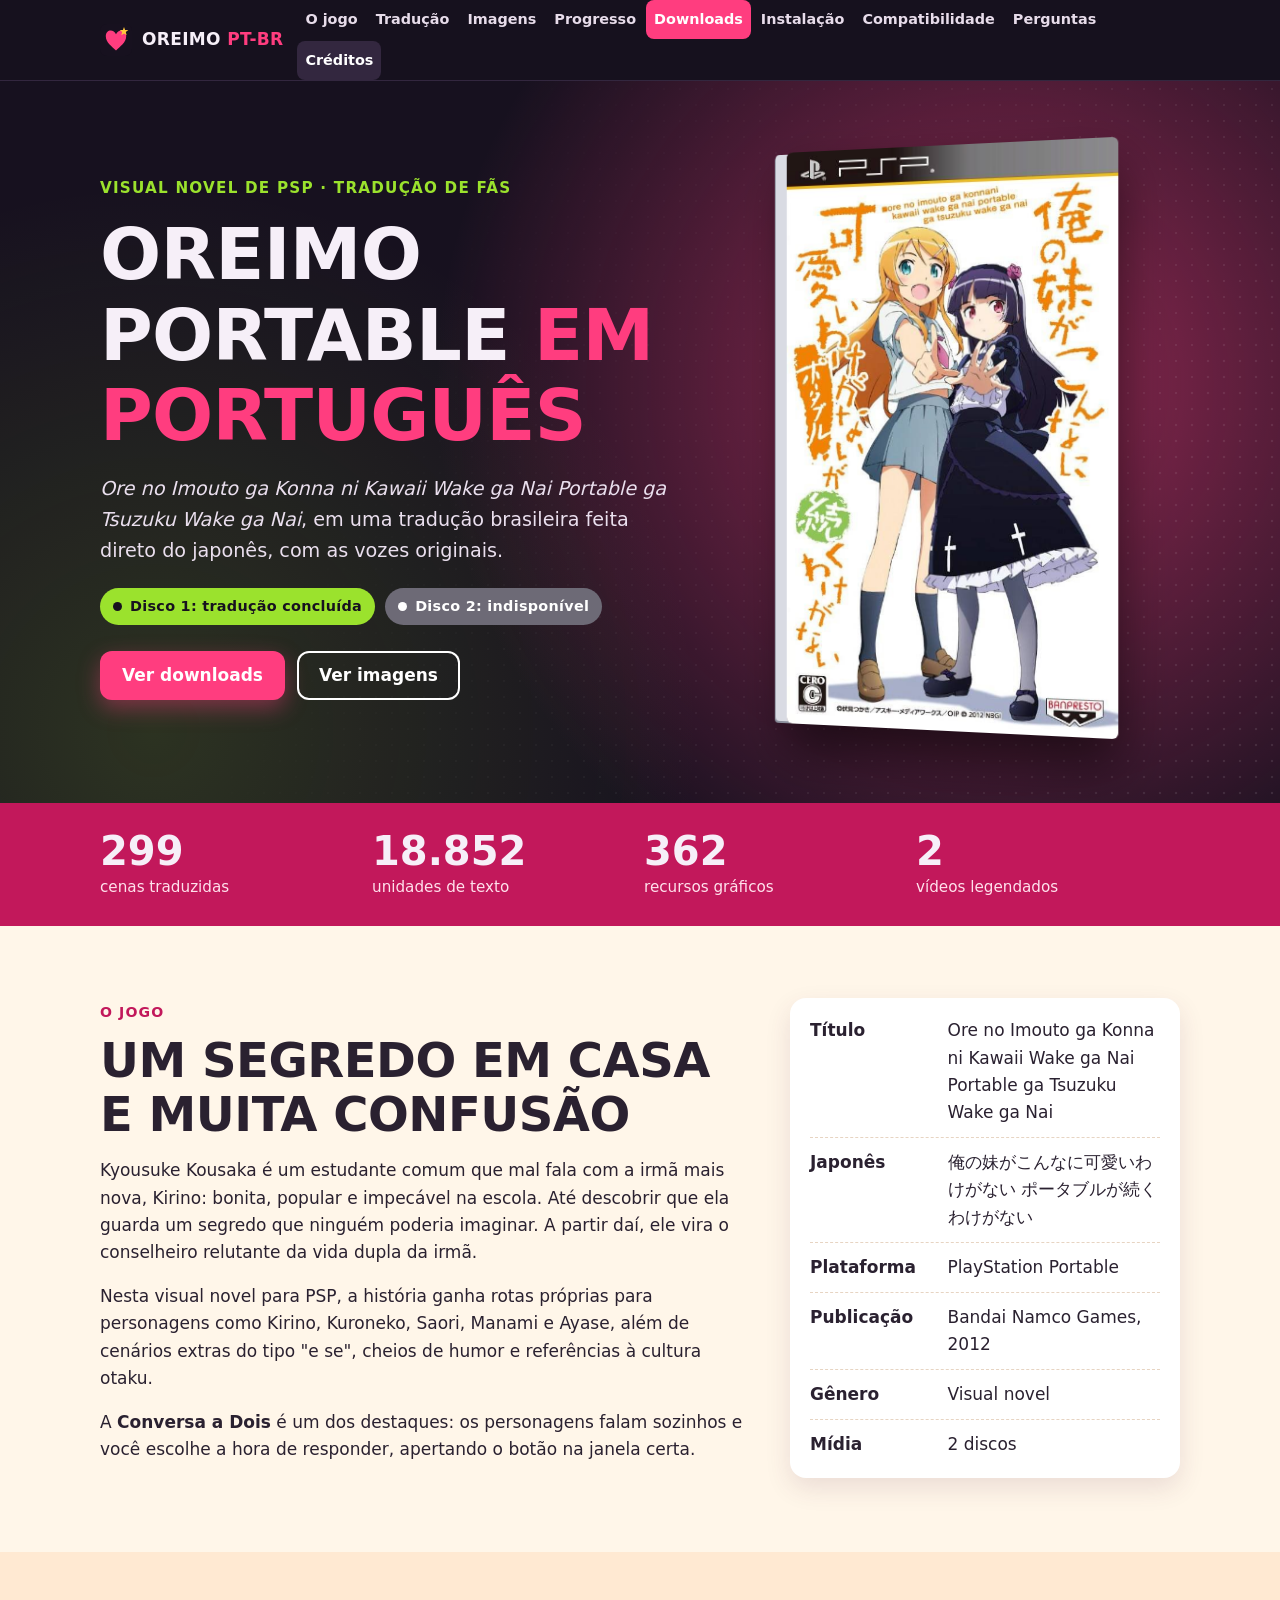
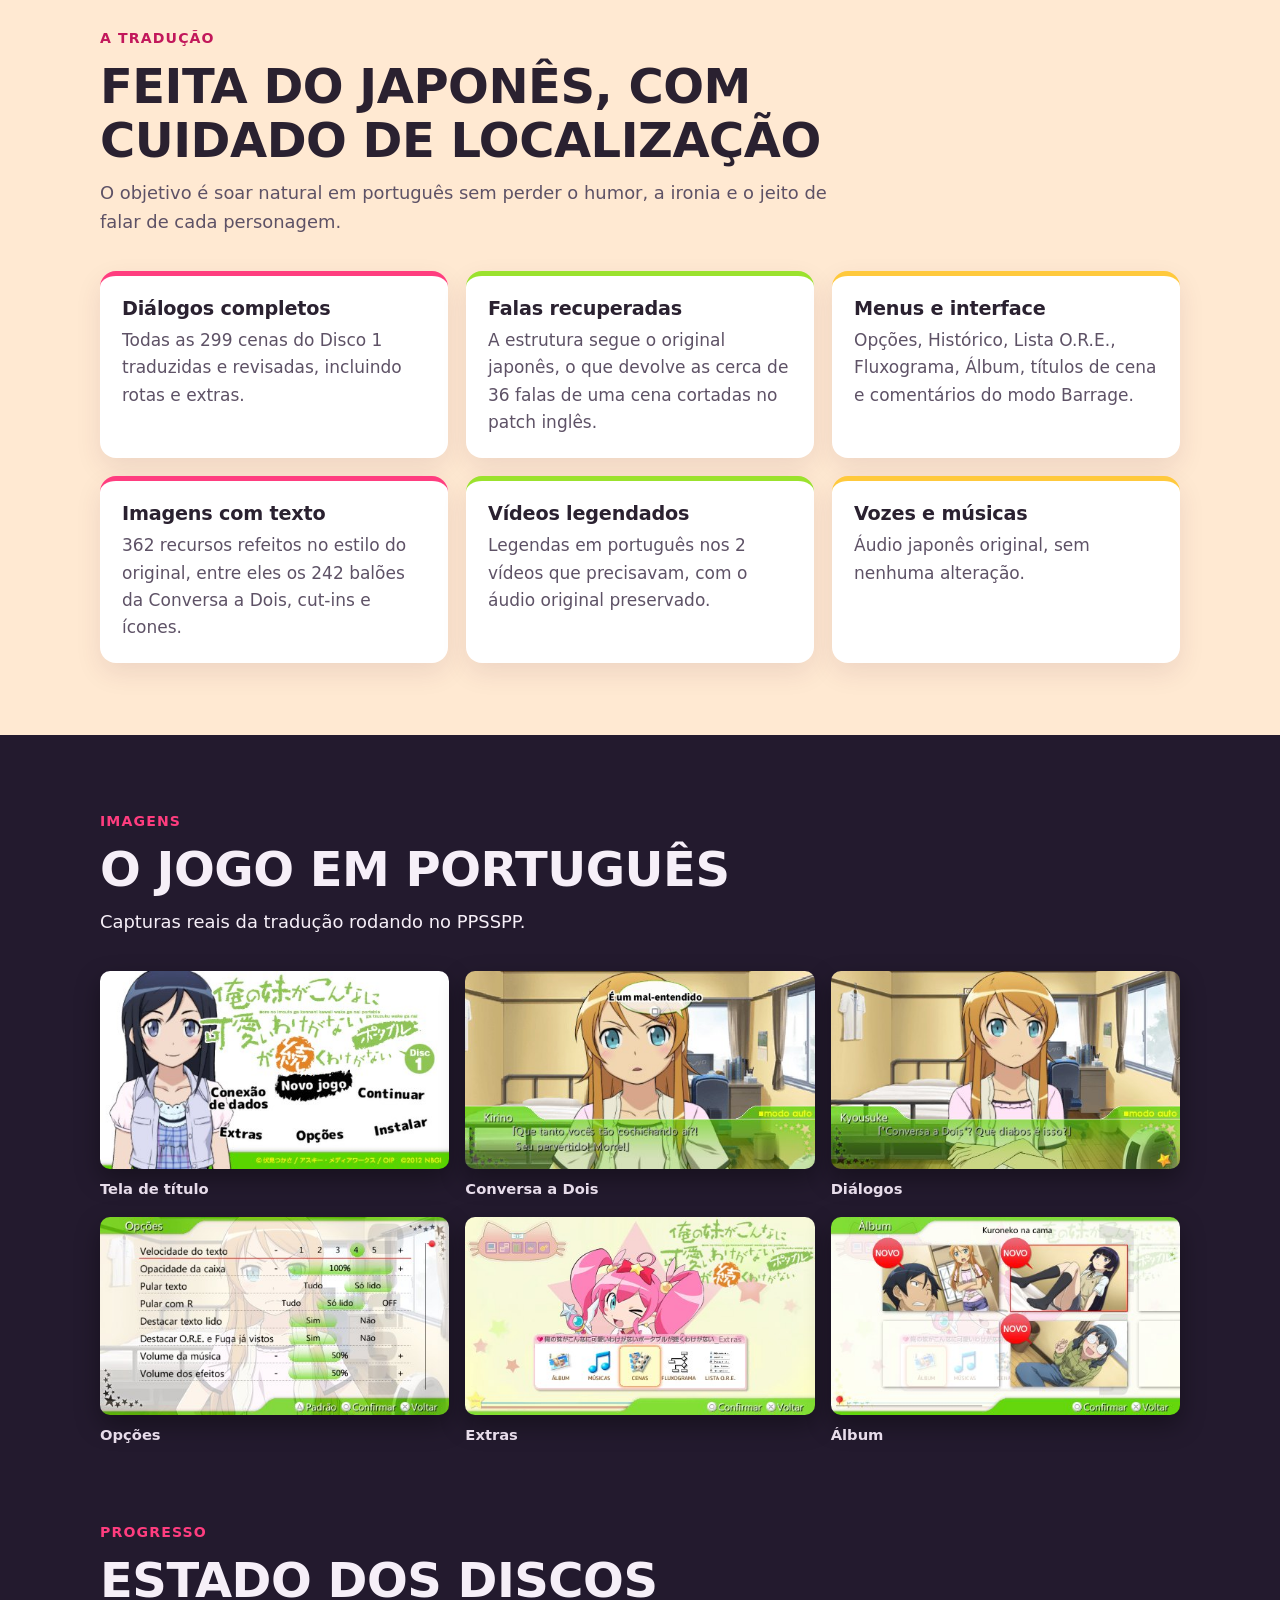
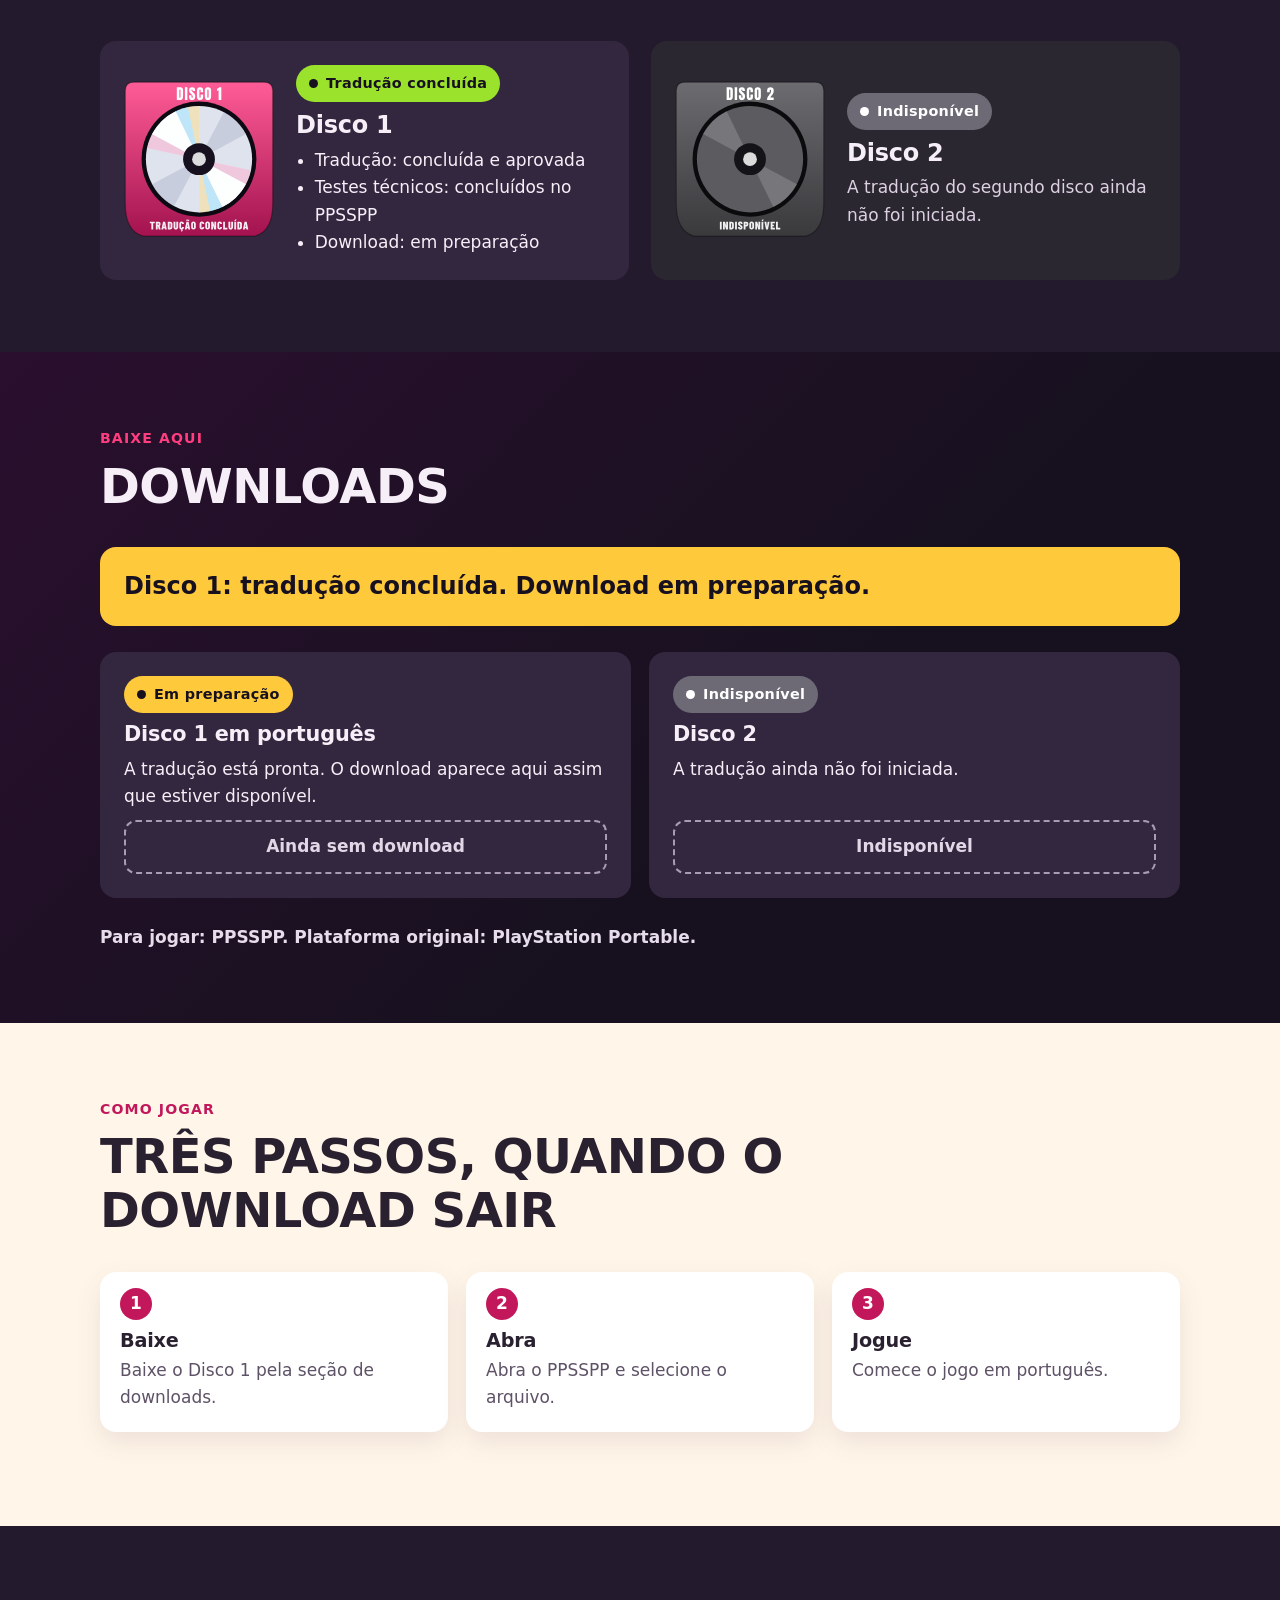
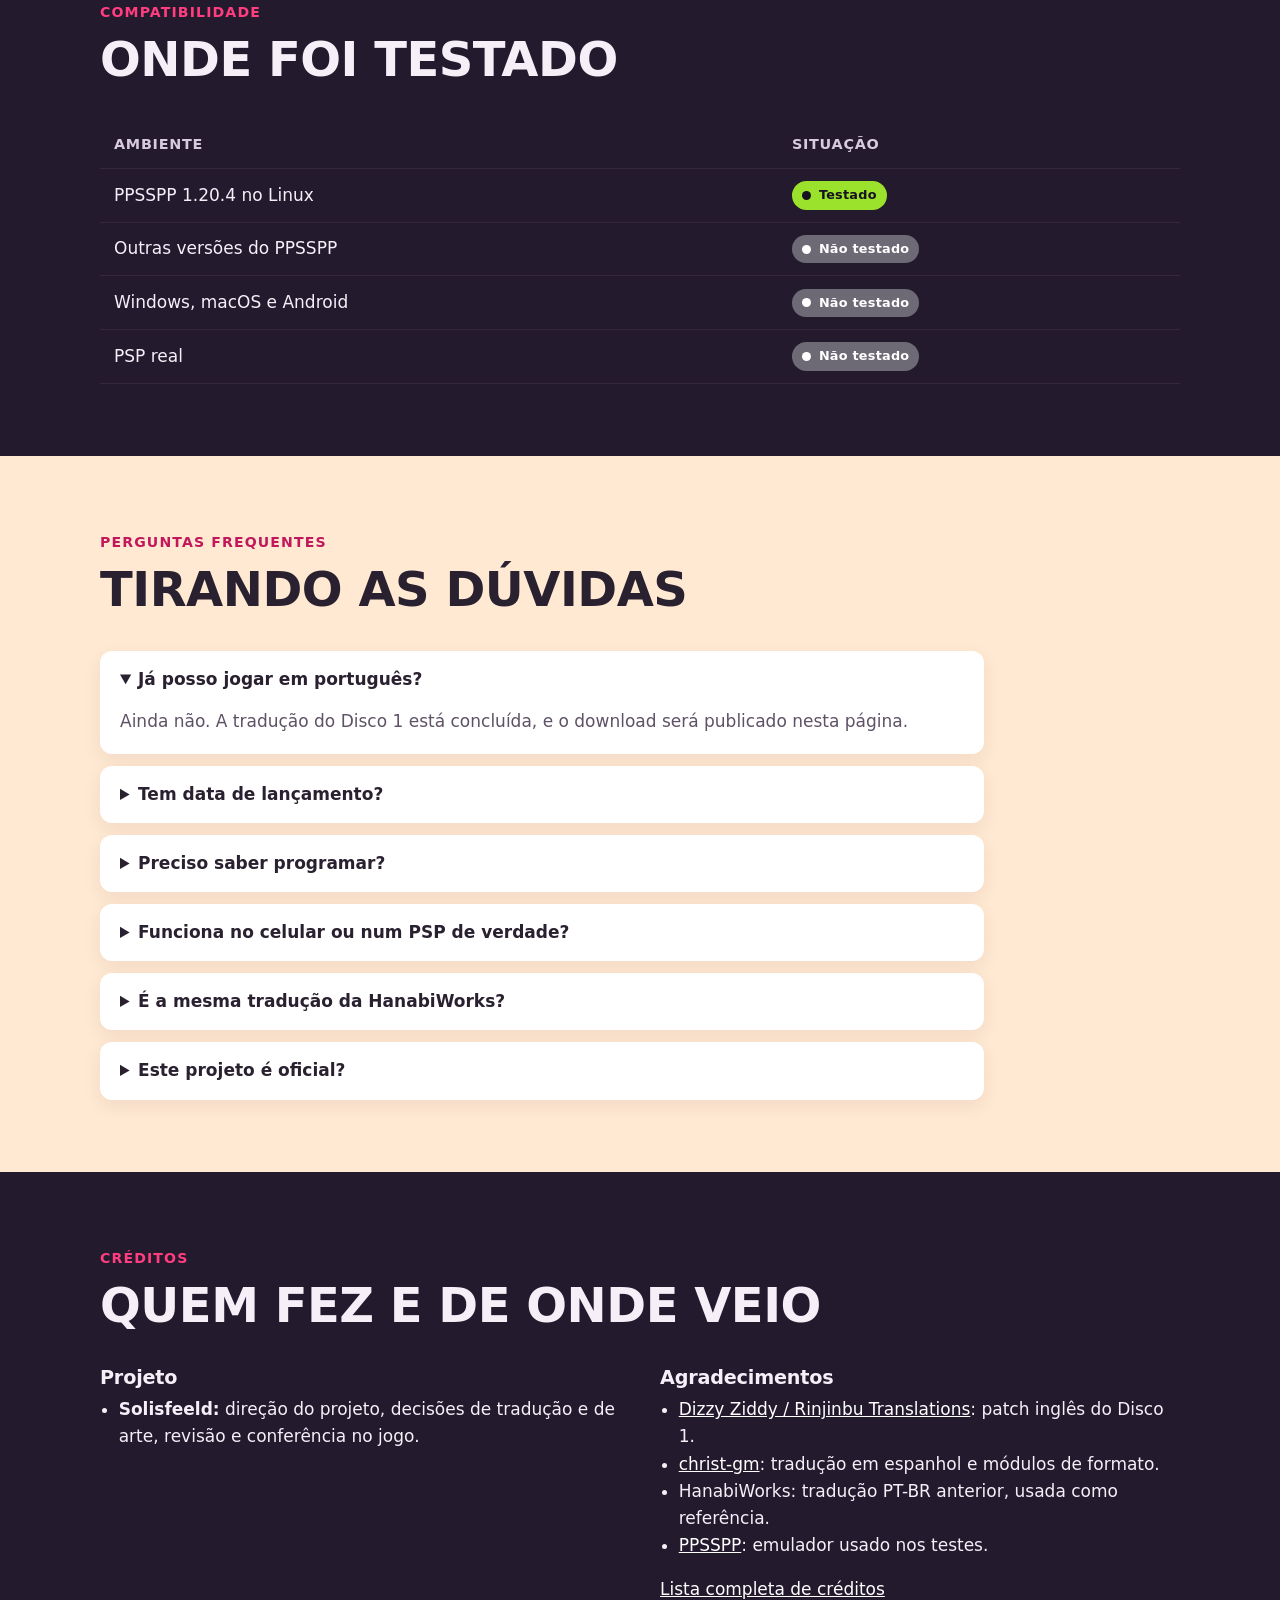
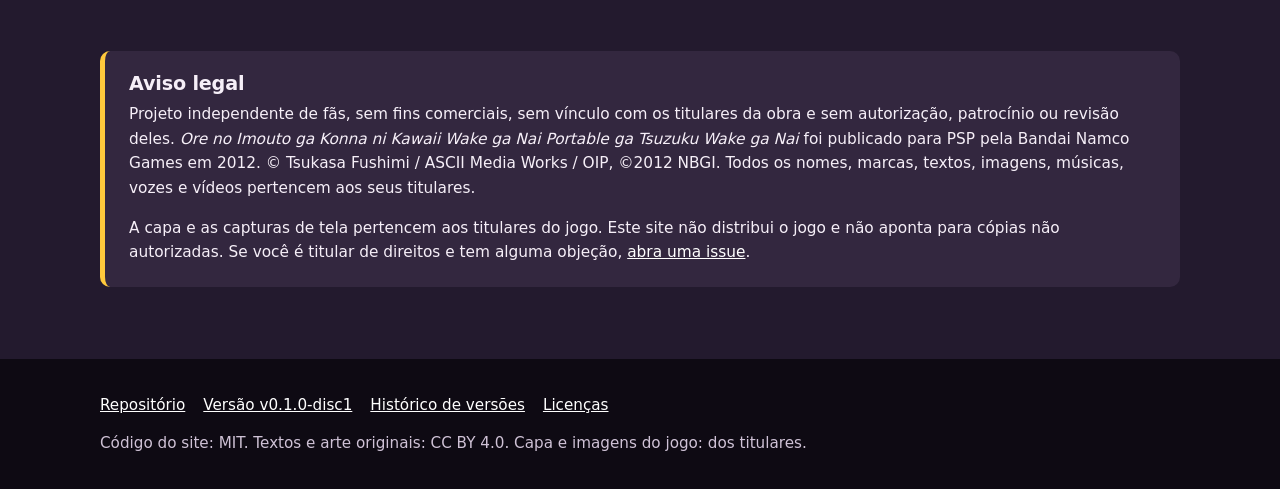
==== site/index.html @ 8573c283 "feat(site): usa a capa oficial e foca a página nos jogadores" ====
<!doctype html>
<html lang="pt-BR">
<head>
<meta charset="utf-8">
<meta name="viewport" content="width=device-width, initial-scale=1">
<title>Oreimo Portable PT-BR | Tradução brasileira para PSP</title>
<meta name="description" content="Tradução brasileira de fãs de Oreimo Portable, visual novel de PSP. Disco 1 traduzido do japonês, com vozes originais. Veja o estado dos discos e o que há para baixar.">
<link rel="canonical" href="https://solisfeeld.github.io/oreimo-portable-ptbr/">
<meta name="theme-color" content="#17111f">
<meta property="og:type" content="website">
<meta property="og:locale" content="pt_BR">
<meta property="og:site_name" content="Oreimo Portable PT-BR">
<meta property="og:title" content="Oreimo Portable PT-BR | Tradução brasileira para PSP">
<meta property="og:description" content="Disco 1 traduzido do japonês, com vozes originais. Download em preparação. Disco 2 indisponível.">
<meta property="og:url" content="https://solisfeeld.github.io/oreimo-portable-ptbr/">
<meta property="og:image" content="https://solisfeeld.github.io/oreimo-portable-ptbr/assets/compartilhar.png">
<meta property="og:image:width" content="1200">
<meta property="og:image:height" content="630">
<meta property="og:image:alt" content="Capa do jogo e o nome Oreimo Portable em português do Brasil">
<meta name="twitter:card" content="summary_large_image">
<link rel="icon" href="assets/favicon.svg" type="image/svg+xml">
<link rel="stylesheet" href="assets/site.css">
<script type="application/ld+json">
{
  "@context": "https://schema.org",
  "@type": "WebSite",
  "name": "Oreimo Portable PT-BR",
  "url": "https://solisfeeld.github.io/oreimo-portable-ptbr/",
  "inLanguage": "pt-BR",
  "description": "Tradução brasileira de fãs de Oreimo Portable, visual novel de PSP."
}
</script>
<script src="assets/site.js" defer></script>
</head>
<body>
<a class="pular" href="#principal">Pular para o conteúdo</a>

<header class="topo">
  <div class="conteudo topo-linha">
    <a class="marca" href="#inicio"><img src="assets/favicon.svg" alt="" width="32" height="32"><span>Oreimo <span>PT-BR</span></span></a>
    <button class="menu-botao" type="button" aria-expanded="false" aria-controls="menu">Menu</button>
    <nav id="menu" aria-label="Navegação principal">
      <ul>
        <li><a href="#jogo">O jogo</a></li>
        <li><a href="#traducao">Tradução</a></li>
        <li><a href="#imagens">Imagens</a></li>
        <li><a href="#progresso">Progresso</a></li>
        <li><a class="menu-destaque" href="#downloads">Downloads</a></li>
        <li><a href="#instalacao">Instalação</a></li>
        <li><a href="#compatibilidade">Compatibilidade</a></li>
        <li><a href="#perguntas">Perguntas</a></li>
        <li><a href="#creditos">Créditos</a></li>
      </ul>
    </nav>
  </div>
</header>

<main id="principal">

<section class="abertura" id="inicio">
  <div class="conteudo abertura-grade">
    <div>
      <p class="chapeu">Visual novel de PSP · Tradução de fãs</p>
      <h1>Oreimo Portable <em>em português</em></h1>
      <p class="abertura-texto"><em lang="ja-Latn">Ore no Imouto ga Konna ni Kawaii Wake ga Nai Portable ga Tsuzuku Wake ga Nai</em>, em uma tradução brasileira feita direto do japonês, com as vozes originais.</p>
      <div class="selos">
        <span class="selo selo-ok">Disco 1: tradução concluída</span>
        <span class="selo selo-off">Disco 2: indisponível</span>
      </div>
      <div class="acoes">
        <a class="botao botao-principal" href="#downloads">Ver downloads</a>
        <a class="botao botao-secundario" href="#imagens">Ver imagens</a>
      </div>
    </div>
    <figure class="capa-caixa">
      <img src="assets/capa-oficial.jpg" alt="Capa japonesa do jogo para PSP: Kirino e Kuroneko sobre fundo branco, com o título em letras laranja e o caractere 続 em verde" width="576" height="993">
    </figure>
  </div>
</section>

<section class="numeros" aria-label="Disco 1 em números">
  <div class="conteudo">
    <ul>
      <li><strong>299</strong><span>cenas traduzidas</span></li>
      <li><strong>18.852</strong><span>unidades de texto</span></li>
      <li><strong>362</strong><span>recursos gráficos</span></li>
      <li><strong>2</strong><span>vídeos legendados</span></li>
    </ul>
  </div>
</section>

<section class="secao secao-papel" id="jogo">
  <div class="conteudo duas">
    <div>
      <span class="rotulo">O jogo</span>
      <h2>Um segredo em casa e muita confusão</h2>
      <p style="margin-top:16px">Kyousuke Kousaka é um estudante comum que mal fala com a irmã mais nova, Kirino: bonita, popular e impecável na escola. Até descobrir que ela guarda um segredo que ninguém poderia imaginar. A partir daí, ele vira o conselheiro relutante da vida dupla da irmã.</p>
      <p>Nesta visual novel para PSP, a história ganha rotas próprias para personagens como Kirino, Kuroneko, Saori, Manami e Ayase, além de cenários extras do tipo "e se", cheios de humor e referências à cultura otaku.</p>
      <p>A <strong>Conversa a Dois</strong> é um dos destaques: os personagens falam sozinhos e você escolhe a hora de responder, apertando o botão na janela certa.</p>
    </div>
    <div class="ficha">
      <dl>
        <div><dt>Título</dt><dd>Ore no Imouto ga Konna ni Kawaii Wake ga Nai Portable ga Tsuzuku Wake ga Nai</dd></div>
        <div><dt>Japonês</dt><dd lang="ja">俺の妹がこんなに可愛いわけがない ポータブルが続くわけがない</dd></div>
        <div><dt>Plataforma</dt><dd>PlayStation Portable</dd></div>
        <div><dt>Publicação</dt><dd>Bandai Namco Games, 2012</dd></div>
        <div><dt>Gênero</dt><dd>Visual novel</dd></div>
        <div><dt>Mídia</dt><dd>2 discos</dd></div>
      </dl>
    </div>
  </div>
</section>

<section class="secao secao-papel-2" id="traducao">
  <div class="conteudo">
    <div class="cabeca">
      <span class="rotulo">A tradução</span>
      <h2>Feita do japonês, com cuidado de localização</h2>
      <p>O objetivo é soar natural em português sem perder o humor, a ironia e o jeito de falar de cada personagem.</p>
    </div>
    <div class="cartoes">
      <article class="cartao"><h3>Diálogos completos</h3><p>Todas as 299 cenas do Disco 1 traduzidas e revisadas, incluindo rotas e extras.</p></article>
      <article class="cartao"><h3>Falas recuperadas</h3><p>A estrutura segue o original japonês, o que devolve as cerca de 36 falas de uma cena cortadas no patch inglês.</p></article>
      <article class="cartao"><h3>Menus e interface</h3><p>Opções, Histórico, Lista O.R.E., Fluxograma, Álbum, títulos de cena e comentários do modo Barrage.</p></article>
      <article class="cartao"><h3>Imagens com texto</h3><p>362 recursos refeitos no estilo do original, entre eles os 242 balões da Conversa a Dois, cut-ins e ícones.</p></article>
      <article class="cartao"><h3>Vídeos legendados</h3><p>Legendas em português nos 2 vídeos que precisavam, com o áudio original preservado.</p></article>
      <article class="cartao"><h3>Vozes e músicas</h3><p>Áudio japonês original, sem nenhuma alteração.</p></article>
    </div>
  </div>
</section>

<section class="secao secao-escura" id="imagens">
  <div class="conteudo">
    <div class="cabeca">
      <span class="rotulo">Imagens</span>
      <h2>O jogo em português</h2>
      <p>Capturas reais da tradução rodando no PPSSPP.</p>
    </div>
    <div class="galeria">
      <figure><img src="assets/capturas/titulo.jpg" alt="Tela de título em português, com o menu traduzido" width="480" height="272"><figcaption>Tela de título</figcaption></figure>
      <figure><img src="assets/capturas/conversa-a-dois.jpg" alt="Conversa a Dois com Kirino e o balão de réplica É um mal-entendido" width="480" height="272"><figcaption>Conversa a Dois</figcaption></figure>
      <figure><img src="assets/capturas/dialogo.jpg" alt="Diálogo em português com Kirino no quarto" width="480" height="272"><figcaption>Diálogos</figcaption></figure>
      <figure><img src="assets/capturas/opcoes.jpg" alt="Tela de Opções traduzida" width="480" height="272"><figcaption>Opções</figcaption></figure>
      <figure><img src="assets/capturas/extras.jpg" alt="Menu de Extras em português" width="480" height="272"><figcaption>Extras</figcaption></figure>
      <figure><img src="assets/capturas/album.jpg" alt="Álbum com títulos em português" width="480" height="272"><figcaption>Álbum</figcaption></figure>
    </div>
  </div>
</section>

<section class="secao secao-escura" id="progresso" style="padding-top:0">
  <div class="conteudo">
    <div class="cabeca">
      <span class="rotulo">Progresso</span>
      <h2>Estado dos discos</h2>
    </div>
    <!-- Para atualizar um disco, veja docs/ATUALIZAR_SITE.md no repositório. -->
    <div class="discos">
      <article class="disco" data-disco="1" data-estado="traducao-concluida">
        <img src="assets/disco1.svg" alt="" width="244" height="258">
        <div>
          <span class="selo selo-ok">Tradução concluída</span>
          <h3>Disco 1</h3>
          <ul>
            <li>Tradução: concluída e aprovada</li>
            <li>Testes técnicos: concluídos no PPSSPP</li>
            <li>Download: em preparação</li>
          </ul>
        </div>
      </article>
      <article class="disco disco-off" data-disco="2" data-estado="indisponivel">
        <img src="assets/disco2.svg" alt="" width="244" height="258">
        <div>
          <span class="selo selo-off">Indisponível</span>
          <h3>Disco 2</h3>
          <p>A tradução do segundo disco ainda não foi iniciada.</p>
        </div>
      </article>
    </div>
  </div>
</section>

<section class="secao downloads" id="downloads">
  <div class="conteudo">
    <div class="cabeca">
      <span class="rotulo">Baixe aqui</span>
      <h2>Downloads</h2>
    </div>
    <p class="aviso-principal">Disco 1: tradução concluída. Download em preparação.</p>
    <div class="pacotes pacotes-dois">
      <article class="pacote">
        <span class="selo selo-prep" style="align-self:flex-start">Em preparação</span>
        <h3>Disco 1 em português</h3>
        <p>A tradução está pronta. O download aparece aqui assim que estiver disponível.</p>
        <p class="estado-botao">Ainda sem download</p>
      </article>
      <article class="pacote">
        <span class="selo selo-off" style="align-self:flex-start">Indisponível</span>
        <h3>Disco 2</h3>
        <p>A tradução ainda não foi iniciada.</p>
        <p class="estado-botao">Indisponível</p>
      </article>
</div>
    <p class="nota-simples">Para jogar: PPSSPP. Plataforma original: PlayStation Portable.</p>
  </div>
</section>

<section class="secao secao-papel" id="instalacao">
  <div class="conteudo">
    <div class="cabeca">
      <span class="rotulo">Como jogar</span>
      <h2>Três passos, quando o download sair</h2>
    </div>
    <ol class="passos">
      <li><h3>Baixe</h3><p>Baixe o Disco 1 pela seção de downloads.</p></li>
      <li><h3>Abra</h3><p>Abra o PPSSPP e selecione o arquivo.</p></li>
      <li><h3>Jogue</h3><p>Comece o jogo em português.</p></li>
    </ol>
  </div>
</section>

<section class="secao secao-escura" id="compatibilidade">
  <div class="conteudo">
    <div class="cabeca">
      <span class="rotulo">Compatibilidade</span>
      <h2>Onde foi testado</h2>
    </div>
    <div class="tabela-rolagem">
      <table>
        <thead><tr><th scope="col">Ambiente</th><th scope="col">Situação</th></tr></thead>
        <tbody>
          <tr><td>PPSSPP 1.20.4 no Linux</td><td><span class="selo selo-ok">Testado</span></td></tr>
          <tr><td>Outras versões do PPSSPP</td><td><span class="selo selo-off">Não testado</span></td></tr>
          <tr><td>Windows, macOS e Android</td><td><span class="selo selo-off">Não testado</span></td></tr>
          <tr><td>PSP real</td><td><span class="selo selo-off">Não testado</span></td></tr>
        </tbody>
      </table>
    </div>
  </div>
</section>

<section class="secao secao-papel-2" id="perguntas">
  <div class="conteudo">
    <div class="cabeca">
      <span class="rotulo">Perguntas frequentes</span>
      <h2>Tirando as dúvidas</h2>
    </div>
    <div class="perguntas">
      <details open><summary>Já posso jogar em português?</summary><p>Ainda não. A tradução do Disco 1 está concluída, e o download será publicado nesta página.</p></details>
      <details><summary>Tem data de lançamento?</summary><p>Não. Nem o download do Disco 1 nem o Disco 2 têm data prevista.</p></details>
      <details><summary>Preciso saber programar?</summary><p>Não. As ferramentas do repositório são só para quem desenvolve.</p></details>
      <details><summary>Funciona no celular ou num PSP de verdade?</summary><p>Não sabemos, porque isso ainda não foi testado. O único ambiente testado até agora é o PPSSPP 1.20.4 no Linux.</p></details>
      <details><summary>É a mesma tradução da HanabiWorks?</summary><p>Não. Esta é uma tradução nova, feita a partir do japonês. Outras traduções serviram só como referência de comparação.</p></details>
      <details><summary>Este projeto é oficial?</summary><p>Não. É um projeto independente de fãs, sem fins comerciais e sem vínculo com os titulares da obra.</p></details>
    </div>
  </div>
</section>

<section class="secao secao-escura creditos" id="creditos">
  <div class="conteudo">
    <div class="cabeca">
      <span class="rotulo">Créditos</span>
      <h2>Quem fez e de onde veio</h2>
    </div>
    <div class="duas duas-iguais">
      <div>
        <h3>Projeto</h3>
        <ul>
          <li><strong>Solisfeeld:</strong> direção do projeto, decisões de tradução e de arte, revisão e conferência no jogo.</li>
        </ul>
      </div>
      <div>
        <h3>Agradecimentos</h3>
        <ul>
          <li><a href="https://dizzyziddy.xyz/2015/02/14/oreimo-tsuzuku-psp-disc-1-full-english-patch-release/">Dizzy Ziddy / Rinjinbu Translations</a>: patch inglês do Disco 1.</li>
          <li><a href="https://github.com/christ-gm/oreimo-es">christ-gm</a>: tradução em espanhol e módulos de formato.</li>
          <li>HanabiWorks: tradução PT-BR anterior, usada como referência.</li>
          <li><a href="https://www.ppsspp.org/">PPSSPP</a>: emulador usado nos testes.</li>
        </ul>
        <p><a href="https://github.com/Solisfeeld/oreimo-portable-ptbr/blob/main/docs/CREDITOS_E_AVISOS.md">Lista completa de créditos</a></p>
      </div>
    </div>
    <div class="aviso-legal">
      <h3 style="margin-bottom:8px">Aviso legal</h3>
      <p>Projeto independente de fãs, sem fins comerciais, sem vínculo com os titulares da obra e sem autorização, patrocínio ou revisão deles. <em>Ore no Imouto ga Konna ni Kawaii Wake ga Nai Portable ga Tsuzuku Wake ga Nai</em> foi publicado para PSP pela Bandai Namco Games em 2012. © Tsukasa Fushimi / ASCII Media Works / OIP, ©2012 NBGI. Todos os nomes, marcas, textos, imagens, músicas, vozes e vídeos pertencem aos seus titulares.</p>
      <p>A capa e as capturas de tela pertencem aos titulares do jogo. Este site não distribui o jogo e não aponta para cópias não autorizadas. Se você é titular de direitos e tem alguma objeção, <a href="https://github.com/Solisfeeld/oreimo-portable-ptbr/issues">abra uma issue</a>.</p>
    </div>
  </div>
</section>

</main>

<footer class="rodape">
  <div class="conteudo rodape-linha">
    <ul>
      <li><a href="https://github.com/Solisfeeld/oreimo-portable-ptbr">Repositório</a></li>
      <li><a href="https://github.com/Solisfeeld/oreimo-portable-ptbr/releases/tag/v0.1.0-disc1">Versão v0.1.0-disc1</a></li>
      <li><a href="https://github.com/Solisfeeld/oreimo-portable-ptbr/blob/main/CHANGELOG.md">Histórico de versões</a></li>
      <li><a href="https://github.com/Solisfeeld/oreimo-portable-ptbr/blob/main/docs/LICENCAS.md">Licenças</a></li>
    </ul>
    <p>Código do site: MIT. Textos e arte originais: CC BY 4.0. Capa e imagens do jogo: dos titulares.</p>
  </div>
</footer>
</body>
</html>
---- site/assets/site.css ----
/* Oreimo Portable PT-BR: visual de lançamento de PSP. Sem fontes nem scripts externos. */
:root {
  --tinta: #17111f;
  --tinta-2: #231a2e;
  --tinta-3: #33273f;
  --papel: #fff6e9;
  --papel-2: #ffe9d2;
  --texto: #2a2130;
  --texto-suave: #5e5266;
  --rosa: #ff3d7f;
  --rosa-escuro: #c2185b;
  --lima: #9be22d;
  --lima-escuro: #3f7d0b;
  --ouro: #ffc93c;
  --cinza: #6d6a76;
  --raio: 16px;
  --largura: 1120px;
  --sombra: 0 18px 40px rgba(23, 17, 31, .28);
}

* { box-sizing: border-box; }
html { scroll-behavior: smooth; scroll-padding-top: 76px; -webkit-text-size-adjust: 100%; }
body {
  margin: 0;
  background: var(--tinta);
  color: #f6eff8;
  font-family: system-ui, -apple-system, "Segoe UI", Roboto, "Noto Sans", "Helvetica Neue", Arial, sans-serif;
  font-size: 1.0625rem;
  line-height: 1.6;
}
img, svg { display: block; max-width: 100%; height: auto; }
a { color: inherit; }
h1, h2, h3 { line-height: 1.12; margin: 0; letter-spacing: -.01em; }
h2 { font-size: clamp(1.9rem, 5vw, 3rem); font-weight: 900; text-transform: uppercase; }
h3 { font-size: 1.2rem; font-weight: 800; }
p { margin: 0 0 1em; }
:focus-visible { outline: 3px solid var(--ouro); outline-offset: 3px; border-radius: 4px; }

.pular { position: absolute; left: -999px; top: 8px; background: var(--ouro); color: var(--tinta); padding: 10px 16px; border-radius: 8px; font-weight: 800; z-index: 30; }
.pular:focus { left: 8px; }
.conteudo { width: min(var(--largura), 100%); margin: 0 auto; padding: 0 20px; }

/* Cabeçalho */
.topo { position: sticky; top: 0; z-index: 20; background: rgba(23, 17, 31, .94); border-bottom: 1px solid var(--tinta-3); }
.topo-linha { display: flex; align-items: center; justify-content: space-between; gap: 16px; min-height: 62px; }
.marca { display: flex; align-items: center; gap: 10px; font-weight: 900; text-decoration: none; text-transform: uppercase; letter-spacing: .02em; white-space: nowrap; }
.marca img { width: 32px; height: 32px; }
.marca span span { color: var(--rosa); }
.menu-botao { display: none; background: var(--tinta-3); color: #fff; border: 0; border-radius: 10px; padding: 10px 14px; font: inherit; font-weight: 800; cursor: pointer; }
#menu ul { display: flex; flex-wrap: wrap; gap: 2px; list-style: none; margin: 0; padding: 0; }
#menu a { display: block; padding: 8px 8px; border-radius: 8px; color: #e7dcea; font-size: .9rem; font-weight: 700; text-decoration: none; }
#menu a:hover, #menu a[aria-current] { color: #fff; background: var(--tinta-3); }
#menu a.menu-destaque { background: var(--rosa); color: #fff; }

/* Abertura */
.abertura {
  position: relative;
  overflow: hidden;
  background:
    radial-gradient(circle at 78% 42%, rgba(255, 61, 127, .55), transparent 52%),
    radial-gradient(circle at 12% 90%, rgba(155, 226, 45, .16), transparent 42%),
    var(--tinta);
}
.abertura::before {
  content: "";
  position: absolute;
  inset: 0;
  background-image: radial-gradient(rgba(255, 255, 255, .1) 1.4px, transparent 1.6px);
  background-size: 16px 16px;
  mask-image: linear-gradient(115deg, transparent 30%, #000 100%);
  -webkit-mask-image: linear-gradient(115deg, transparent 30%, #000 100%);
}
.abertura-grade { position: relative; display: grid; grid-template-columns: 1.1fr .9fr; gap: 48px; align-items: center; padding-top: 64px; padding-bottom: 72px; }
.chapeu { margin: 0 0 14px; color: var(--lima); font-weight: 800; letter-spacing: .08em; text-transform: uppercase; font-size: .95rem; }
.abertura h1 { font-size: clamp(2.5rem, 7vw, 4.5rem); font-weight: 900; text-transform: uppercase; }
.abertura h1 em { color: var(--rosa); font-style: normal; }
.abertura-texto { margin: 18px 0 22px; font-size: 1.2rem; color: #eadfee; max-width: 36em; }
.selos { display: flex; flex-wrap: wrap; gap: 10px; margin-bottom: 26px; }
.selo { display: inline-flex; align-items: center; gap: 8px; padding: 7px 13px; border-radius: 999px; font-size: .9rem; font-weight: 800; letter-spacing: .02em; }
.selo::before { content: ""; width: 9px; height: 9px; border-radius: 50%; background: currentColor; }
.selo-ok { background: var(--lima); color: var(--tinta); }
.selo-prep { background: var(--ouro); color: var(--tinta); }
.selo-off { background: var(--cinza); color: #fff; }
.acoes { display: flex; flex-wrap: wrap; gap: 12px; }
.botao { display: inline-flex; align-items: center; justify-content: center; min-height: 48px; padding: 11px 22px; border-radius: 12px; font-weight: 800; text-decoration: none; transition: transform .15s ease, box-shadow .15s ease; }
.botao:hover { transform: translateY(-2px); }
.botao-principal { background: var(--rosa); color: #fff; box-shadow: 0 8px 22px rgba(255, 61, 127, .4); }
.botao-secundario { background: transparent; color: #fff; box-shadow: inset 0 0 0 2px #fff; }
.botao-escuro { background: var(--tinta); color: #fff; }
.capa-caixa { position: relative; margin: 0; justify-self: center; width: min(340px, 100%); perspective: 1400px; }
.capa-caixa img { position: relative; width: 100%; border-radius: 6px; box-shadow: -14px 0 0 -2px #d9dbe3, -15px 2px 0 -2px #8b8f9c, 0 26px 50px rgba(0, 0, 0, .55); transform: rotateY(-13deg); transition: transform .4s ease; }
.capa-caixa:hover img { transform: rotateY(-4deg); }

/* Faixa de números */
.numeros { background: var(--rosa-escuro); }
.numeros ul { display: grid; grid-template-columns: repeat(4, 1fr); gap: 8px; list-style: none; margin: 0; padding: 26px 0; }
.numeros strong { display: block; font-size: clamp(1.7rem, 4.6vw, 2.5rem); font-weight: 900; line-height: 1.1; }
.numeros span { font-size: .95rem; color: #ffe1ec; }

/* Seções */
.secao { padding: 72px 0; }
.secao-papel { background: var(--papel); color: var(--texto); }
.secao-papel-2 { background: var(--papel-2); color: var(--texto); }
.secao-escura { background: var(--tinta-2); }
.cabeca { max-width: 44em; margin-bottom: 34px; }
.cabeca p { margin: 12px 0 0; font-size: 1.12rem; }
.secao-papel .cabeca p, .secao-papel-2 .cabeca p { color: var(--texto-suave); }
.rotulo { display: inline-block; margin-bottom: 10px; color: var(--rosa); font-weight: 800; letter-spacing: .08em; text-transform: uppercase; font-size: .88rem; }
.secao-papel .rotulo, .secao-papel-2 .rotulo { color: var(--rosa-escuro); }
.duas { display: grid; grid-template-columns: 1.25fr .75fr; gap: 40px; align-items: start; }
.duas-iguais { grid-template-columns: 1fr 1fr; }
.ficha { background: #fff; border-radius: var(--raio); padding: 8px 20px; box-shadow: 0 10px 26px rgba(90, 40, 70, .12); }
.ficha dl { margin: 0; }
.ficha div { display: grid; grid-template-columns: 7.5em 1fr; gap: 10px; padding: 11px 0; border-bottom: 1px dashed #e7d4c2; }
.ficha div:last-child { border-bottom: 0; }
.ficha dt { font-weight: 800; }
.ficha dd { margin: 0; overflow-wrap: anywhere; }
.cartoes { display: grid; grid-template-columns: repeat(3, 1fr); gap: 18px; }
.cartao { background: #fff; color: var(--texto); border-radius: var(--raio); padding: 22px; border-top: 5px solid var(--rosa); box-shadow: 0 10px 26px rgba(90, 40, 70, .1); }
.cartao:nth-child(3n+2) { border-top-color: var(--lima); }
.cartao:nth-child(3n) { border-top-color: var(--ouro); }
.cartao h3 { margin-bottom: 8px; }
.cartao p { margin: 0; color: var(--texto-suave); }
.demonstracao { display: grid; grid-template-columns: 1.1fr .9fr; gap: 36px; align-items: center; }
.demonstracao img { border-radius: var(--raio); box-shadow: var(--sombra); }
.etiqueta { display: inline-block; background: var(--ouro); color: var(--tinta); padding: 4px 10px; border-radius: 6px; font-size: .85rem; font-weight: 800; margin-bottom: 12px; }
.lista-marcada { padding-left: 1.2em; margin: 0 0 1em; }
.lista-marcada li { margin-bottom: .4em; }

.galeria { display: grid; grid-template-columns: repeat(3, 1fr); gap: 16px; }
.galeria figure { margin: 0; }
.galeria img { width: 100%; border-radius: 10px; box-shadow: 0 10px 24px rgba(0, 0, 0, .35); }
.galeria figcaption { margin-top: 8px; font-size: .92rem; font-weight: 700; color: #e7dcea; }

/* Discos */
.discos { display: grid; grid-template-columns: 1fr 1fr; gap: 22px; }
.disco { display: grid; grid-template-columns: 150px 1fr; gap: 22px; align-items: center; background: var(--tinta-3); border-radius: var(--raio); padding: 24px; }
.disco-off { background: #2a2730; }
.disco-off img { filter: saturate(.3); }
.disco h3 { font-size: 1.5rem; margin: 10px 0 8px; font-weight: 900; }
.disco ul { margin: 0; padding-left: 1.1em; }
.disco p { margin: 0; color: #ddd0e2; }

/* Downloads */
.downloads { background: linear-gradient(135deg, #2a0f2e, var(--tinta) 60%); }
.aviso-principal { display: flex; flex-wrap: wrap; align-items: center; gap: 12px 18px; background: var(--ouro); color: var(--tinta); border-radius: var(--raio); padding: 20px 24px; margin-bottom: 26px; font-size: clamp(1.15rem, 3.4vw, 1.5rem); font-weight: 900; }
.pacotes { display: grid; grid-template-columns: repeat(3, 1fr); gap: 18px; margin-bottom: 26px; }
.pacote { display: flex; flex-direction: column; gap: 10px; background: var(--tinta-3); border-radius: var(--raio); padding: 24px; }
.pacotes-dois { grid-template-columns: repeat(2, 1fr); }
.nota-simples { margin: 0; color: #e7dcea; font-weight: 700; }
.pacote-ativo { background: #fff; color: var(--texto); box-shadow: 0 0 0 4px var(--lima); }
.pacote-ativo p { color: var(--texto-suave); }
.pacote h3 { font-size: 1.3rem; }
.pacote p { margin: 0; }
.pacote .botao, .pacote .estado-botao { margin-top: auto; }
.estado-botao { display: flex; align-items: center; justify-content: center; min-height: 48px; padding: 11px 16px; border-radius: 12px; border: 2px dashed #a99bb3; color: #e2d7e7; font-weight: 800; text-align: center; }
.pacote-ativo .botao { width: 100%; }
.precisa { display: grid; grid-template-columns: 1fr 1fr; gap: 18px; }
.precisa > div { background: rgba(255, 255, 255, .06); border-radius: var(--raio); padding: 20px 24px; }
.precisa h3 { margin-bottom: 8px; }
.precisa ul { margin: 0; padding-left: 1.1em; }

/* Passos */
.passos { counter-reset: passo; list-style: none; margin: 0 0 22px; padding: 0; display: grid; grid-template-columns: repeat(3, 1fr); gap: 18px; }
.passos li { counter-increment: passo; position: relative; background: #fff; border-radius: var(--raio); padding: 58px 20px 20px; box-shadow: 0 10px 26px rgba(90, 40, 70, .1); }
.passos li::before { content: counter(passo); position: absolute; top: 16px; left: 20px; display: grid; place-items: center; width: 32px; height: 32px; border-radius: 50%; background: var(--rosa-escuro); color: #fff; font-weight: 900; }
.passos h3 { margin-bottom: 6px; }
.passos p { margin: 0; color: var(--texto-suave); }

/* Tabela */
.tabela-rolagem { overflow-x: auto; }
table { width: 100%; border-collapse: collapse; }
th, td { padding: 12px 14px; text-align: left; border-bottom: 1px solid var(--tinta-3); }
th { font-size: .9rem; text-transform: uppercase; letter-spacing: .05em; color: #d8cbdf; }
td .selo { font-size: .8rem; padding: 4px 10px; white-space: nowrap; }

/* Perguntas */
.perguntas { display: grid; gap: 12px; max-width: 52em; }
details { background: #fff; border-radius: 12px; box-shadow: 0 6px 18px rgba(90, 40, 70, .08); }
summary { cursor: pointer; padding: 15px 20px; font-weight: 800; }
details p { margin: 0; padding: 0 20px 18px; color: var(--texto-suave); }

/* Créditos */
.creditos ul { padding-left: 1.1em; margin: 0 0 1em; }
.creditos h3 { margin: 0 0 8px; }
.creditos a { color: #fff; overflow-wrap: anywhere; }
.aviso-legal { margin-top: 30px; padding: 22px 24px; background: var(--tinta-3); border-left: 5px solid var(--ouro); border-radius: 10px; font-size: .96rem; }
.aviso-legal p:last-child { margin-bottom: 0; }

/* Rodapé */
.rodape { background: #0e0a13; padding: 34px 0; font-size: .95rem; color: #cfc2d6; }
.rodape-linha { display: flex; flex-wrap: wrap; gap: 14px 26px; justify-content: space-between; align-items: center; }
.rodape ul { display: flex; flex-wrap: wrap; gap: 8px 18px; list-style: none; margin: 0; padding: 0; }
.rodape a { color: #fff; }
.rodape p { margin: 0; }

/* Página de erro */
.pagina-erro { display: grid; place-items: center; min-height: 100vh; padding: 20px; text-align: center; }
.pagina-erro h1 { font-size: clamp(2rem, 7vw, 3.2rem); margin: 14px 0 10px; }
.pagina-erro p { margin-bottom: 20px; }

/* Menos movimento, quando o usuário pede */
@media (prefers-reduced-motion: reduce) {
  html { scroll-behavior: auto; }
  .botao, .capa-caixa img { transition: none; }
}

@media (max-width: 980px) {
  .menu-botao { display: block; }
  #menu { display: none; position: absolute; left: 0; right: 0; top: 100%; background: var(--tinta); border-bottom: 1px solid var(--tinta-3); padding: 8px 20px 16px; }
  #menu.aberto { display: block; }
  #menu ul { flex-direction: column; }
  #menu a { padding: 11px 12px; font-size: 1.02rem; }
  .abertura-grade, .duas, .duas-iguais, .demonstracao, .discos { grid-template-columns: 1fr; }
  .abertura-grade { padding-top: 44px; padding-bottom: 52px; gap: 36px; }
  .capa-caixa { width: min(260px, 70%); }
  .capa-caixa img { transform: none; box-shadow: 0 18px 36px rgba(0, 0, 0, .5); }
  .cartoes, .pacotes, .passos, .galeria { grid-template-columns: 1fr 1fr; }
  .numeros ul { grid-template-columns: 1fr 1fr; }
}

@media (max-width: 640px) {
  .secao { padding: 52px 0; }
  .cartoes, .pacotes, .pacotes-dois, .passos, .precisa, .galeria { grid-template-columns: 1fr; }
  .disco { grid-template-columns: 96px 1fr; gap: 16px; padding: 18px; }
  .acoes .botao { flex: 1 1 100%; }
  .ficha div { grid-template-columns: 1fr; gap: 0; }
  th, td { padding: 10px 8px; }
}
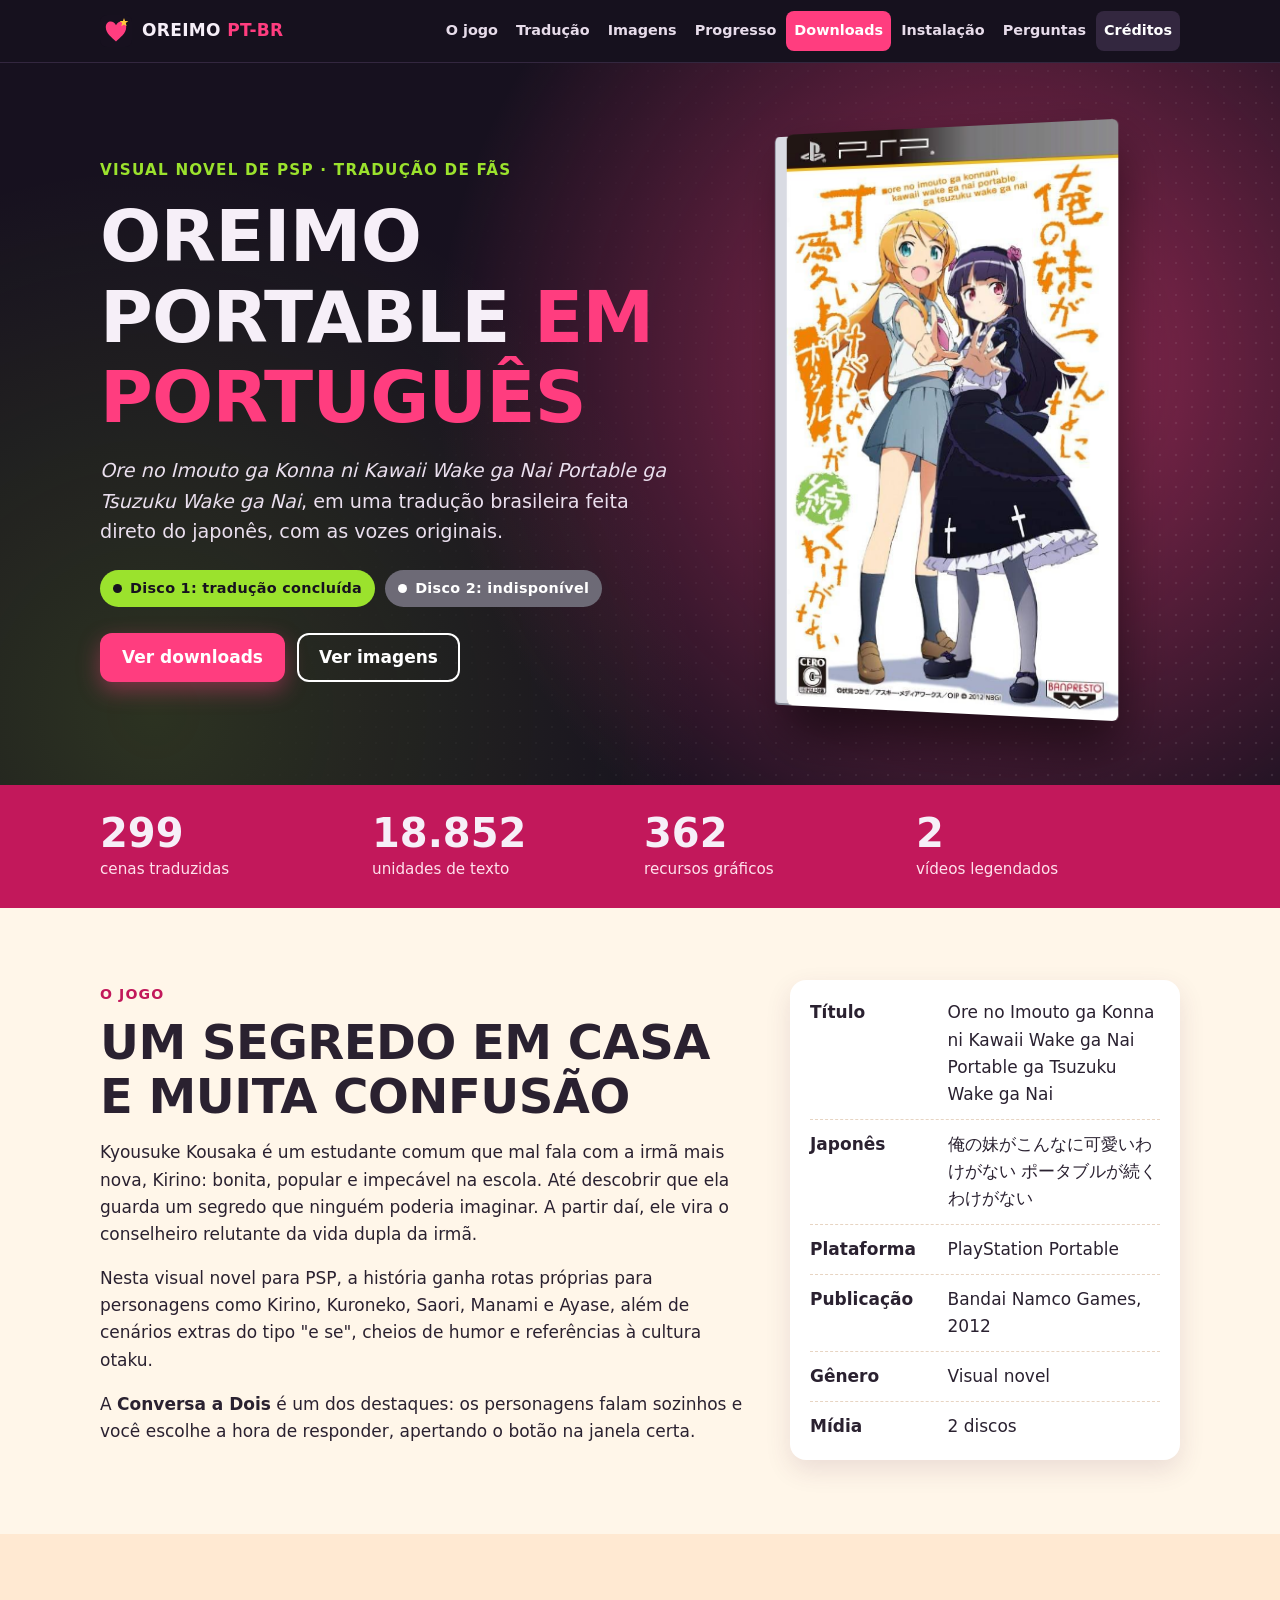
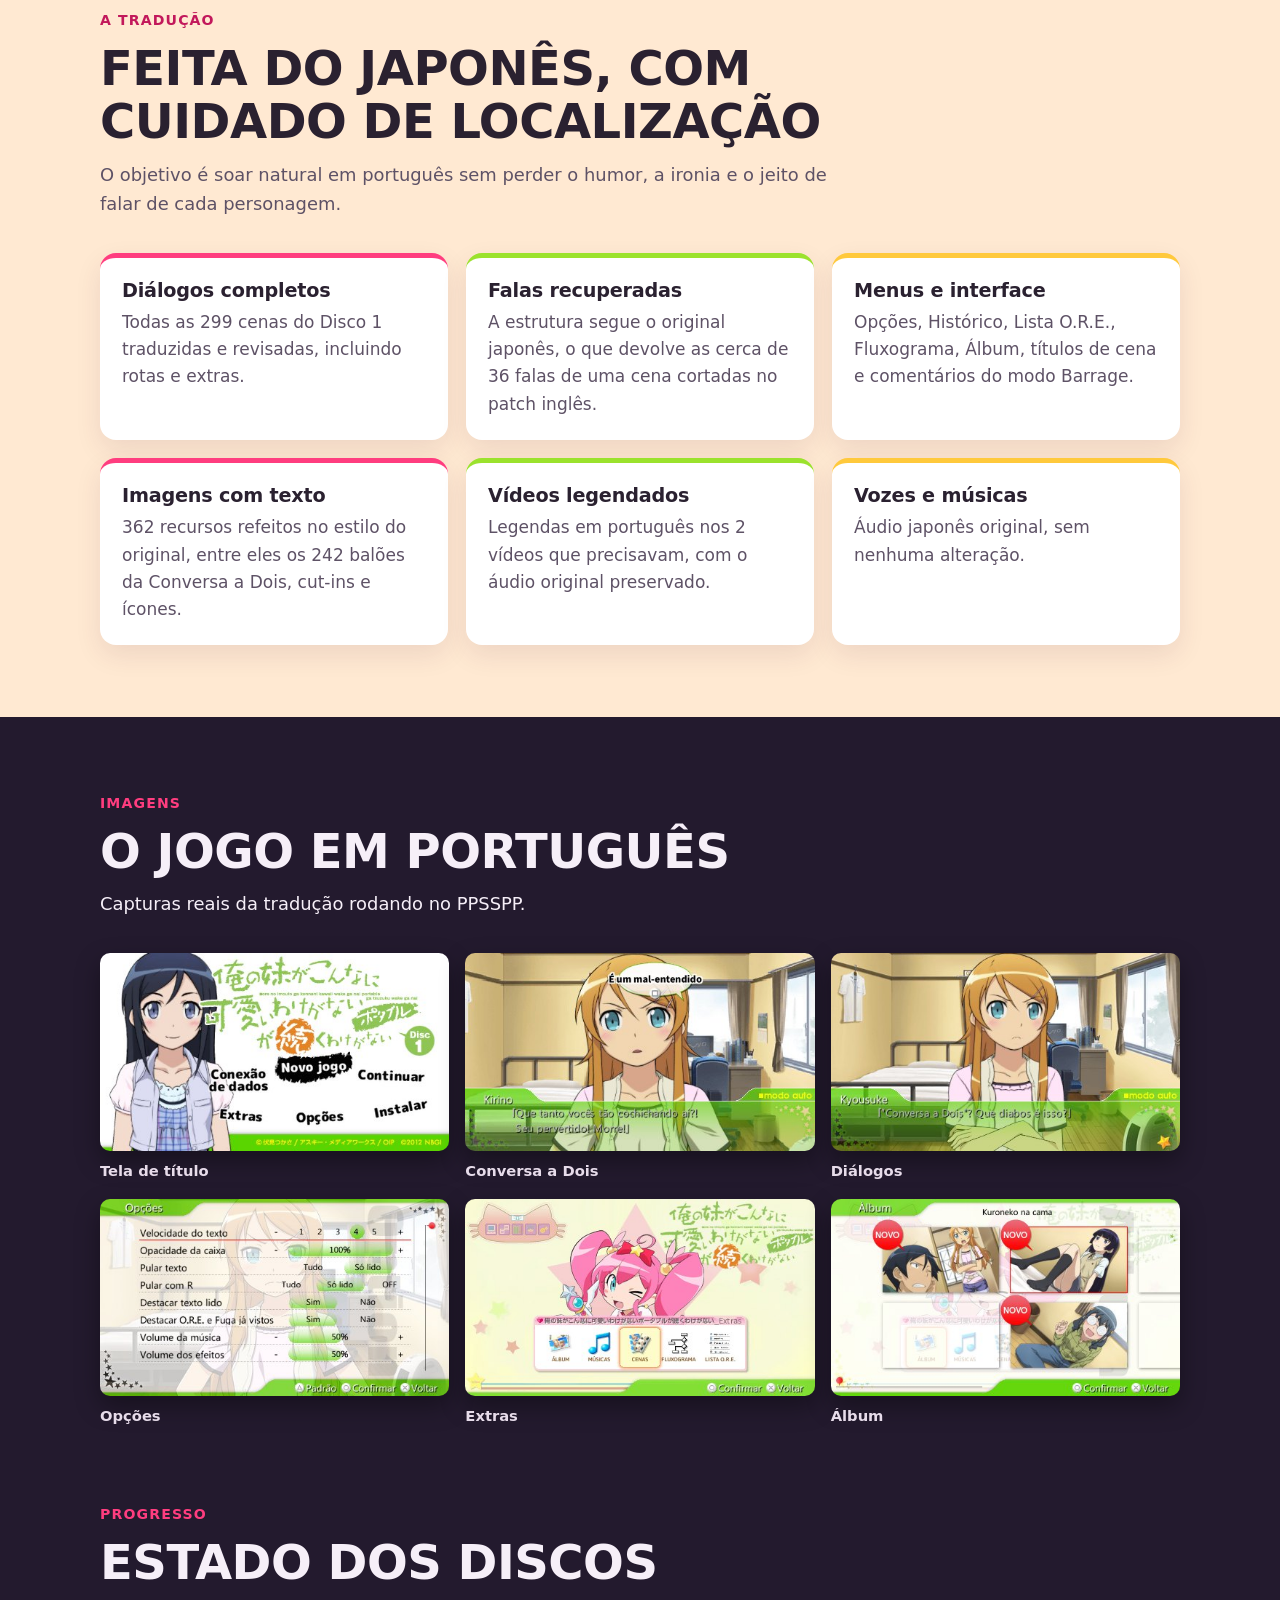
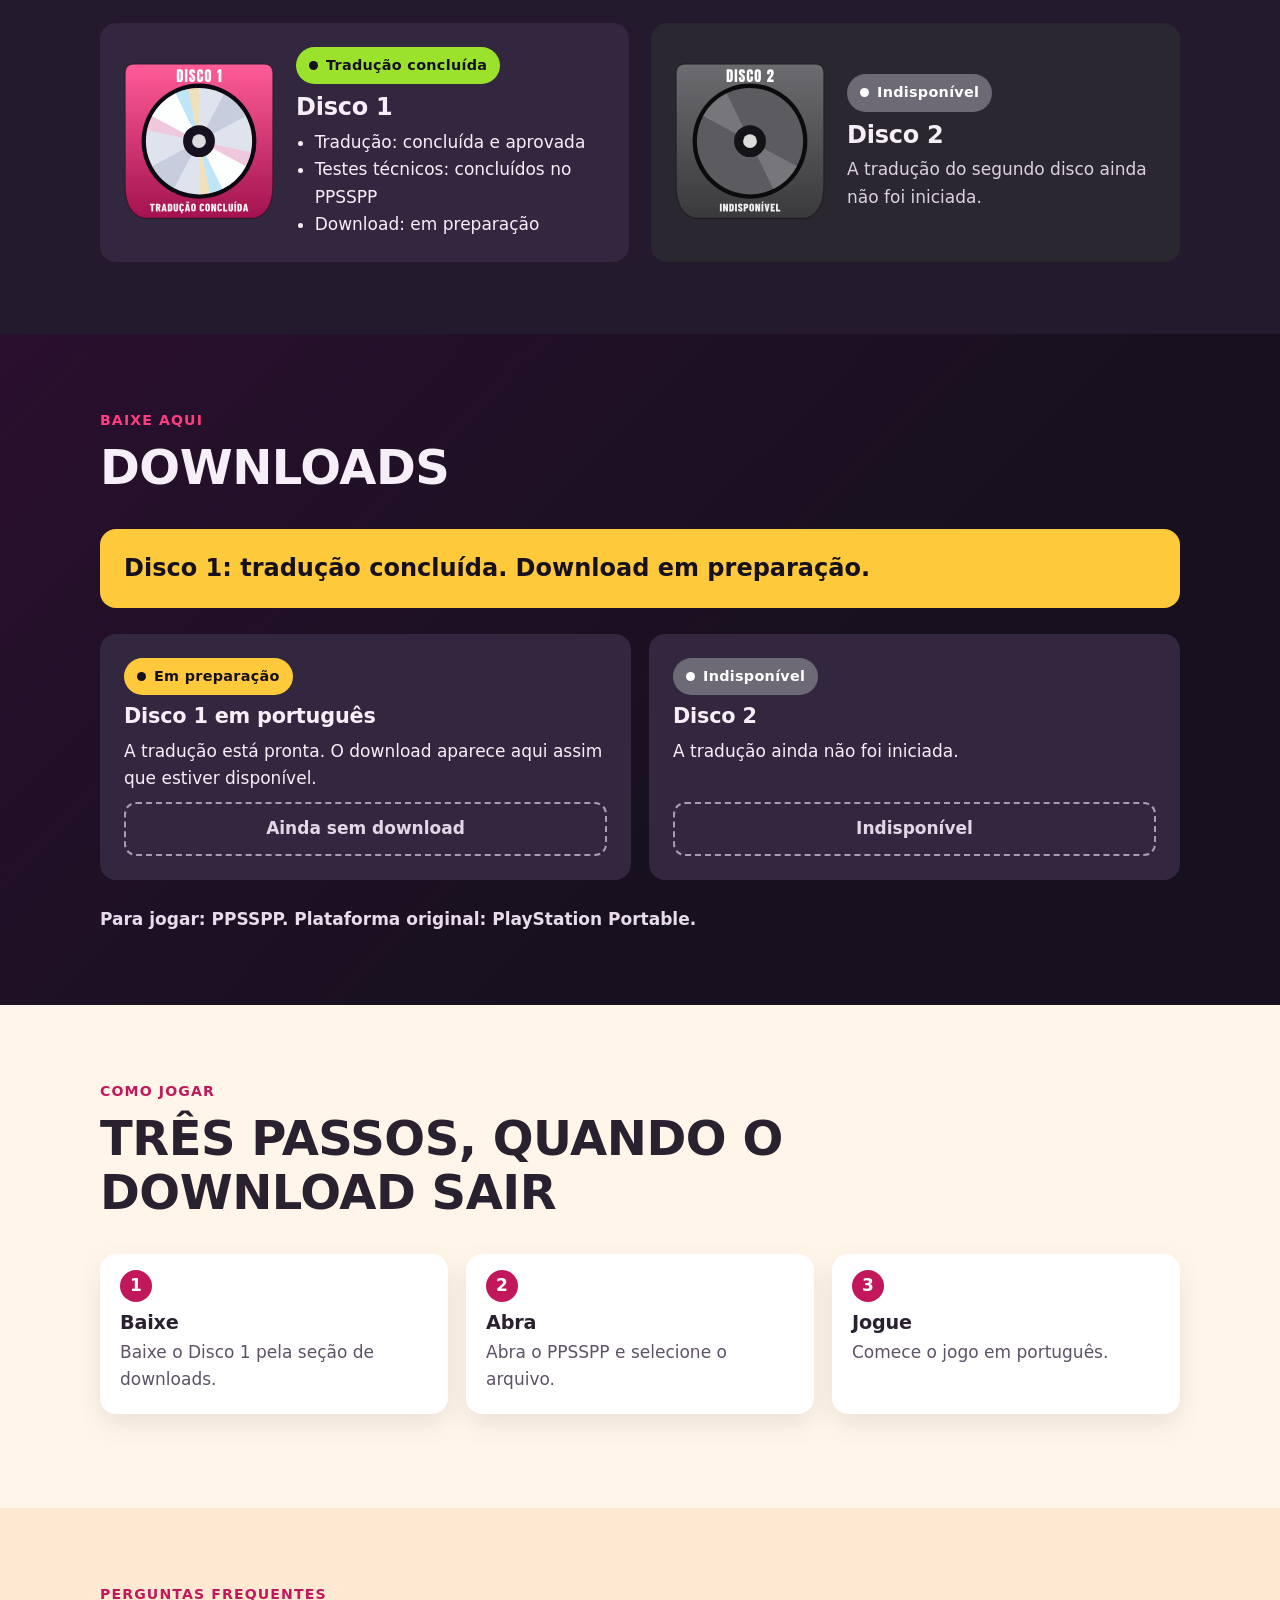
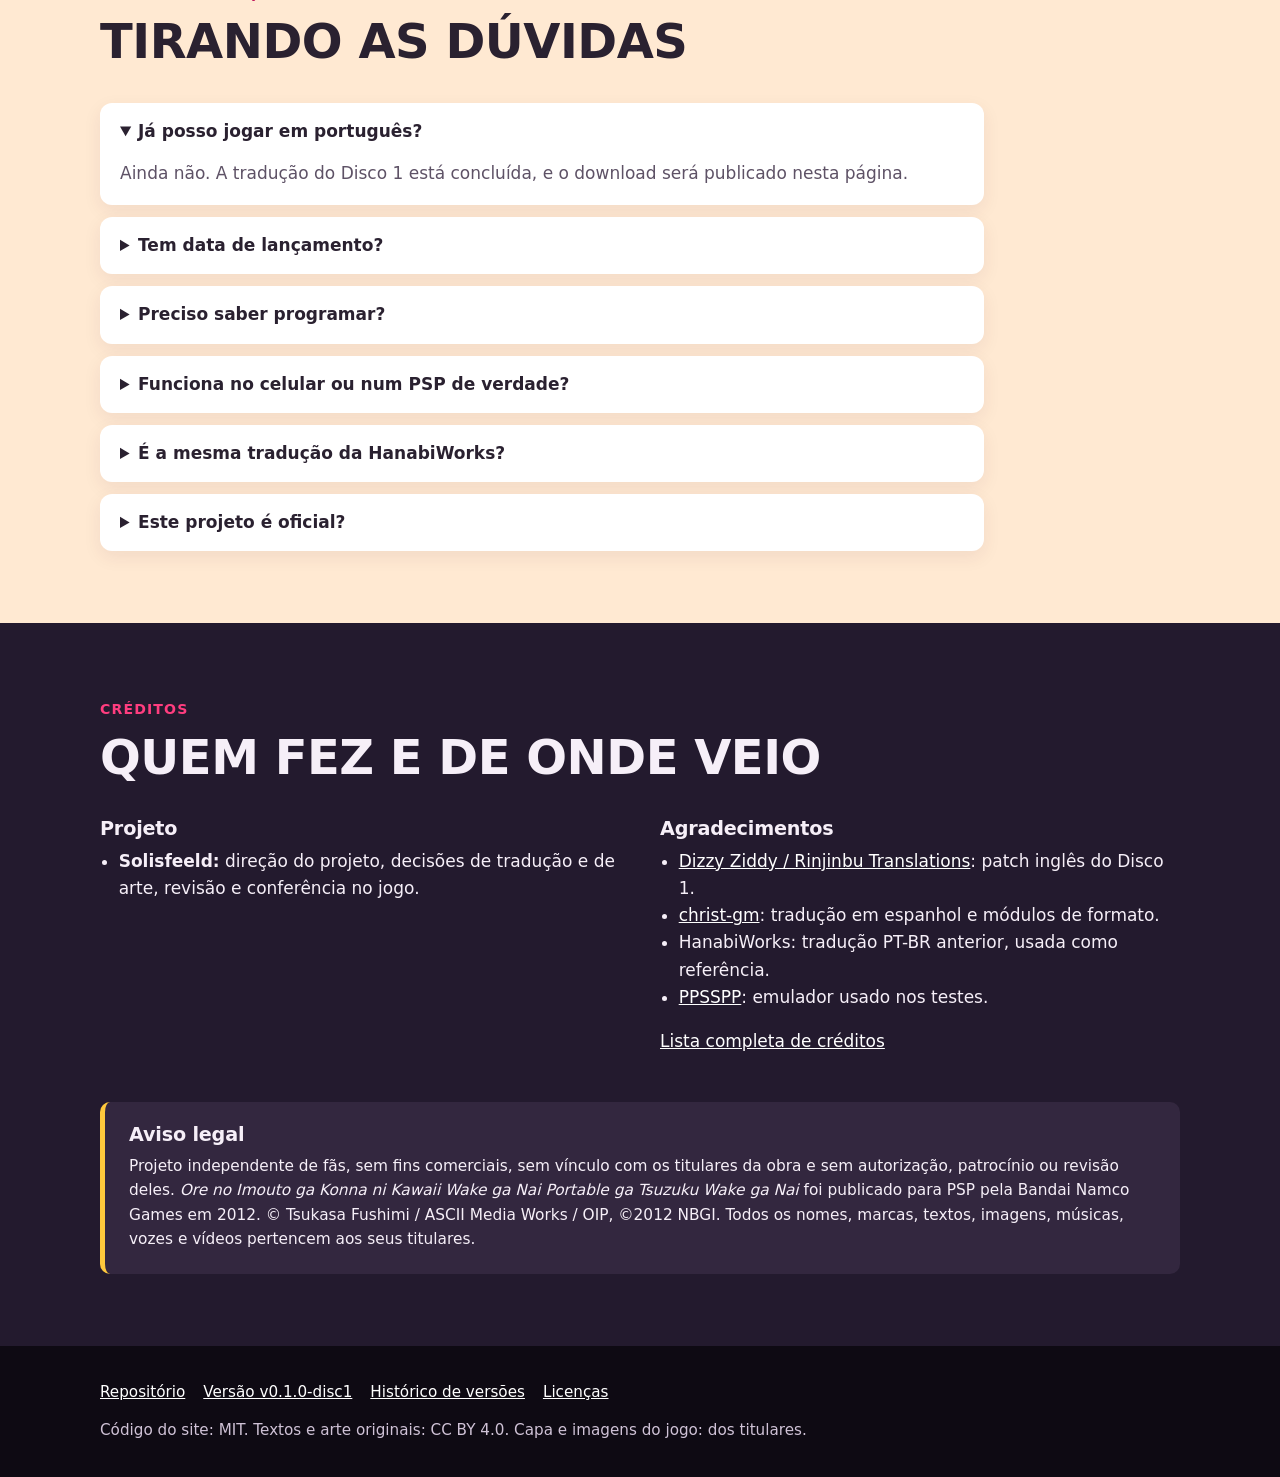
==== commit 8f8fbf4d: "feat(site): remove a compatibilidade e o aviso das imagens da página" ====
--- a/site/index.html
+++ b/site/index.html
@@ -47,7 +47,6 @@
         <li><a href="#progresso">Progresso</a></li>
         <li><a class="menu-destaque" href="#downloads">Downloads</a></li>
         <li><a href="#instalacao">Instalação</a></li>
-        <li><a href="#compatibilidade">Compatibilidade</a></li>
         <li><a href="#perguntas">Perguntas</a></li>
         <li><a href="#creditos">Créditos</a></li>
       </ul>
@@ -218,26 +217,6 @@
   </div>
 </section>
 
-<section class="secao secao-escura" id="compatibilidade">
-  <div class="conteudo">
-    <div class="cabeca">
-      <span class="rotulo">Compatibilidade</span>
-      <h2>Onde foi testado</h2>
-    </div>
-    <div class="tabela-rolagem">
-      <table>
-        <thead><tr><th scope="col">Ambiente</th><th scope="col">Situação</th></tr></thead>
-        <tbody>
-          <tr><td>PPSSPP 1.20.4 no Linux</td><td><span class="selo selo-ok">Testado</span></td></tr>
-          <tr><td>Outras versões do PPSSPP</td><td><span class="selo selo-off">Não testado</span></td></tr>
-          <tr><td>Windows, macOS e Android</td><td><span class="selo selo-off">Não testado</span></td></tr>
-          <tr><td>PSP real</td><td><span class="selo selo-off">Não testado</span></td></tr>
-        </tbody>
-      </table>
-    </div>
-  </div>
-</section>
-
 <section class="secao secao-papel-2" id="perguntas">
   <div class="conteudo">
     <div class="cabeca">
@@ -248,7 +227,7 @@
       <details open><summary>Já posso jogar em português?</summary><p>Ainda não. A tradução do Disco 1 está concluída, e o download será publicado nesta página.</p></details>
       <details><summary>Tem data de lançamento?</summary><p>Não. Nem o download do Disco 1 nem o Disco 2 têm data prevista.</p></details>
       <details><summary>Preciso saber programar?</summary><p>Não. As ferramentas do repositório são só para quem desenvolve.</p></details>
-      <details><summary>Funciona no celular ou num PSP de verdade?</summary><p>Não sabemos, porque isso ainda não foi testado. O único ambiente testado até agora é o PPSSPP 1.20.4 no Linux.</p></details>
+      <details><summary>Funciona no celular ou num PSP de verdade?</summary><p>Não sabemos, porque isso ainda não foi testado.</p></details>
       <details><summary>É a mesma tradução da HanabiWorks?</summary><p>Não. Esta é uma tradução nova, feita a partir do japonês. Outras traduções serviram só como referência de comparação.</p></details>
       <details><summary>Este projeto é oficial?</summary><p>Não. É um projeto independente de fãs, sem fins comerciais e sem vínculo com os titulares da obra.</p></details>
     </div>
@@ -282,7 +261,6 @@
     <div class="aviso-legal">
       <h3 style="margin-bottom:8px">Aviso legal</h3>
       <p>Projeto independente de fãs, sem fins comerciais, sem vínculo com os titulares da obra e sem autorização, patrocínio ou revisão deles. <em>Ore no Imouto ga Konna ni Kawaii Wake ga Nai Portable ga Tsuzuku Wake ga Nai</em> foi publicado para PSP pela Bandai Namco Games em 2012. © Tsukasa Fushimi / ASCII Media Works / OIP, ©2012 NBGI. Todos os nomes, marcas, textos, imagens, músicas, vozes e vídeos pertencem aos seus titulares.</p>
-      <p>A capa e as capturas de tela pertencem aos titulares do jogo. Este site não distribui o jogo e não aponta para cópias não autorizadas. Se você é titular de direitos e tem alguma objeção, <a href="https://github.com/Solisfeeld/oreimo-portable-ptbr/issues">abra uma issue</a>.</p>
     </div>
   </div>
 </section>
--- a/site/assets/site.css
+++ b/site/assets/site.css
@@ -168,11 +168,6 @@
 .passos p { margin: 0; color: var(--texto-suave); }
 
 /* Tabela */
-.tabela-rolagem { overflow-x: auto; }
-table { width: 100%; border-collapse: collapse; }
-th, td { padding: 12px 14px; text-align: left; border-bottom: 1px solid var(--tinta-3); }
-th { font-size: .9rem; text-transform: uppercase; letter-spacing: .05em; color: #d8cbdf; }
-td .selo { font-size: .8rem; padding: 4px 10px; white-space: nowrap; }
 
 /* Perguntas */
 .perguntas { display: grid; gap: 12px; max-width: 52em; }
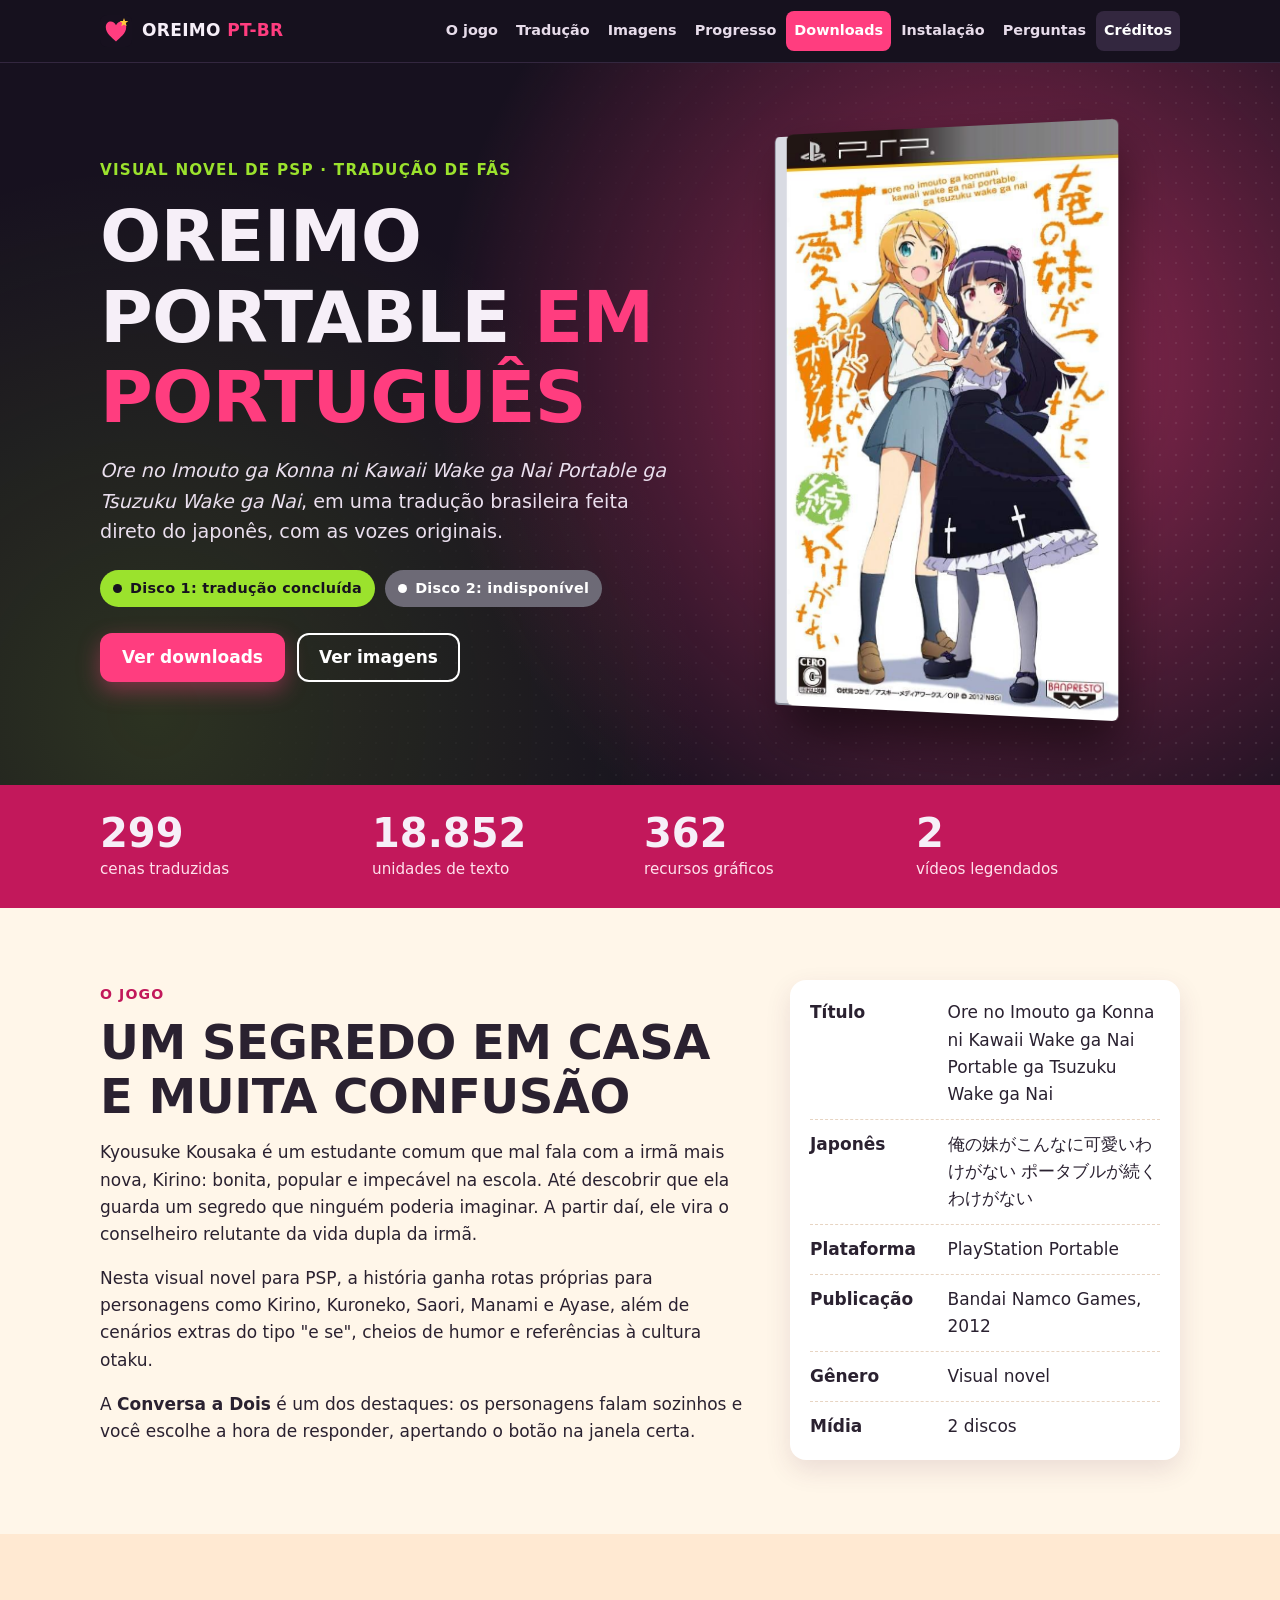
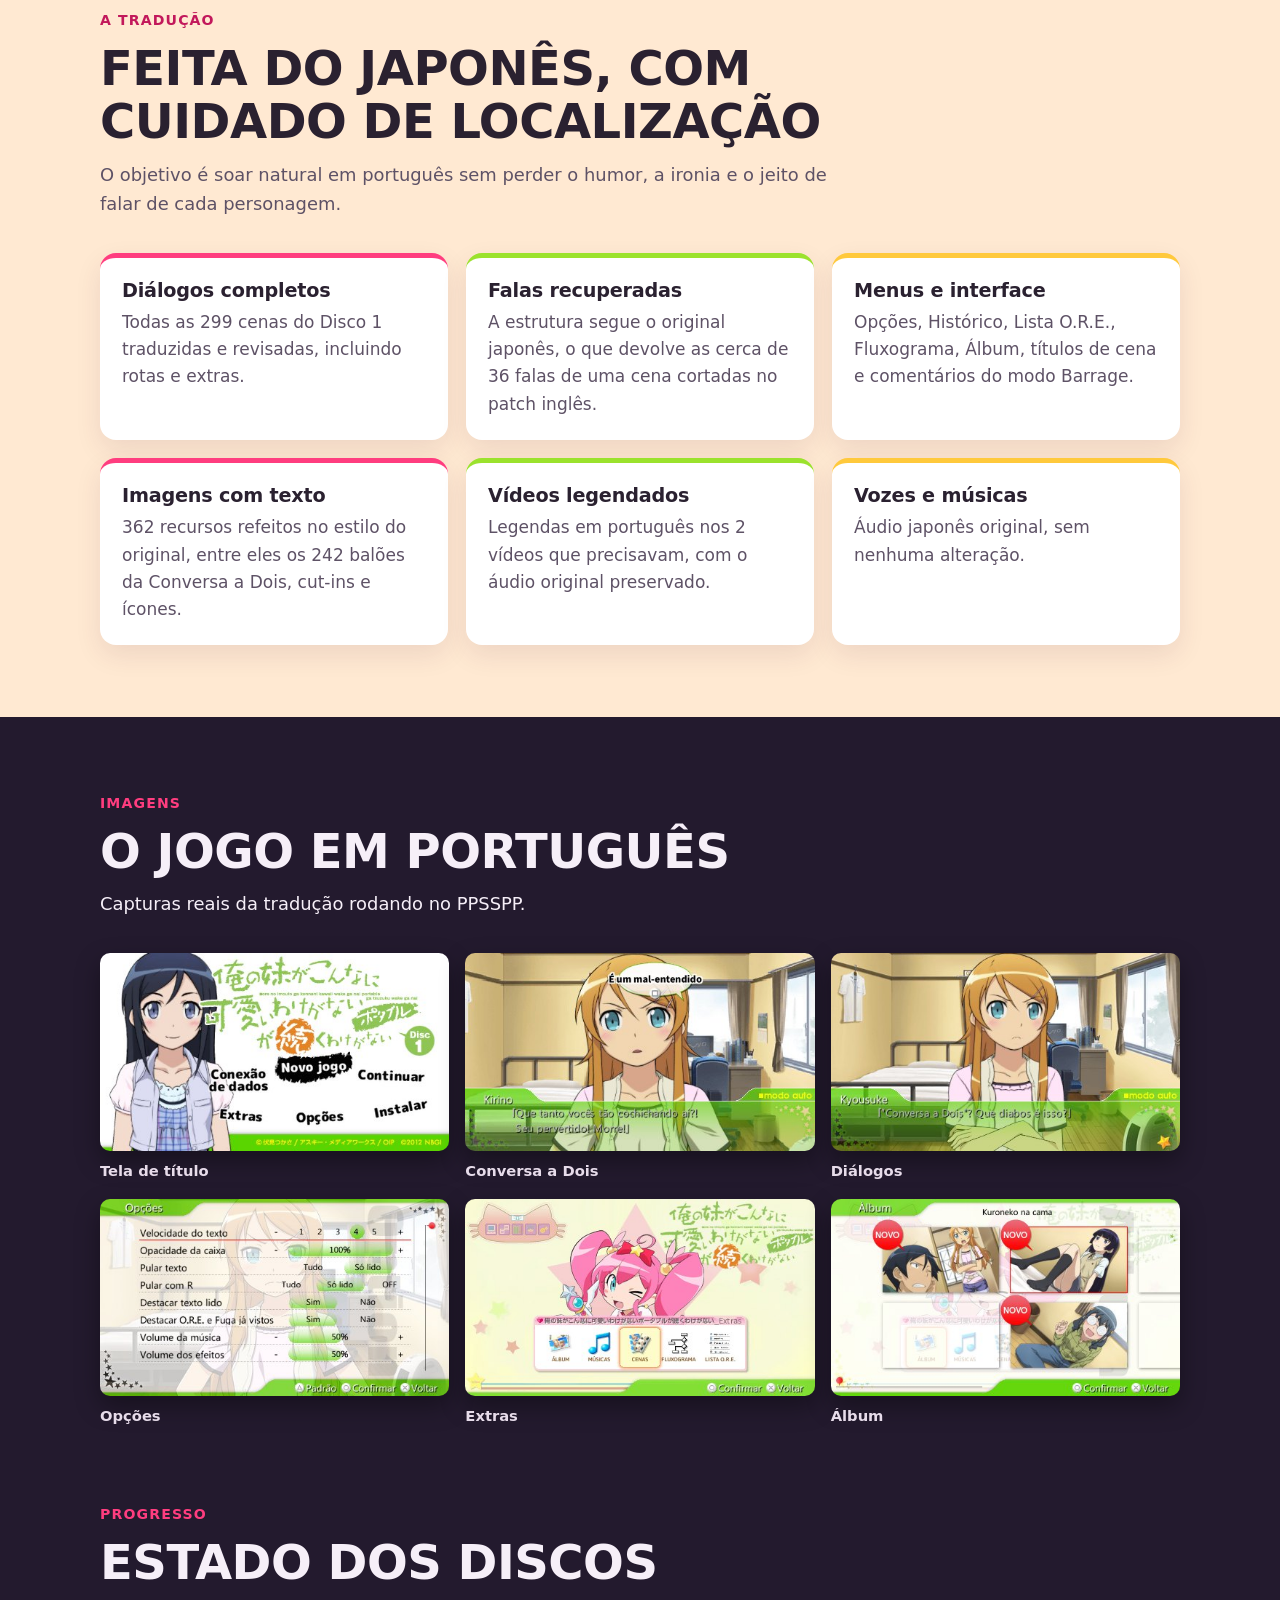
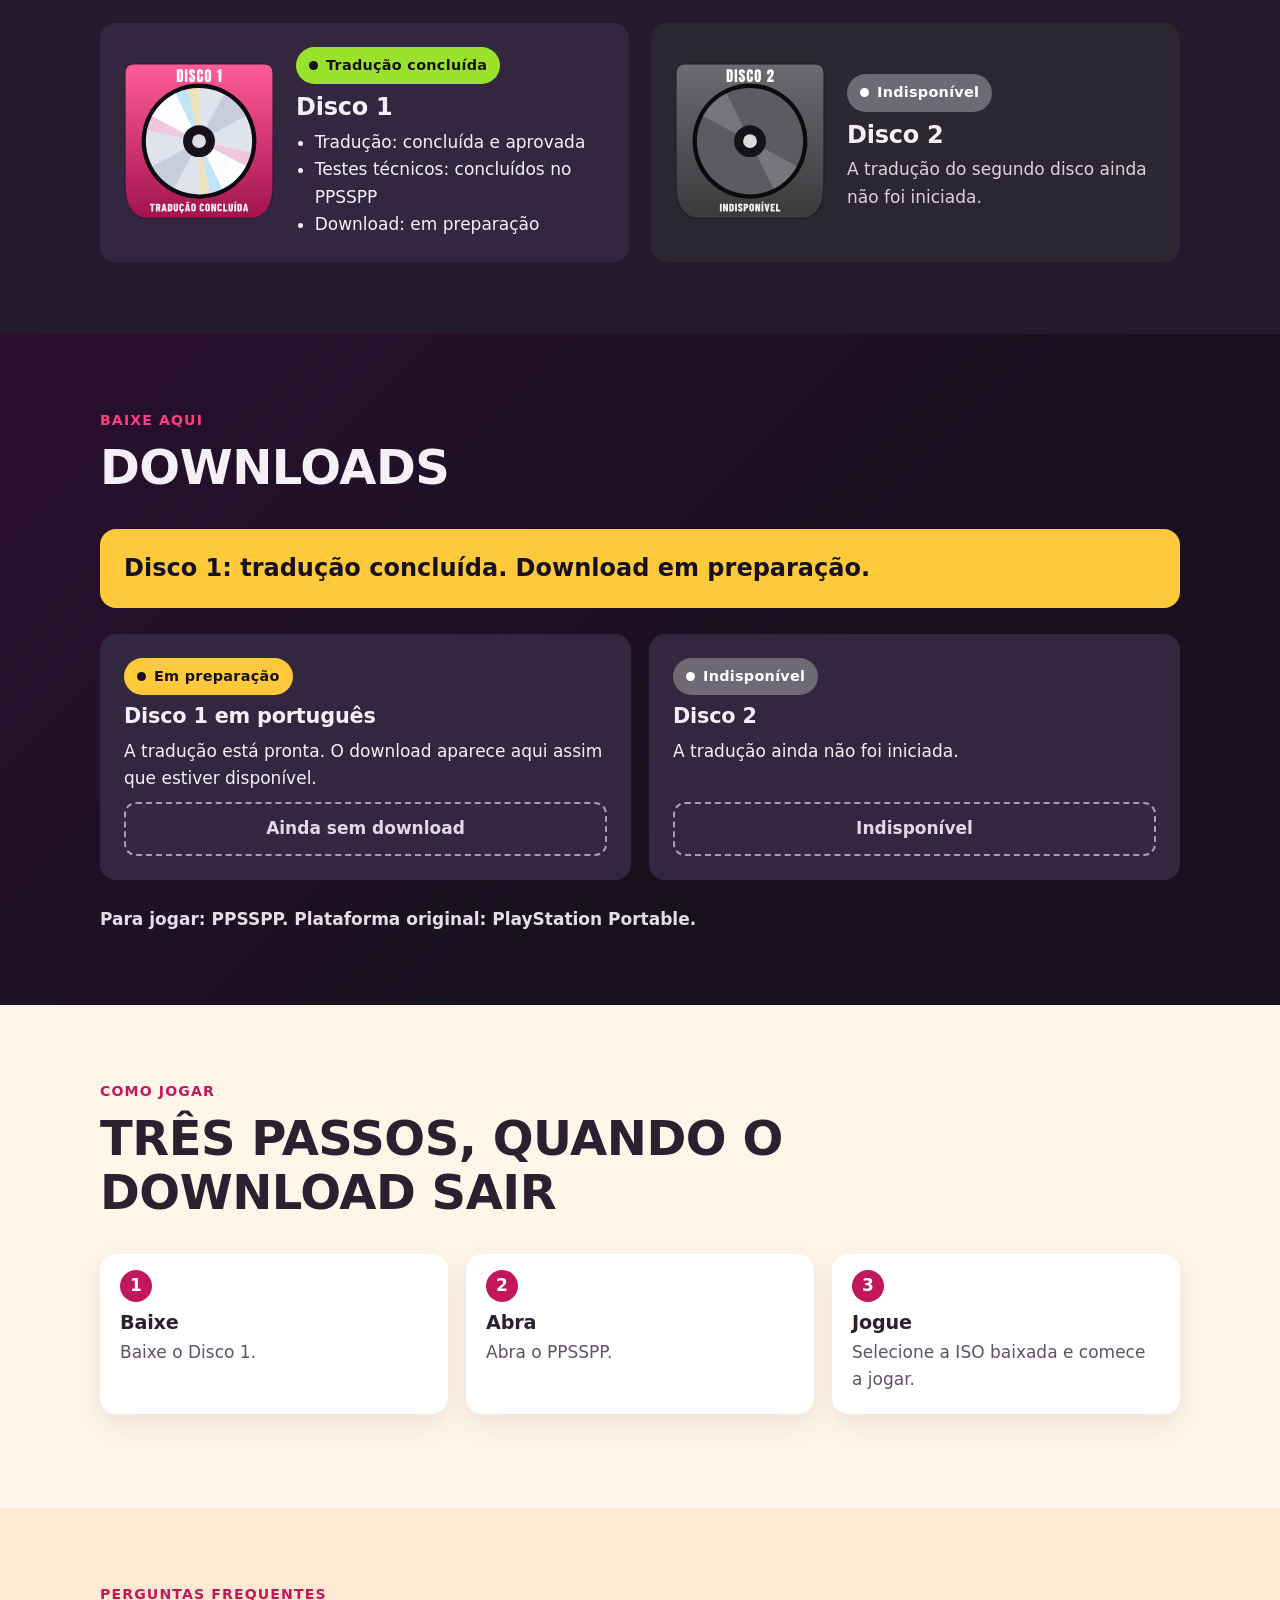
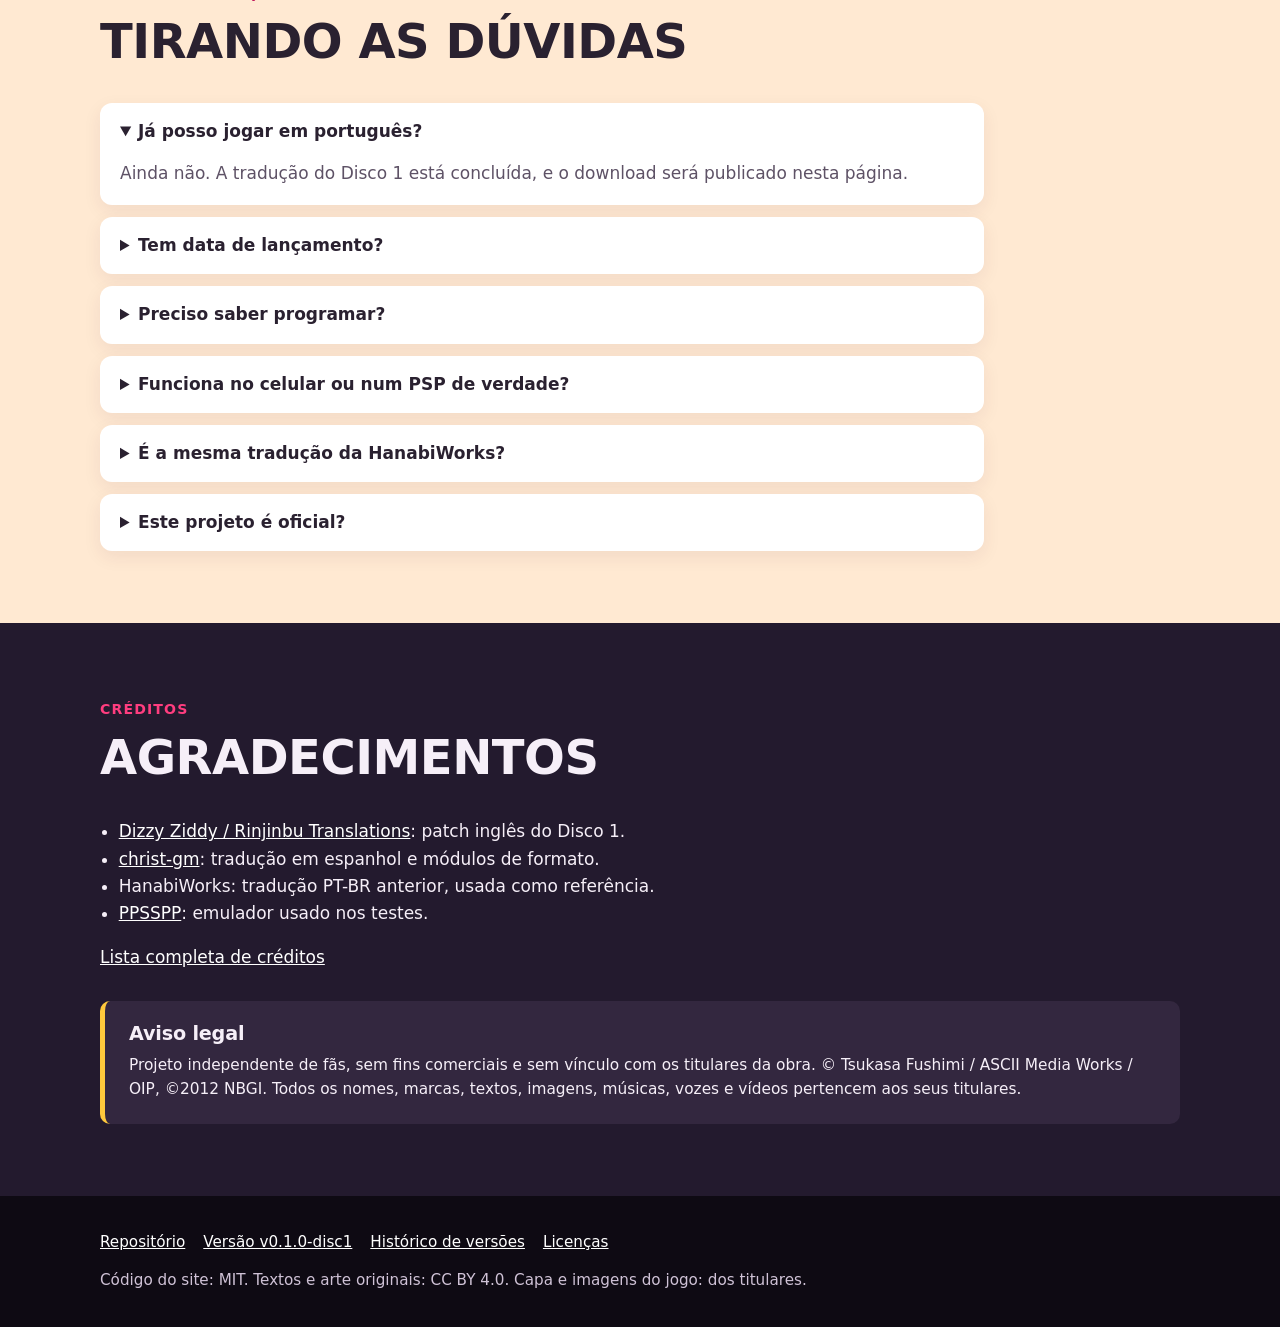
==== commit 16850454: "feat(site): simplifica créditos, avisos e instruções para os jogadores" ====
--- a/site/index.html
+++ b/site/index.html
@@ -210,9 +210,9 @@
       <h2>Três passos, quando o download sair</h2>
     </div>
     <ol class="passos">
-      <li><h3>Baixe</h3><p>Baixe o Disco 1 pela seção de downloads.</p></li>
-      <li><h3>Abra</h3><p>Abra o PPSSPP e selecione o arquivo.</p></li>
-      <li><h3>Jogue</h3><p>Comece o jogo em português.</p></li>
+      <li><h3>Baixe</h3><p>Baixe o Disco 1.</p></li>
+      <li><h3>Abra</h3><p>Abra o PPSSPP.</p></li>
+      <li><h3>Jogue</h3><p>Selecione a ISO baixada e comece a jogar.</p></li>
     </ol>
   </div>
 </section>
@@ -238,29 +238,18 @@
   <div class="conteudo">
     <div class="cabeca">
       <span class="rotulo">Créditos</span>
-      <h2>Quem fez e de onde veio</h2>
-    </div>
-    <div class="duas duas-iguais">
-      <div>
-        <h3>Projeto</h3>
-        <ul>
-          <li><strong>Solisfeeld:</strong> direção do projeto, decisões de tradução e de arte, revisão e conferência no jogo.</li>
-        </ul>
-      </div>
-      <div>
-        <h3>Agradecimentos</h3>
-        <ul>
-          <li><a href="https://dizzyziddy.xyz/2015/02/14/oreimo-tsuzuku-psp-disc-1-full-english-patch-release/">Dizzy Ziddy / Rinjinbu Translations</a>: patch inglês do Disco 1.</li>
-          <li><a href="https://github.com/christ-gm/oreimo-es">christ-gm</a>: tradução em espanhol e módulos de formato.</li>
-          <li>HanabiWorks: tradução PT-BR anterior, usada como referência.</li>
-          <li><a href="https://www.ppsspp.org/">PPSSPP</a>: emulador usado nos testes.</li>
-        </ul>
-        <p><a href="https://github.com/Solisfeeld/oreimo-portable-ptbr/blob/main/docs/CREDITOS_E_AVISOS.md">Lista completa de créditos</a></p>
-      </div>
-    </div>
+      <h2>Agradecimentos</h2>
+    </div>
+    <ul>
+      <li><a href="https://dizzyziddy.xyz/2015/02/14/oreimo-tsuzuku-psp-disc-1-full-english-patch-release/">Dizzy Ziddy / Rinjinbu Translations</a>: patch inglês do Disco 1.</li>
+      <li><a href="https://github.com/christ-gm/oreimo-es">christ-gm</a>: tradução em espanhol e módulos de formato.</li>
+      <li>HanabiWorks: tradução PT-BR anterior, usada como referência.</li>
+      <li><a href="https://www.ppsspp.org/">PPSSPP</a>: emulador usado nos testes.</li>
+    </ul>
+    <p><a href="https://github.com/Solisfeeld/oreimo-portable-ptbr/blob/main/docs/CREDITOS_E_AVISOS.md">Lista completa de créditos</a></p>
     <div class="aviso-legal">
       <h3 style="margin-bottom:8px">Aviso legal</h3>
-      <p>Projeto independente de fãs, sem fins comerciais, sem vínculo com os titulares da obra e sem autorização, patrocínio ou revisão deles. <em>Ore no Imouto ga Konna ni Kawaii Wake ga Nai Portable ga Tsuzuku Wake ga Nai</em> foi publicado para PSP pela Bandai Namco Games em 2012. © Tsukasa Fushimi / ASCII Media Works / OIP, ©2012 NBGI. Todos os nomes, marcas, textos, imagens, músicas, vozes e vídeos pertencem aos seus titulares.</p>
+      <p>Projeto independente de fãs, sem fins comerciais e sem vínculo com os titulares da obra. © Tsukasa Fushimi / ASCII Media Works / OIP, ©2012 NBGI. Todos os nomes, marcas, textos, imagens, músicas, vozes e vídeos pertencem aos seus titulares.</p>
     </div>
   </div>
 </section>
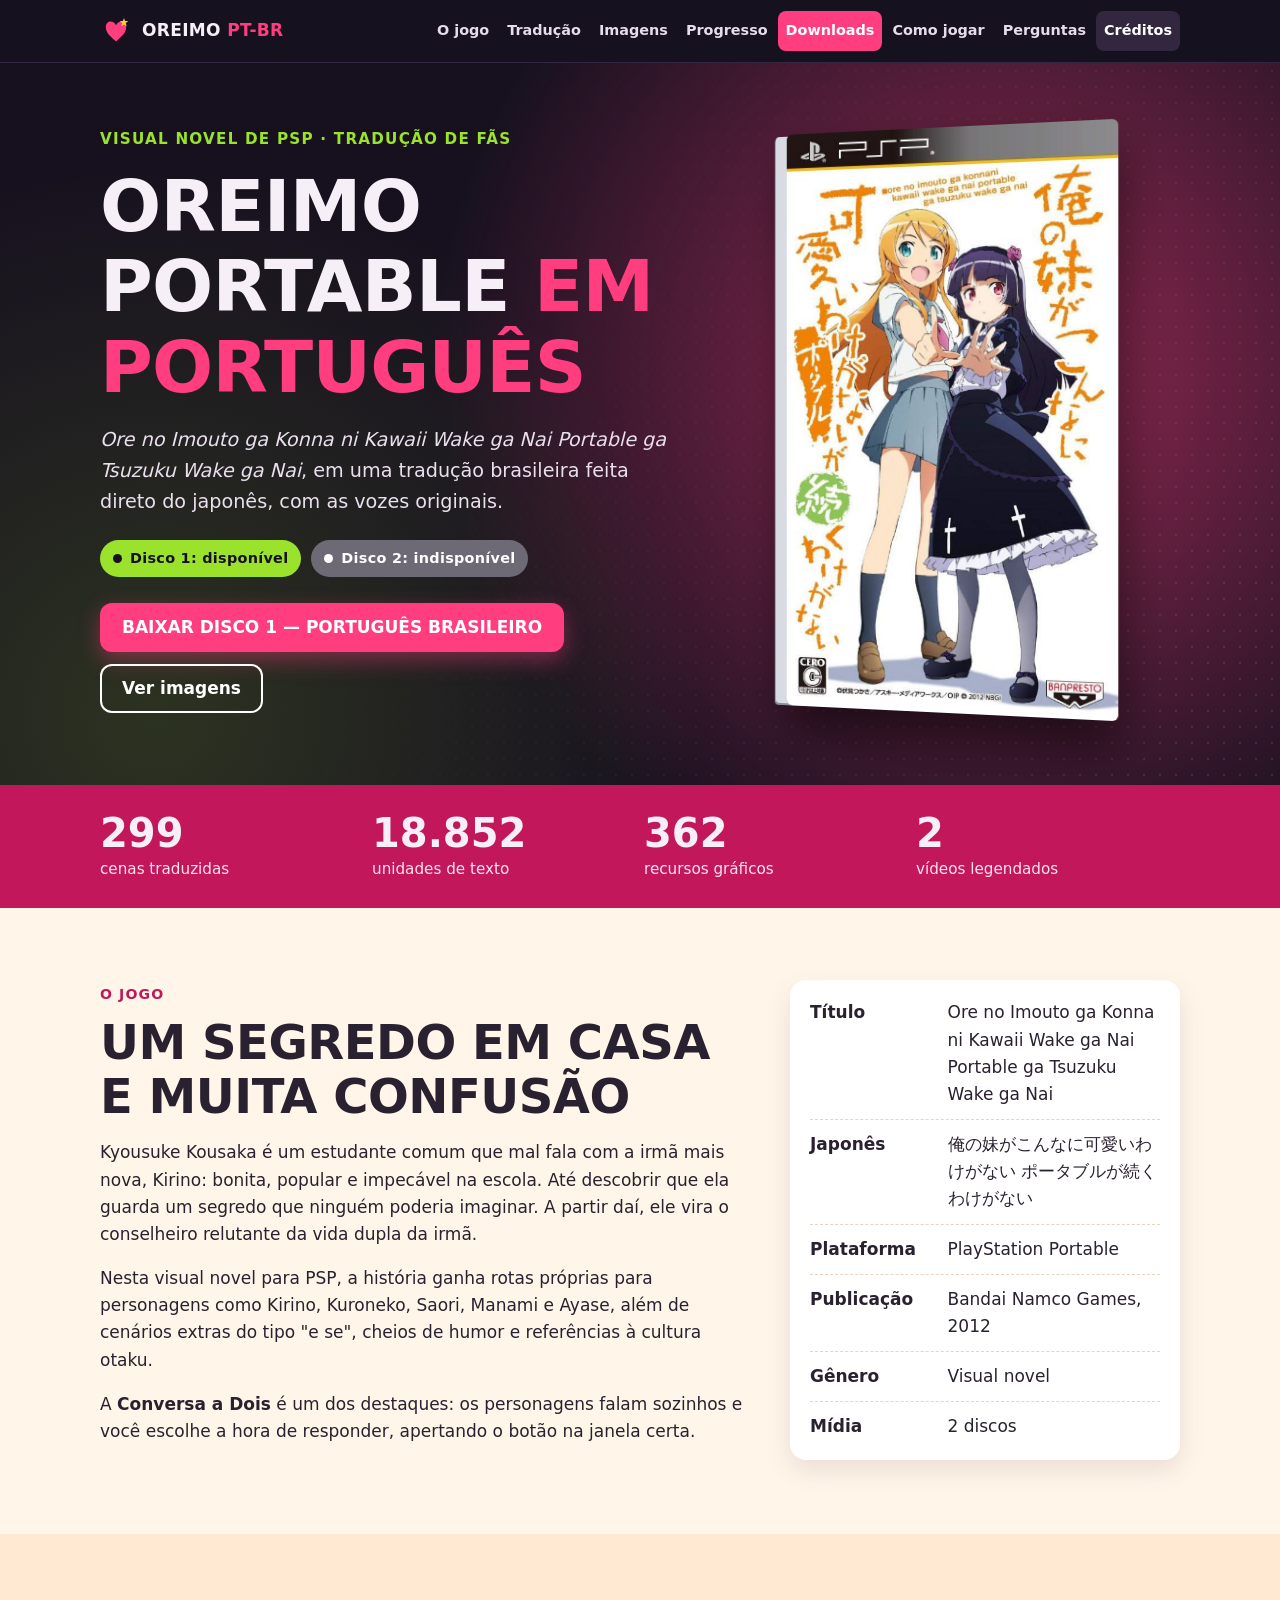
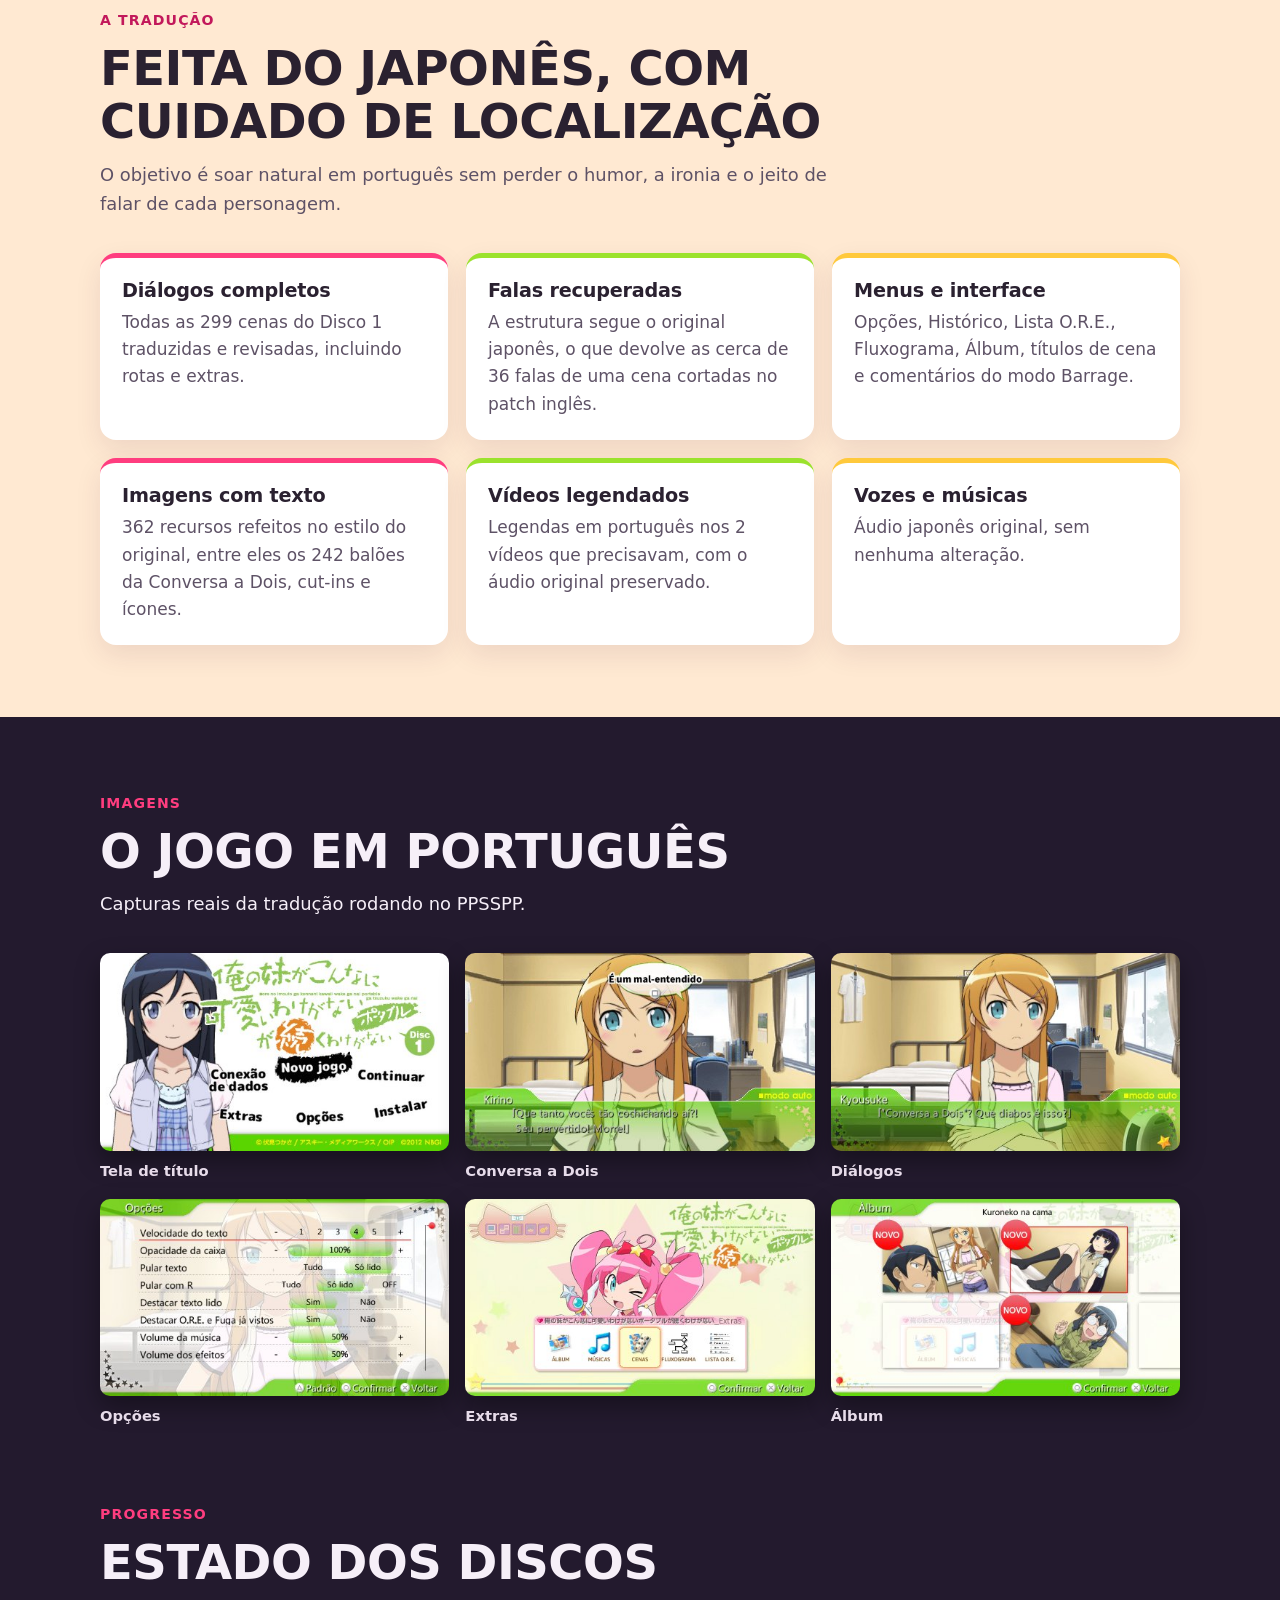
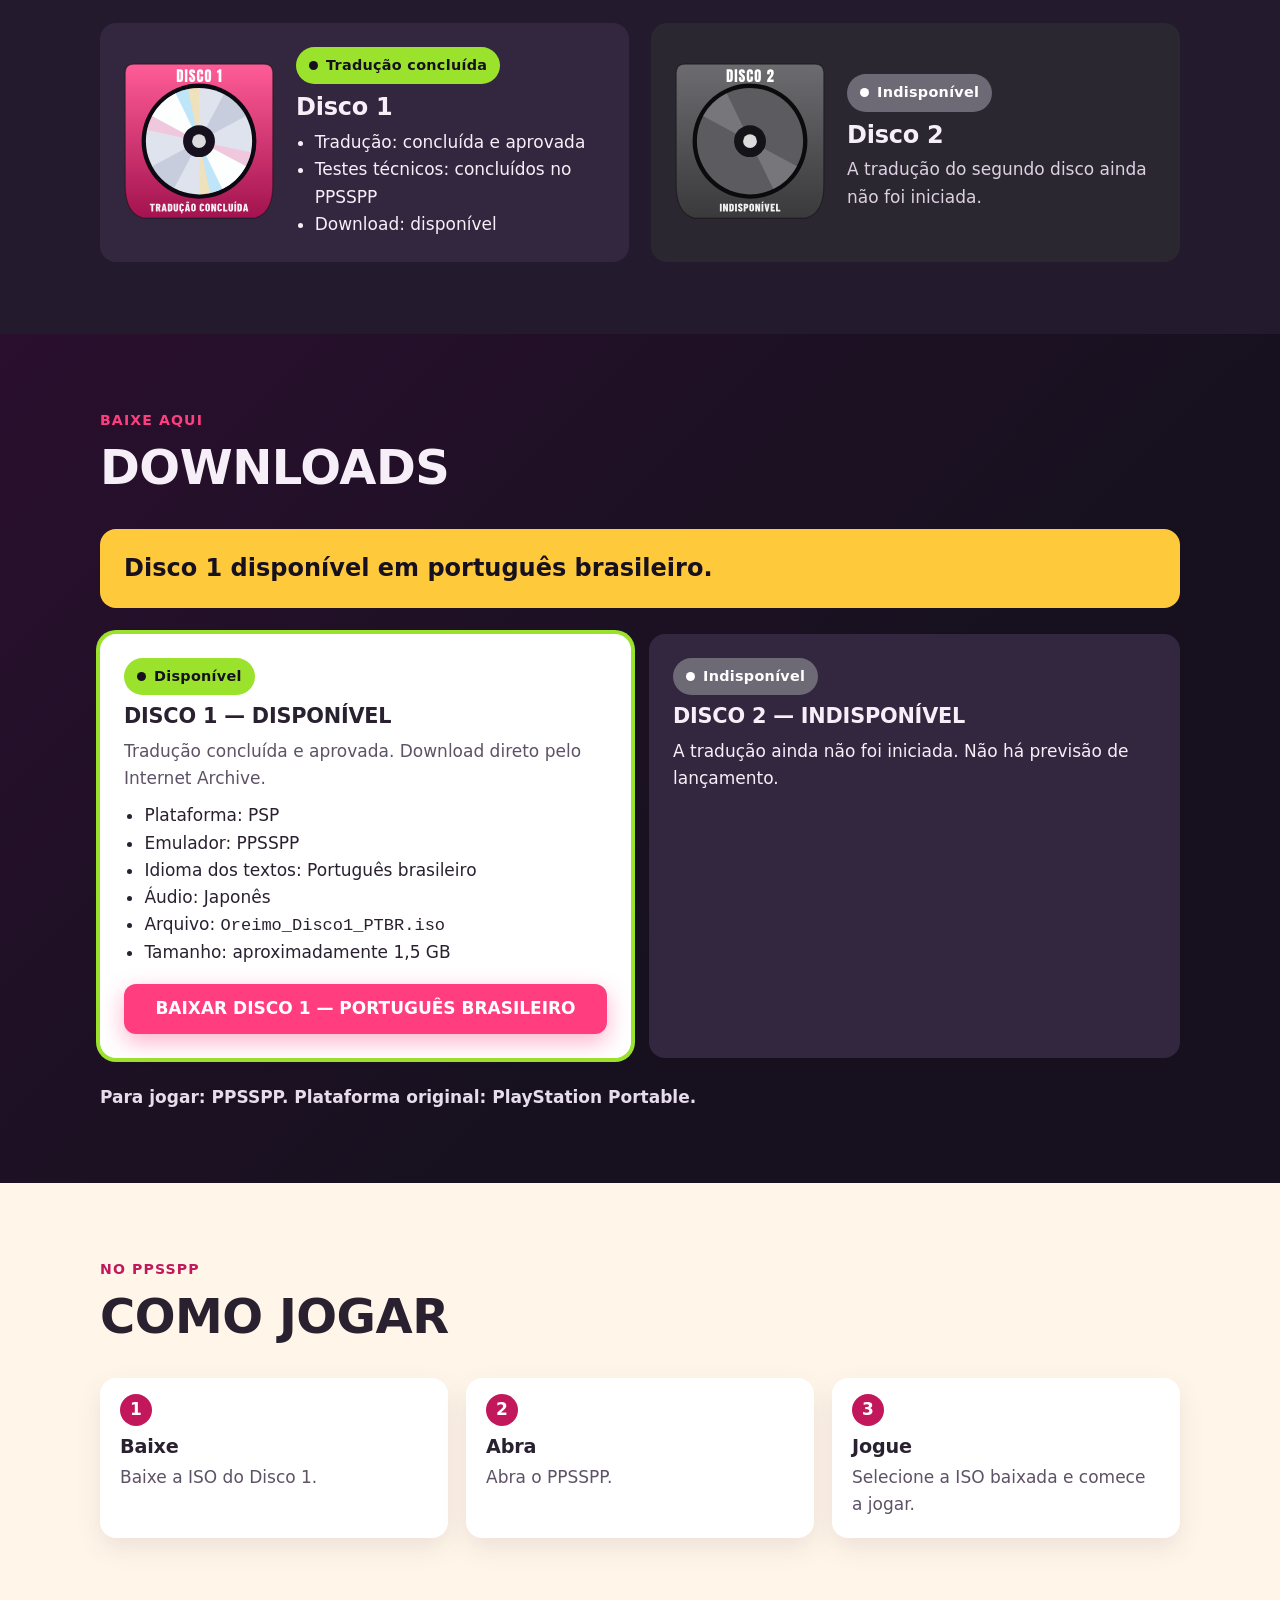
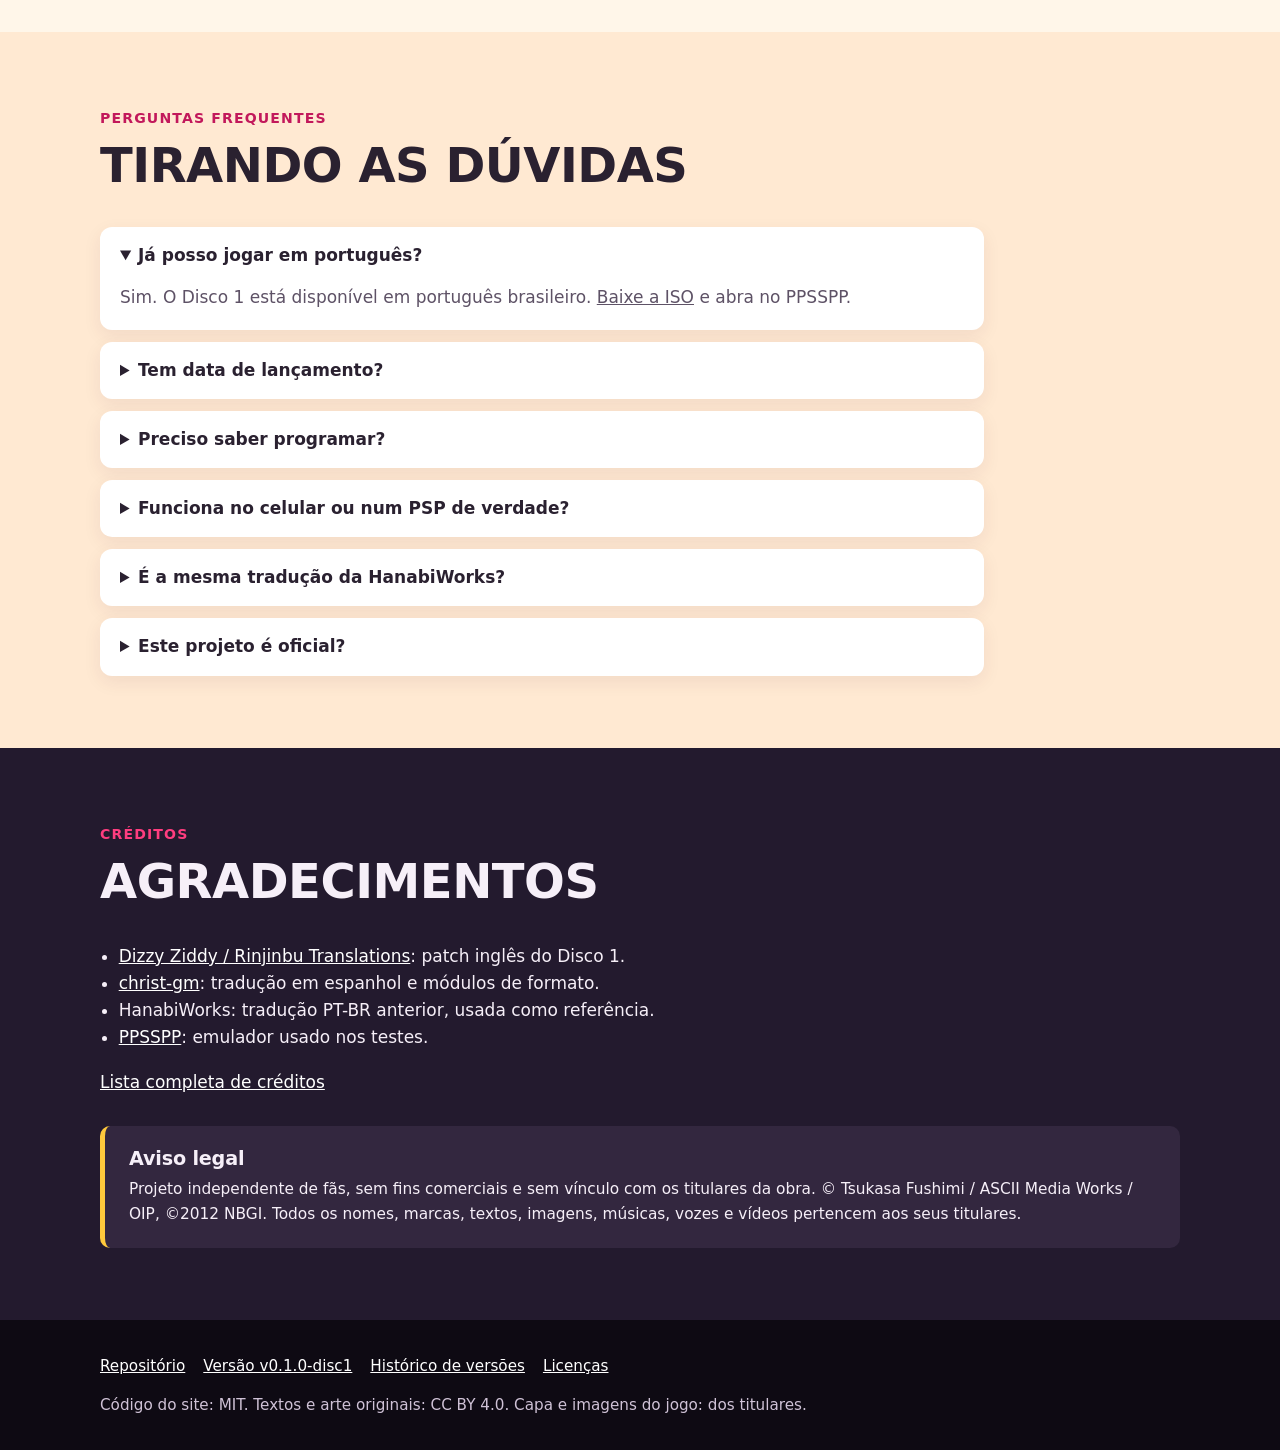
==== commit 9b66396f: "feat(site): adiciona download direto do Disco 1" ====
--- a/site/index.html
+++ b/site/index.html
@@ -4,14 +4,14 @@
 <meta charset="utf-8">
 <meta name="viewport" content="width=device-width, initial-scale=1">
 <title>Oreimo Portable PT-BR | Tradução brasileira para PSP</title>
-<meta name="description" content="Tradução brasileira de fãs de Oreimo Portable, visual novel de PSP. Disco 1 traduzido do japonês, com vozes originais. Veja o estado dos discos e o que há para baixar.">
+<meta name="description" content="Baixe o Disco 1 de Oreimo Portable em português brasileiro para jogar no PPSSPP. Tradução do japonês, com vozes originais. Disco 2 indisponível.">
 <link rel="canonical" href="https://solisfeeld.github.io/oreimo-portable-ptbr/">
 <meta name="theme-color" content="#17111f">
 <meta property="og:type" content="website">
 <meta property="og:locale" content="pt_BR">
 <meta property="og:site_name" content="Oreimo Portable PT-BR">
 <meta property="og:title" content="Oreimo Portable PT-BR | Tradução brasileira para PSP">
-<meta property="og:description" content="Disco 1 traduzido do japonês, com vozes originais. Download em preparação. Disco 2 indisponível.">
+<meta property="og:description" content="Disco 1 disponível em português brasileiro, com download direto e vozes japonesas originais. Disco 2 indisponível.">
 <meta property="og:url" content="https://solisfeeld.github.io/oreimo-portable-ptbr/">
 <meta property="og:image" content="https://solisfeeld.github.io/oreimo-portable-ptbr/assets/compartilhar.png">
 <meta property="og:image:width" content="1200">
@@ -46,7 +46,7 @@
         <li><a href="#imagens">Imagens</a></li>
         <li><a href="#progresso">Progresso</a></li>
         <li><a class="menu-destaque" href="#downloads">Downloads</a></li>
-        <li><a href="#instalacao">Instalação</a></li>
+        <li><a href="#instalacao">Como jogar</a></li>
         <li><a href="#perguntas">Perguntas</a></li>
         <li><a href="#creditos">Créditos</a></li>
       </ul>
@@ -63,11 +63,11 @@
       <h1>Oreimo Portable <em>em português</em></h1>
       <p class="abertura-texto"><em lang="ja-Latn">Ore no Imouto ga Konna ni Kawaii Wake ga Nai Portable ga Tsuzuku Wake ga Nai</em>, em uma tradução brasileira feita direto do japonês, com as vozes originais.</p>
       <div class="selos">
-        <span class="selo selo-ok">Disco 1: tradução concluída</span>
+        <span class="selo selo-ok">Disco 1: disponível</span>
         <span class="selo selo-off">Disco 2: indisponível</span>
       </div>
       <div class="acoes">
-        <a class="botao botao-principal" href="#downloads">Ver downloads</a>
+        <a class="botao botao-principal" href="https://archive.org/download/oreimo-portable-ga-tsuzuku-ptbr/Oreimo_Disco1_PTBR.iso">BAIXAR DISCO 1 — PORTUGUÊS BRASILEIRO</a>
         <a class="botao botao-secundario" href="#imagens">Ver imagens</a>
       </div>
     </div>
@@ -154,7 +154,7 @@
     </div>
     <!-- Para atualizar um disco, veja docs/ATUALIZAR_SITE.md no repositório. -->
     <div class="discos">
-      <article class="disco" data-disco="1" data-estado="traducao-concluida">
+      <article class="disco" data-disco="1" data-estado="disponivel">
         <img src="assets/disco1.svg" alt="" width="244" height="258">
         <div>
           <span class="selo selo-ok">Tradução concluída</span>
@@ -162,7 +162,7 @@
           <ul>
             <li>Tradução: concluída e aprovada</li>
             <li>Testes técnicos: concluídos no PPSSPP</li>
-            <li>Download: em preparação</li>
+            <li>Download: disponível</li>
           </ul>
         </div>
       </article>
@@ -184,21 +184,28 @@
       <span class="rotulo">Baixe aqui</span>
       <h2>Downloads</h2>
     </div>
-    <p class="aviso-principal">Disco 1: tradução concluída. Download em preparação.</p>
+    <p class="aviso-principal">Disco 1 disponível em português brasileiro.</p>
     <div class="pacotes pacotes-dois">
-      <article class="pacote">
-        <span class="selo selo-prep" style="align-self:flex-start">Em preparação</span>
-        <h3>Disco 1 em português</h3>
-        <p>A tradução está pronta. O download aparece aqui assim que estiver disponível.</p>
-        <p class="estado-botao">Ainda sem download</p>
+      <article class="pacote pacote-ativo">
+        <span class="selo selo-ok" style="align-self:flex-start">Disponível</span>
+        <h3>DISCO 1 — DISPONÍVEL</h3>
+        <p>Tradução concluída e aprovada. Download direto pelo Internet Archive.</p>
+        <ul class="arquivo-info">
+          <li>Plataforma: PSP</li>
+          <li>Emulador: PPSSPP</li>
+          <li>Idioma dos textos: Português brasileiro</li>
+          <li>Áudio: Japonês</li>
+          <li>Arquivo: <code>Oreimo_Disco1_PTBR.iso</code></li>
+          <li>Tamanho: aproximadamente 1,5 GB</li>
+        </ul>
+        <a class="botao botao-principal" href="https://archive.org/download/oreimo-portable-ga-tsuzuku-ptbr/Oreimo_Disco1_PTBR.iso">BAIXAR DISCO 1 — PORTUGUÊS BRASILEIRO</a>
       </article>
       <article class="pacote">
         <span class="selo selo-off" style="align-self:flex-start">Indisponível</span>
-        <h3>Disco 2</h3>
-        <p>A tradução ainda não foi iniciada.</p>
-        <p class="estado-botao">Indisponível</p>
-      </article>
-</div>
+        <h3>DISCO 2 — INDISPONÍVEL</h3>
+        <p>A tradução ainda não foi iniciada. Não há previsão de lançamento.</p>
+      </article>
+    </div>
     <p class="nota-simples">Para jogar: PPSSPP. Plataforma original: PlayStation Portable.</p>
   </div>
 </section>
@@ -206,11 +213,11 @@
 <section class="secao secao-papel" id="instalacao">
   <div class="conteudo">
     <div class="cabeca">
-      <span class="rotulo">Como jogar</span>
-      <h2>Três passos, quando o download sair</h2>
+      <span class="rotulo">No PPSSPP</span>
+      <h2>Como jogar</h2>
     </div>
     <ol class="passos">
-      <li><h3>Baixe</h3><p>Baixe o Disco 1.</p></li>
+      <li><h3>Baixe</h3><p>Baixe a ISO do Disco 1.</p></li>
       <li><h3>Abra</h3><p>Abra o PPSSPP.</p></li>
       <li><h3>Jogue</h3><p>Selecione a ISO baixada e comece a jogar.</p></li>
     </ol>
@@ -224,8 +231,8 @@
       <h2>Tirando as dúvidas</h2>
     </div>
     <div class="perguntas">
-      <details open><summary>Já posso jogar em português?</summary><p>Ainda não. A tradução do Disco 1 está concluída, e o download será publicado nesta página.</p></details>
-      <details><summary>Tem data de lançamento?</summary><p>Não. Nem o download do Disco 1 nem o Disco 2 têm data prevista.</p></details>
+      <details open><summary>Já posso jogar em português?</summary><p>Sim. O Disco 1 está disponível em português brasileiro. <a href="#downloads">Baixe a ISO</a> e abra no PPSSPP.</p></details>
+      <details><summary>Tem data de lançamento?</summary><p>O Disco 1 já está disponível. A tradução do Disco 2 ainda não foi iniciada e não tem previsão de lançamento.</p></details>
       <details><summary>Preciso saber programar?</summary><p>Não. As ferramentas do repositório são só para quem desenvolve.</p></details>
       <details><summary>Funciona no celular ou num PSP de verdade?</summary><p>Não sabemos, porque isso ainda não foi testado.</p></details>
       <details><summary>É a mesma tradução da HanabiWorks?</summary><p>Não. Esta é uma tradução nova, feita a partir do japonês. Outras traduções serviram só como referência de comparação.</p></details>
--- a/site/assets/site.css
+++ b/site/assets/site.css
@@ -82,7 +82,7 @@
 .selo-prep { background: var(--ouro); color: var(--tinta); }
 .selo-off { background: var(--cinza); color: #fff; }
 .acoes { display: flex; flex-wrap: wrap; gap: 12px; }
-.botao { display: inline-flex; align-items: center; justify-content: center; min-height: 48px; padding: 11px 22px; border-radius: 12px; font-weight: 800; text-decoration: none; transition: transform .15s ease, box-shadow .15s ease; }
+.botao { display: inline-flex; align-items: center; justify-content: center; max-width: 100%; min-height: 48px; padding: 11px 22px; border-radius: 12px; font-weight: 800; text-align: center; text-decoration: none; transition: transform .15s ease, box-shadow .15s ease; }
 .botao:hover { transform: translateY(-2px); }
 .botao-principal { background: var(--rosa); color: #fff; box-shadow: 0 8px 22px rgba(255, 61, 127, .4); }
 .botao-secundario { background: transparent; color: #fff; box-shadow: inset 0 0 0 2px #fff; }
@@ -145,7 +145,8 @@
 .downloads { background: linear-gradient(135deg, #2a0f2e, var(--tinta) 60%); }
 .aviso-principal { display: flex; flex-wrap: wrap; align-items: center; gap: 12px 18px; background: var(--ouro); color: var(--tinta); border-radius: var(--raio); padding: 20px 24px; margin-bottom: 26px; font-size: clamp(1.15rem, 3.4vw, 1.5rem); font-weight: 900; }
 .pacotes { display: grid; grid-template-columns: repeat(3, 1fr); gap: 18px; margin-bottom: 26px; }
-.pacote { display: flex; flex-direction: column; gap: 10px; background: var(--tinta-3); border-radius: var(--raio); padding: 24px; }
+.pacote { display: flex; flex-direction: column; min-width: 0; gap: 10px; background: var(--tinta-3); border-radius: var(--raio); padding: 24px; }
+.arquivo-info { margin: 0 0 8px; padding-left: 1.2em; overflow-wrap: anywhere; }
 .pacotes-dois { grid-template-columns: repeat(2, 1fr); }
 .nota-simples { margin: 0; color: #e7dcea; font-weight: 700; }
 .pacote-ativo { background: #fff; color: var(--texto); box-shadow: 0 0 0 4px var(--lima); }
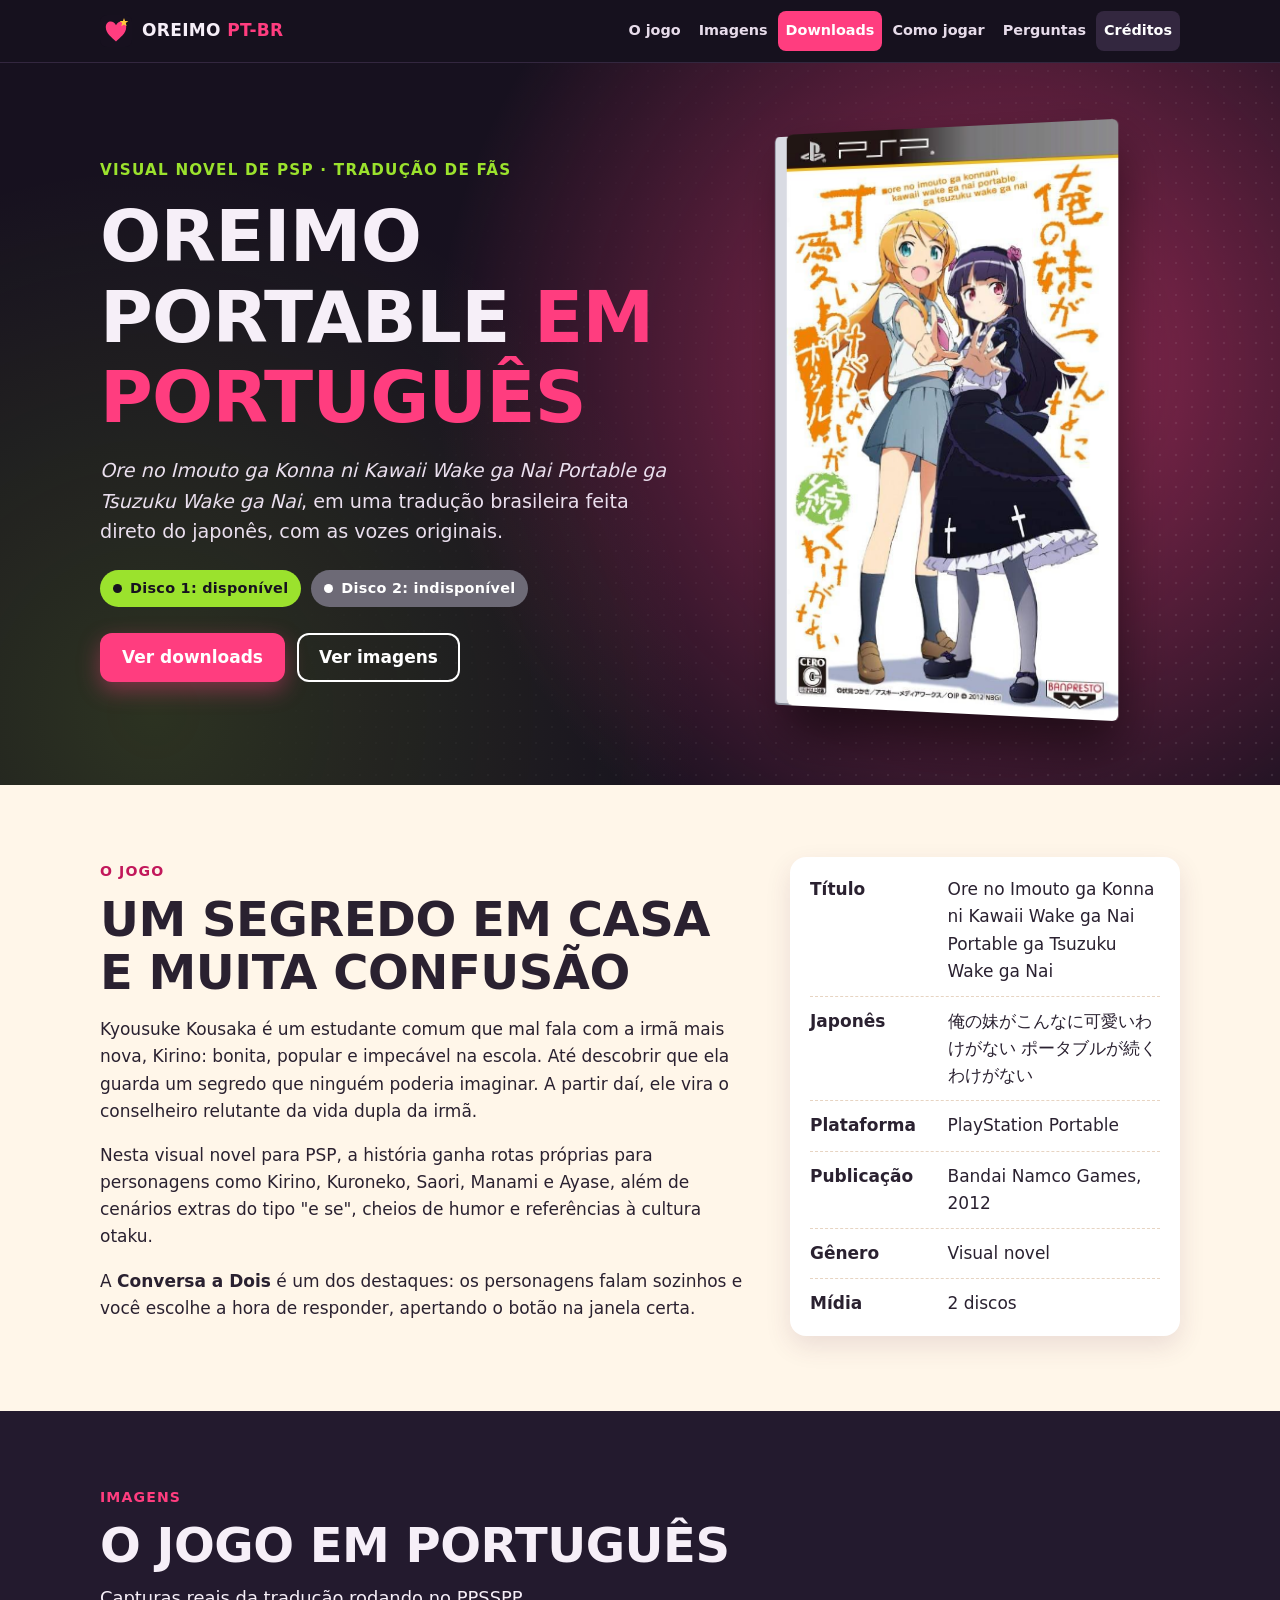
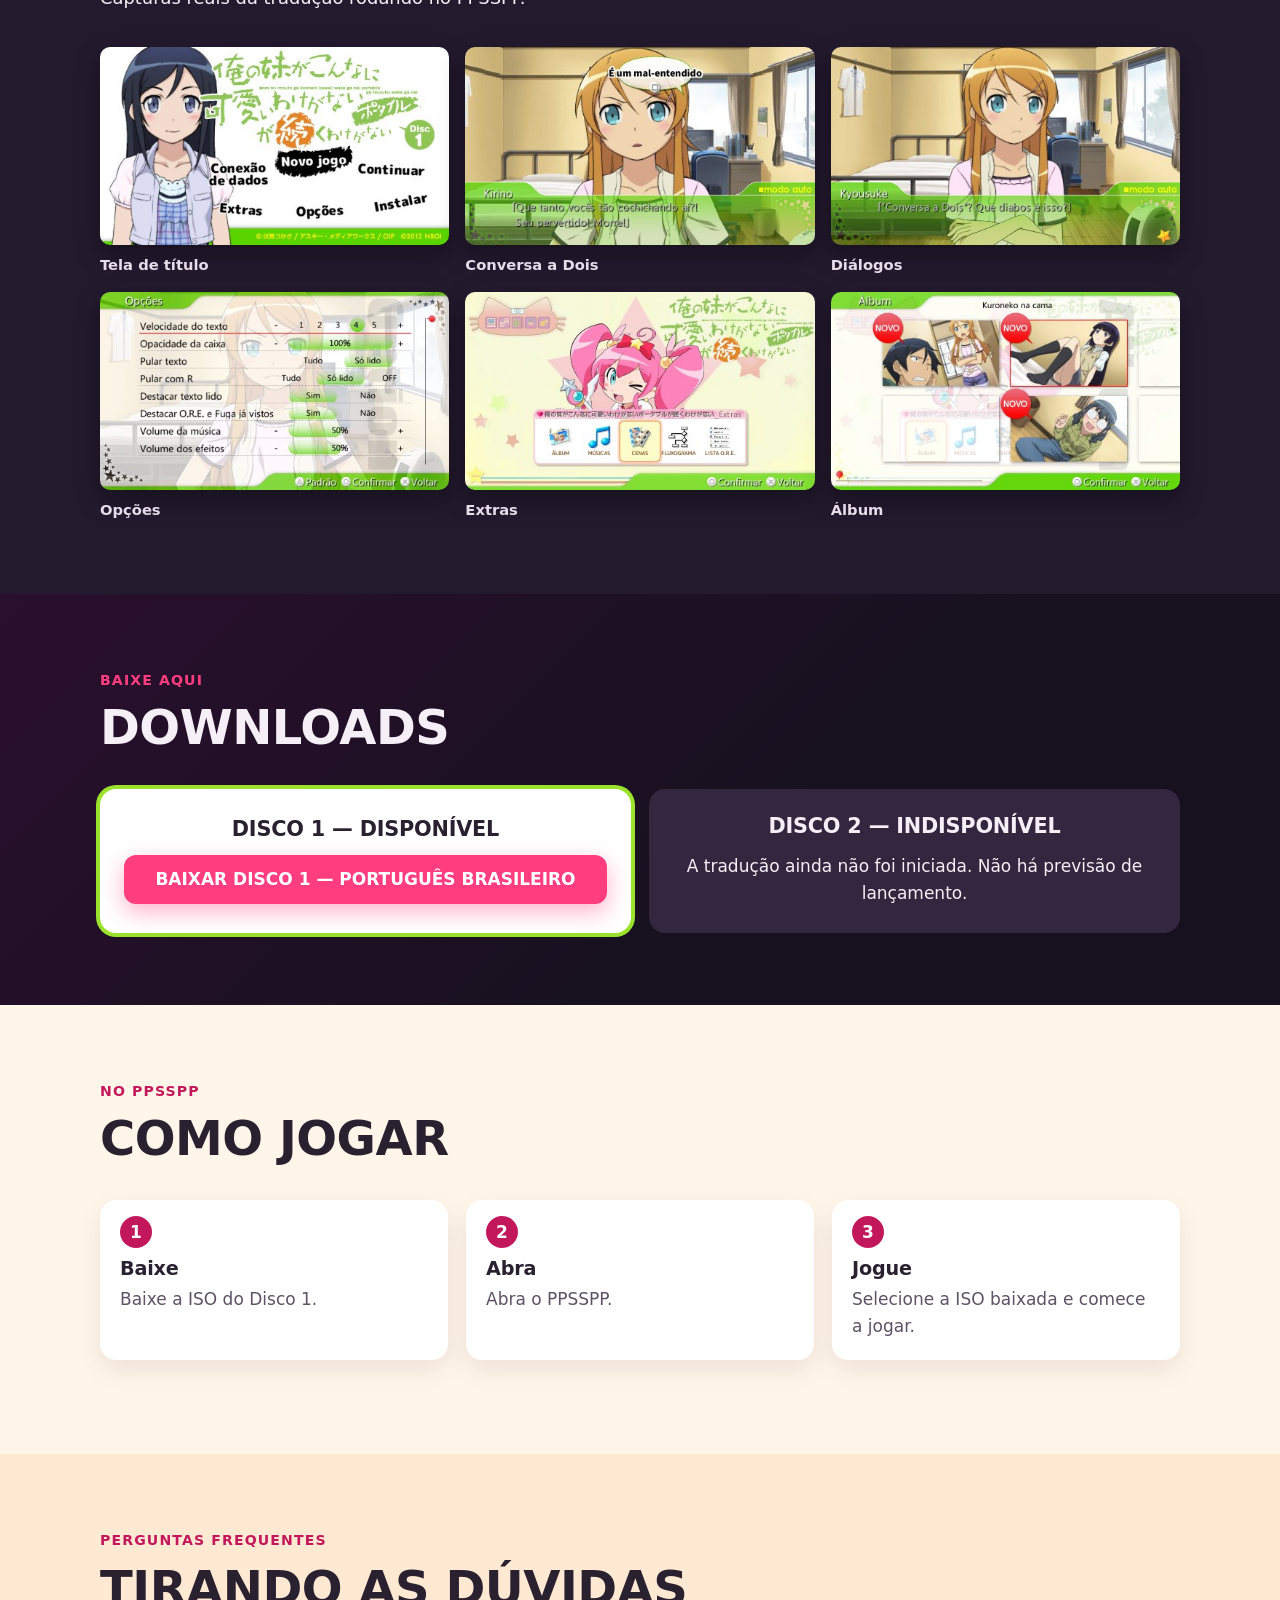
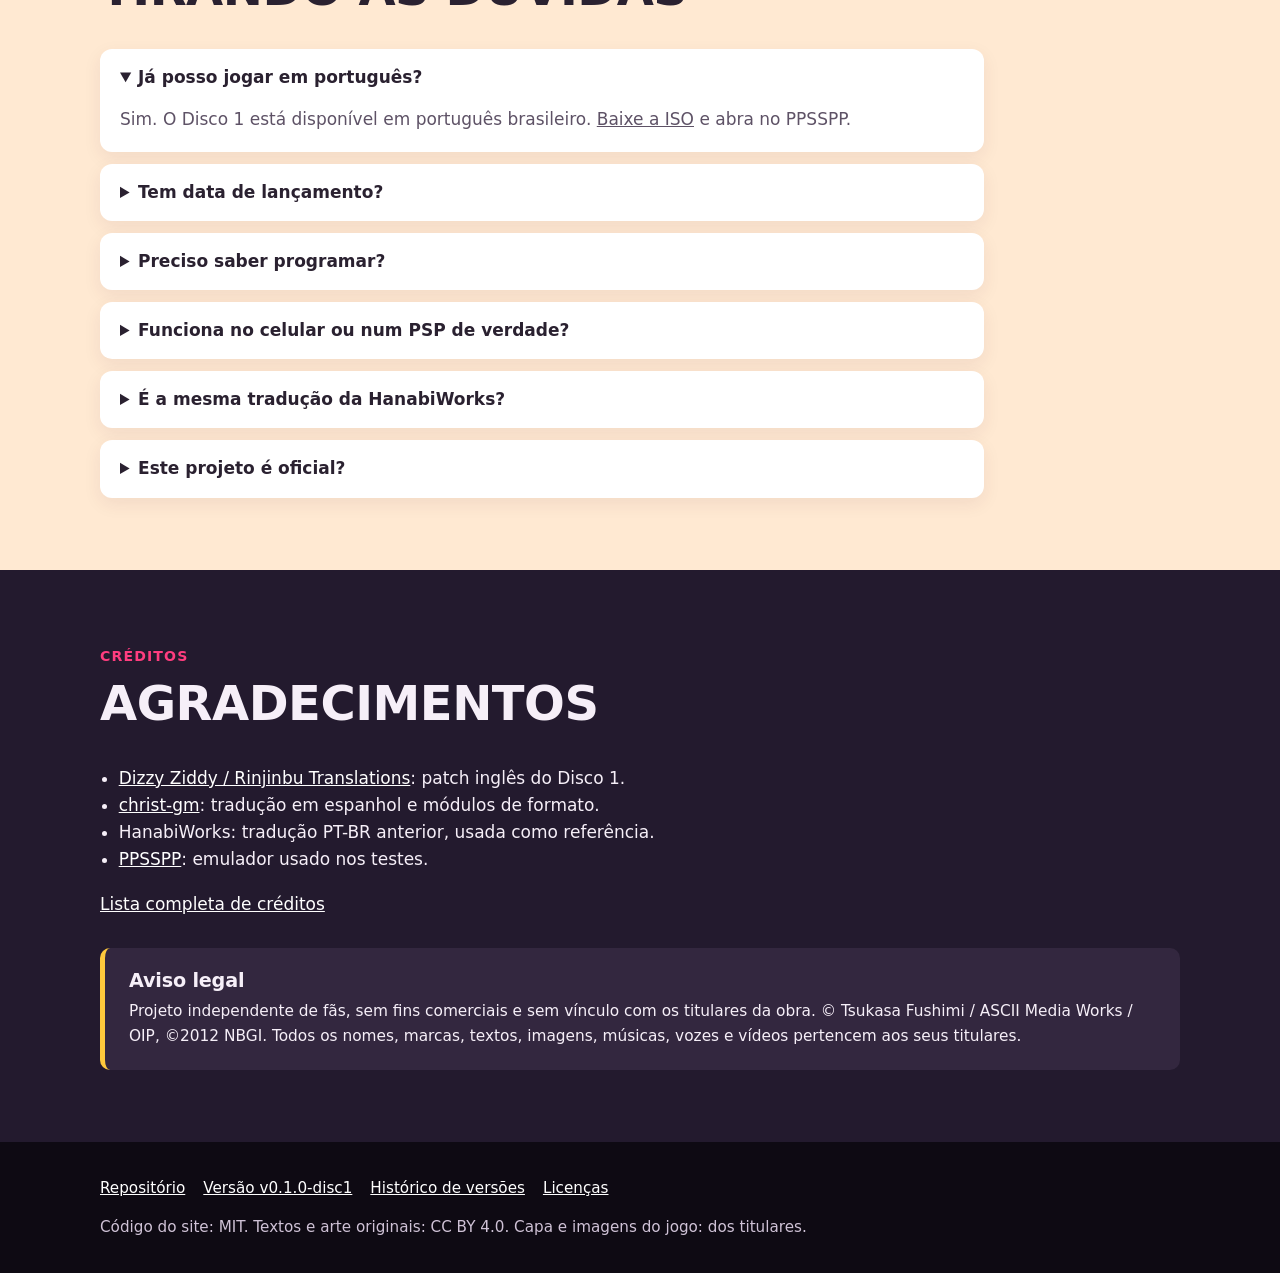
==== commit f6c9b3e1: "refactor(site): simplifica downloads e remove tradução e estatísticas" ====
--- a/site/index.html
+++ b/site/index.html
@@ -42,9 +42,7 @@
     <nav id="menu" aria-label="Navegação principal">
       <ul>
         <li><a href="#jogo">O jogo</a></li>
-        <li><a href="#traducao">Tradução</a></li>
         <li><a href="#imagens">Imagens</a></li>
-        <li><a href="#progresso">Progresso</a></li>
         <li><a class="menu-destaque" href="#downloads">Downloads</a></li>
         <li><a href="#instalacao">Como jogar</a></li>
         <li><a href="#perguntas">Perguntas</a></li>
@@ -67,24 +65,13 @@
         <span class="selo selo-off">Disco 2: indisponível</span>
       </div>
       <div class="acoes">
-        <a class="botao botao-principal" href="https://archive.org/download/oreimo-portable-ga-tsuzuku-ptbr/Oreimo_Disco1_PTBR.iso">BAIXAR DISCO 1 — PORTUGUÊS BRASILEIRO</a>
+        <a class="botao botao-principal" href="#downloads">Ver downloads</a>
         <a class="botao botao-secundario" href="#imagens">Ver imagens</a>
       </div>
     </div>
     <figure class="capa-caixa">
       <img src="assets/capa-oficial.jpg" alt="Capa japonesa do jogo para PSP: Kirino e Kuroneko sobre fundo branco, com o título em letras laranja e o caractere 続 em verde" width="576" height="993">
     </figure>
-  </div>
-</section>
-
-<section class="numeros" aria-label="Disco 1 em números">
-  <div class="conteudo">
-    <ul>
-      <li><strong>299</strong><span>cenas traduzidas</span></li>
-      <li><strong>18.852</strong><span>unidades de texto</span></li>
-      <li><strong>362</strong><span>recursos gráficos</span></li>
-      <li><strong>2</strong><span>vídeos legendados</span></li>
-    </ul>
   </div>
 </section>
 
@@ -110,24 +97,6 @@
   </div>
 </section>
 
-<section class="secao secao-papel-2" id="traducao">
-  <div class="conteudo">
-    <div class="cabeca">
-      <span class="rotulo">A tradução</span>
-      <h2>Feita do japonês, com cuidado de localização</h2>
-      <p>O objetivo é soar natural em português sem perder o humor, a ironia e o jeito de falar de cada personagem.</p>
-    </div>
-    <div class="cartoes">
-      <article class="cartao"><h3>Diálogos completos</h3><p>Todas as 299 cenas do Disco 1 traduzidas e revisadas, incluindo rotas e extras.</p></article>
-      <article class="cartao"><h3>Falas recuperadas</h3><p>A estrutura segue o original japonês, o que devolve as cerca de 36 falas de uma cena cortadas no patch inglês.</p></article>
-      <article class="cartao"><h3>Menus e interface</h3><p>Opções, Histórico, Lista O.R.E., Fluxograma, Álbum, títulos de cena e comentários do modo Barrage.</p></article>
-      <article class="cartao"><h3>Imagens com texto</h3><p>362 recursos refeitos no estilo do original, entre eles os 242 balões da Conversa a Dois, cut-ins e ícones.</p></article>
-      <article class="cartao"><h3>Vídeos legendados</h3><p>Legendas em português nos 2 vídeos que precisavam, com o áudio original preservado.</p></article>
-      <article class="cartao"><h3>Vozes e músicas</h3><p>Áudio japonês original, sem nenhuma alteração.</p></article>
-    </div>
-  </div>
-</section>
-
 <section class="secao secao-escura" id="imagens">
   <div class="conteudo">
     <div class="cabeca">
@@ -146,67 +115,22 @@
   </div>
 </section>
 
-<section class="secao secao-escura" id="progresso" style="padding-top:0">
-  <div class="conteudo">
-    <div class="cabeca">
-      <span class="rotulo">Progresso</span>
-      <h2>Estado dos discos</h2>
-    </div>
-    <!-- Para atualizar um disco, veja docs/ATUALIZAR_SITE.md no repositório. -->
-    <div class="discos">
-      <article class="disco" data-disco="1" data-estado="disponivel">
-        <img src="assets/disco1.svg" alt="" width="244" height="258">
-        <div>
-          <span class="selo selo-ok">Tradução concluída</span>
-          <h3>Disco 1</h3>
-          <ul>
-            <li>Tradução: concluída e aprovada</li>
-            <li>Testes técnicos: concluídos no PPSSPP</li>
-            <li>Download: disponível</li>
-          </ul>
-        </div>
-      </article>
-      <article class="disco disco-off" data-disco="2" data-estado="indisponivel">
-        <img src="assets/disco2.svg" alt="" width="244" height="258">
-        <div>
-          <span class="selo selo-off">Indisponível</span>
-          <h3>Disco 2</h3>
-          <p>A tradução do segundo disco ainda não foi iniciada.</p>
-        </div>
-      </article>
-    </div>
-  </div>
-</section>
-
 <section class="secao downloads" id="downloads">
   <div class="conteudo">
     <div class="cabeca">
       <span class="rotulo">Baixe aqui</span>
       <h2>Downloads</h2>
     </div>
-    <p class="aviso-principal">Disco 1 disponível em português brasileiro.</p>
     <div class="pacotes pacotes-dois">
       <article class="pacote pacote-ativo">
-        <span class="selo selo-ok" style="align-self:flex-start">Disponível</span>
         <h3>DISCO 1 — DISPONÍVEL</h3>
-        <p>Tradução concluída e aprovada. Download direto pelo Internet Archive.</p>
-        <ul class="arquivo-info">
-          <li>Plataforma: PSP</li>
-          <li>Emulador: PPSSPP</li>
-          <li>Idioma dos textos: Português brasileiro</li>
-          <li>Áudio: Japonês</li>
-          <li>Arquivo: <code>Oreimo_Disco1_PTBR.iso</code></li>
-          <li>Tamanho: aproximadamente 1,5 GB</li>
-        </ul>
         <a class="botao botao-principal" href="https://archive.org/download/oreimo-portable-ga-tsuzuku-ptbr/Oreimo_Disco1_PTBR.iso">BAIXAR DISCO 1 — PORTUGUÊS BRASILEIRO</a>
       </article>
       <article class="pacote">
-        <span class="selo selo-off" style="align-self:flex-start">Indisponível</span>
         <h3>DISCO 2 — INDISPONÍVEL</h3>
         <p>A tradução ainda não foi iniciada. Não há previsão de lançamento.</p>
       </article>
     </div>
-    <p class="nota-simples">Para jogar: PPSSPP. Plataforma original: PlayStation Portable.</p>
   </div>
 </section>
 
--- a/site/assets/site.css
+++ b/site/assets/site.css
@@ -92,10 +92,6 @@
 .capa-caixa:hover img { transform: rotateY(-4deg); }
 
 /* Faixa de números */
-.numeros { background: var(--rosa-escuro); }
-.numeros ul { display: grid; grid-template-columns: repeat(4, 1fr); gap: 8px; list-style: none; margin: 0; padding: 26px 0; }
-.numeros strong { display: block; font-size: clamp(1.7rem, 4.6vw, 2.5rem); font-weight: 900; line-height: 1.1; }
-.numeros span { font-size: .95rem; color: #ffe1ec; }
 
 /* Seções */
 .secao { padding: 72px 0; }
@@ -115,12 +111,6 @@
 .ficha div:last-child { border-bottom: 0; }
 .ficha dt { font-weight: 800; }
 .ficha dd { margin: 0; overflow-wrap: anywhere; }
-.cartoes { display: grid; grid-template-columns: repeat(3, 1fr); gap: 18px; }
-.cartao { background: #fff; color: var(--texto); border-radius: var(--raio); padding: 22px; border-top: 5px solid var(--rosa); box-shadow: 0 10px 26px rgba(90, 40, 70, .1); }
-.cartao:nth-child(3n+2) { border-top-color: var(--lima); }
-.cartao:nth-child(3n) { border-top-color: var(--ouro); }
-.cartao h3 { margin-bottom: 8px; }
-.cartao p { margin: 0; color: var(--texto-suave); }
 .demonstracao { display: grid; grid-template-columns: 1.1fr .9fr; gap: 36px; align-items: center; }
 .demonstracao img { border-radius: var(--raio); box-shadow: var(--sombra); }
 .etiqueta { display: inline-block; background: var(--ouro); color: var(--tinta); padding: 4px 10px; border-radius: 6px; font-size: .85rem; font-weight: 800; margin-bottom: 12px; }
@@ -133,28 +123,16 @@
 .galeria figcaption { margin-top: 8px; font-size: .92rem; font-weight: 700; color: #e7dcea; }
 
 /* Discos */
-.discos { display: grid; grid-template-columns: 1fr 1fr; gap: 22px; }
-.disco { display: grid; grid-template-columns: 150px 1fr; gap: 22px; align-items: center; background: var(--tinta-3); border-radius: var(--raio); padding: 24px; }
-.disco-off { background: #2a2730; }
-.disco-off img { filter: saturate(.3); }
-.disco h3 { font-size: 1.5rem; margin: 10px 0 8px; font-weight: 900; }
-.disco ul { margin: 0; padding-left: 1.1em; }
-.disco p { margin: 0; color: #ddd0e2; }
 
 /* Downloads */
 .downloads { background: linear-gradient(135deg, #2a0f2e, var(--tinta) 60%); }
-.aviso-principal { display: flex; flex-wrap: wrap; align-items: center; gap: 12px 18px; background: var(--ouro); color: var(--tinta); border-radius: var(--raio); padding: 20px 24px; margin-bottom: 26px; font-size: clamp(1.15rem, 3.4vw, 1.5rem); font-weight: 900; }
-.pacotes { display: grid; grid-template-columns: repeat(3, 1fr); gap: 18px; margin-bottom: 26px; }
-.pacote { display: flex; flex-direction: column; min-width: 0; gap: 10px; background: var(--tinta-3); border-radius: var(--raio); padding: 24px; }
-.arquivo-info { margin: 0 0 8px; padding-left: 1.2em; overflow-wrap: anywhere; }
+.pacotes { display: grid; grid-template-columns: repeat(3, 1fr); gap: 18px; }
+.pacote { display: flex; flex-direction: column; justify-content: center; align-items: center; min-width: 0; gap: 14px; background: var(--tinta-3); border-radius: var(--raio); padding: 26px 24px; text-align: center; }
 .pacotes-dois { grid-template-columns: repeat(2, 1fr); }
-.nota-simples { margin: 0; color: #e7dcea; font-weight: 700; }
 .pacote-ativo { background: #fff; color: var(--texto); box-shadow: 0 0 0 4px var(--lima); }
 .pacote-ativo p { color: var(--texto-suave); }
 .pacote h3 { font-size: 1.3rem; }
 .pacote p { margin: 0; }
-.pacote .botao, .pacote .estado-botao { margin-top: auto; }
-.estado-botao { display: flex; align-items: center; justify-content: center; min-height: 48px; padding: 11px 16px; border-radius: 12px; border: 2px dashed #a99bb3; color: #e2d7e7; font-weight: 800; text-align: center; }
 .pacote-ativo .botao { width: 100%; }
 .precisa { display: grid; grid-template-columns: 1fr 1fr; gap: 18px; }
 .precisa > div { background: rgba(255, 255, 255, .06); border-radius: var(--raio); padding: 20px 24px; }
@@ -207,18 +185,16 @@
   #menu.aberto { display: block; }
   #menu ul { flex-direction: column; }
   #menu a { padding: 11px 12px; font-size: 1.02rem; }
-  .abertura-grade, .duas, .duas-iguais, .demonstracao, .discos { grid-template-columns: 1fr; }
+  .abertura-grade, .duas, .duas-iguais, .demonstracao { grid-template-columns: 1fr; }
   .abertura-grade { padding-top: 44px; padding-bottom: 52px; gap: 36px; }
   .capa-caixa { width: min(260px, 70%); }
   .capa-caixa img { transform: none; box-shadow: 0 18px 36px rgba(0, 0, 0, .5); }
-  .cartoes, .pacotes, .passos, .galeria { grid-template-columns: 1fr 1fr; }
-  .numeros ul { grid-template-columns: 1fr 1fr; }
+  .pacotes, .passos, .galeria { grid-template-columns: 1fr 1fr; }
 }
 
 @media (max-width: 640px) {
   .secao { padding: 52px 0; }
-  .cartoes, .pacotes, .pacotes-dois, .passos, .precisa, .galeria { grid-template-columns: 1fr; }
-  .disco { grid-template-columns: 96px 1fr; gap: 16px; padding: 18px; }
+  .pacotes, .pacotes-dois, .passos, .precisa, .galeria { grid-template-columns: 1fr; }
   .acoes .botao { flex: 1 1 100%; }
   .ficha div { grid-template-columns: 1fr; gap: 0; }
   th, td { padding: 10px 8px; }
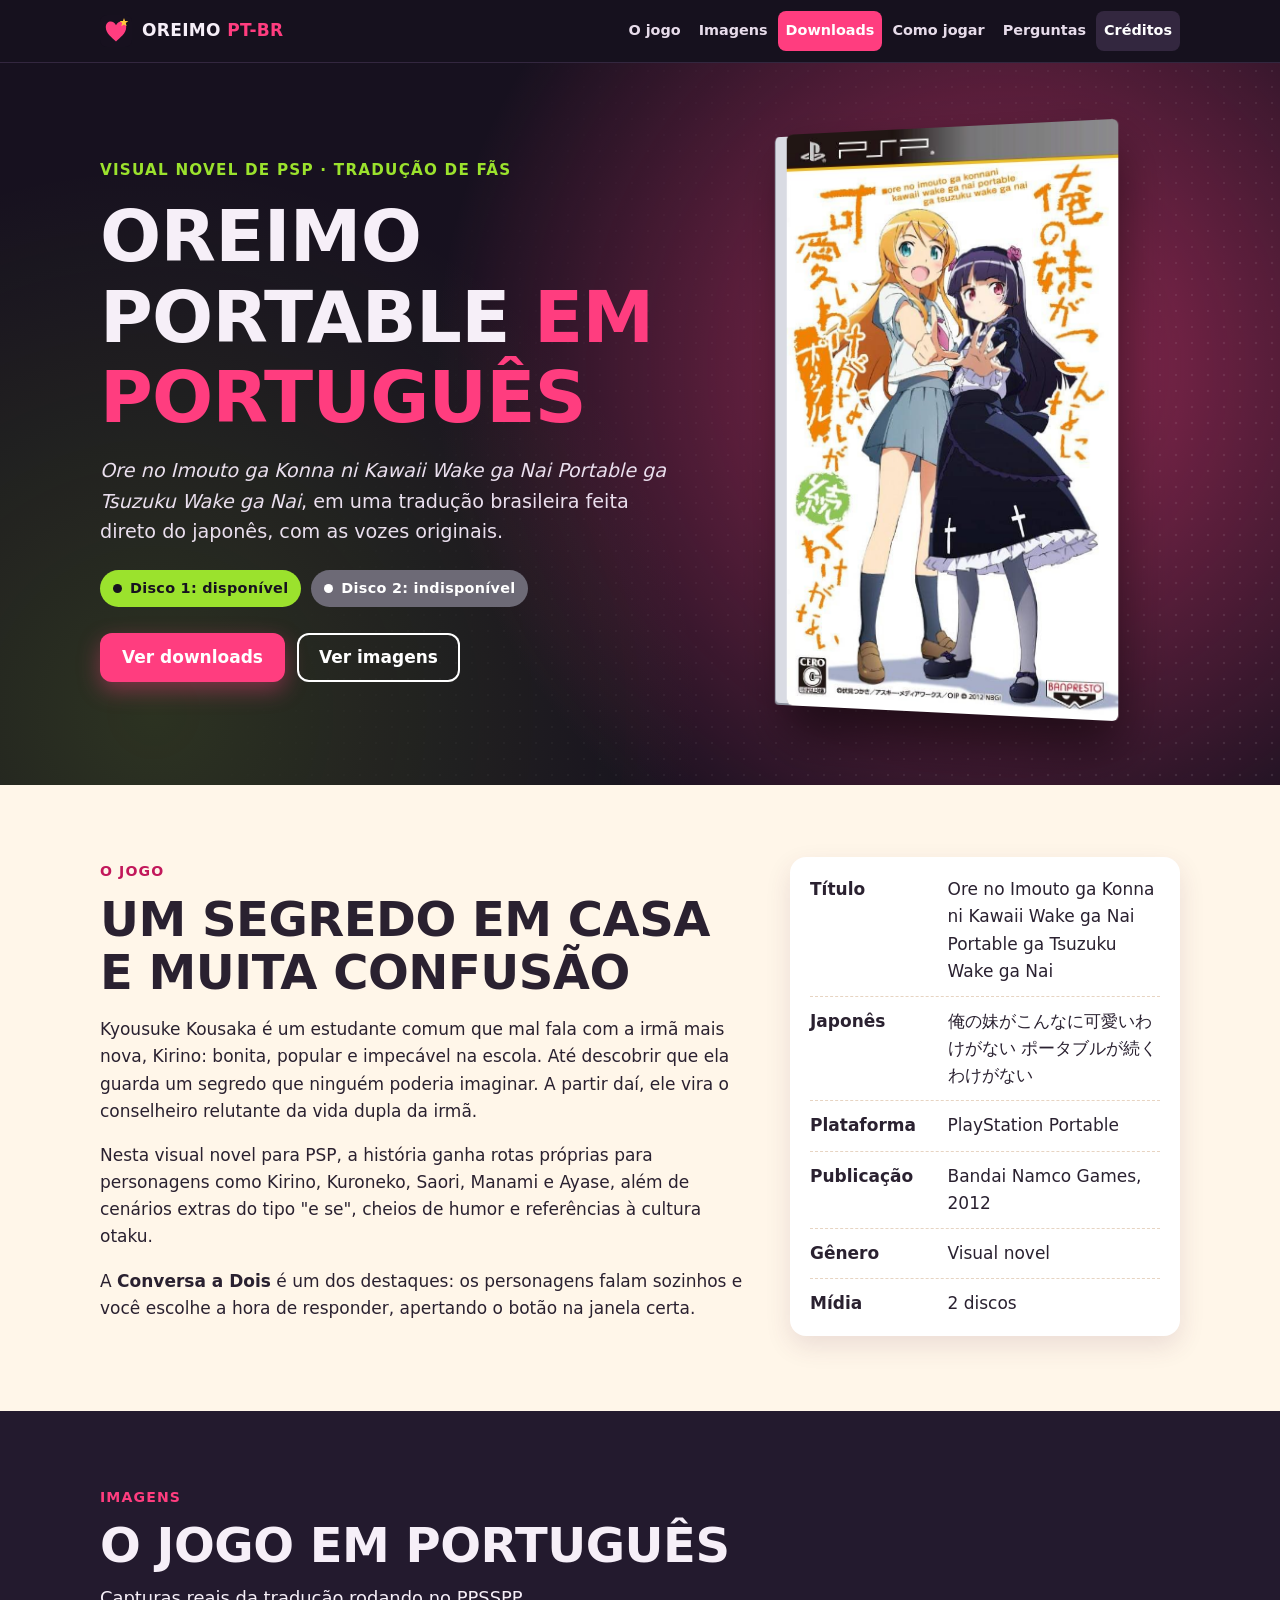
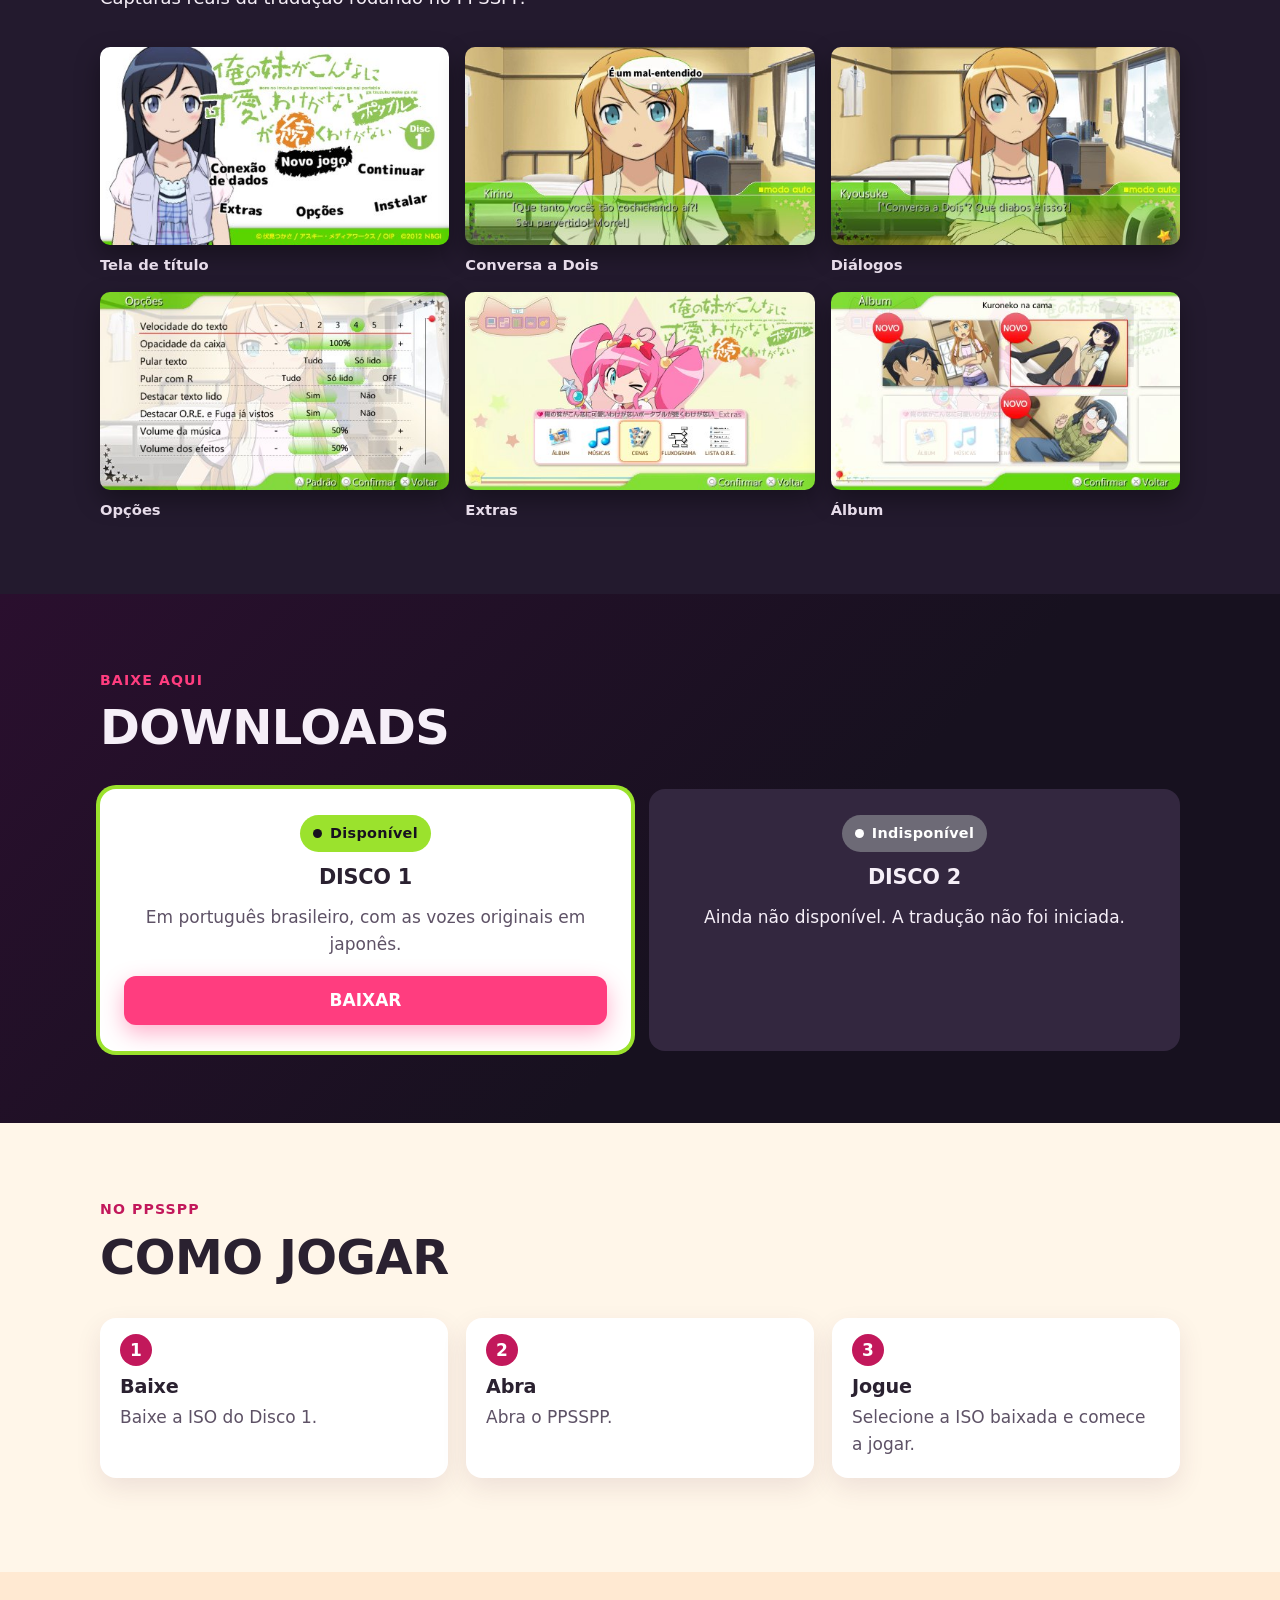
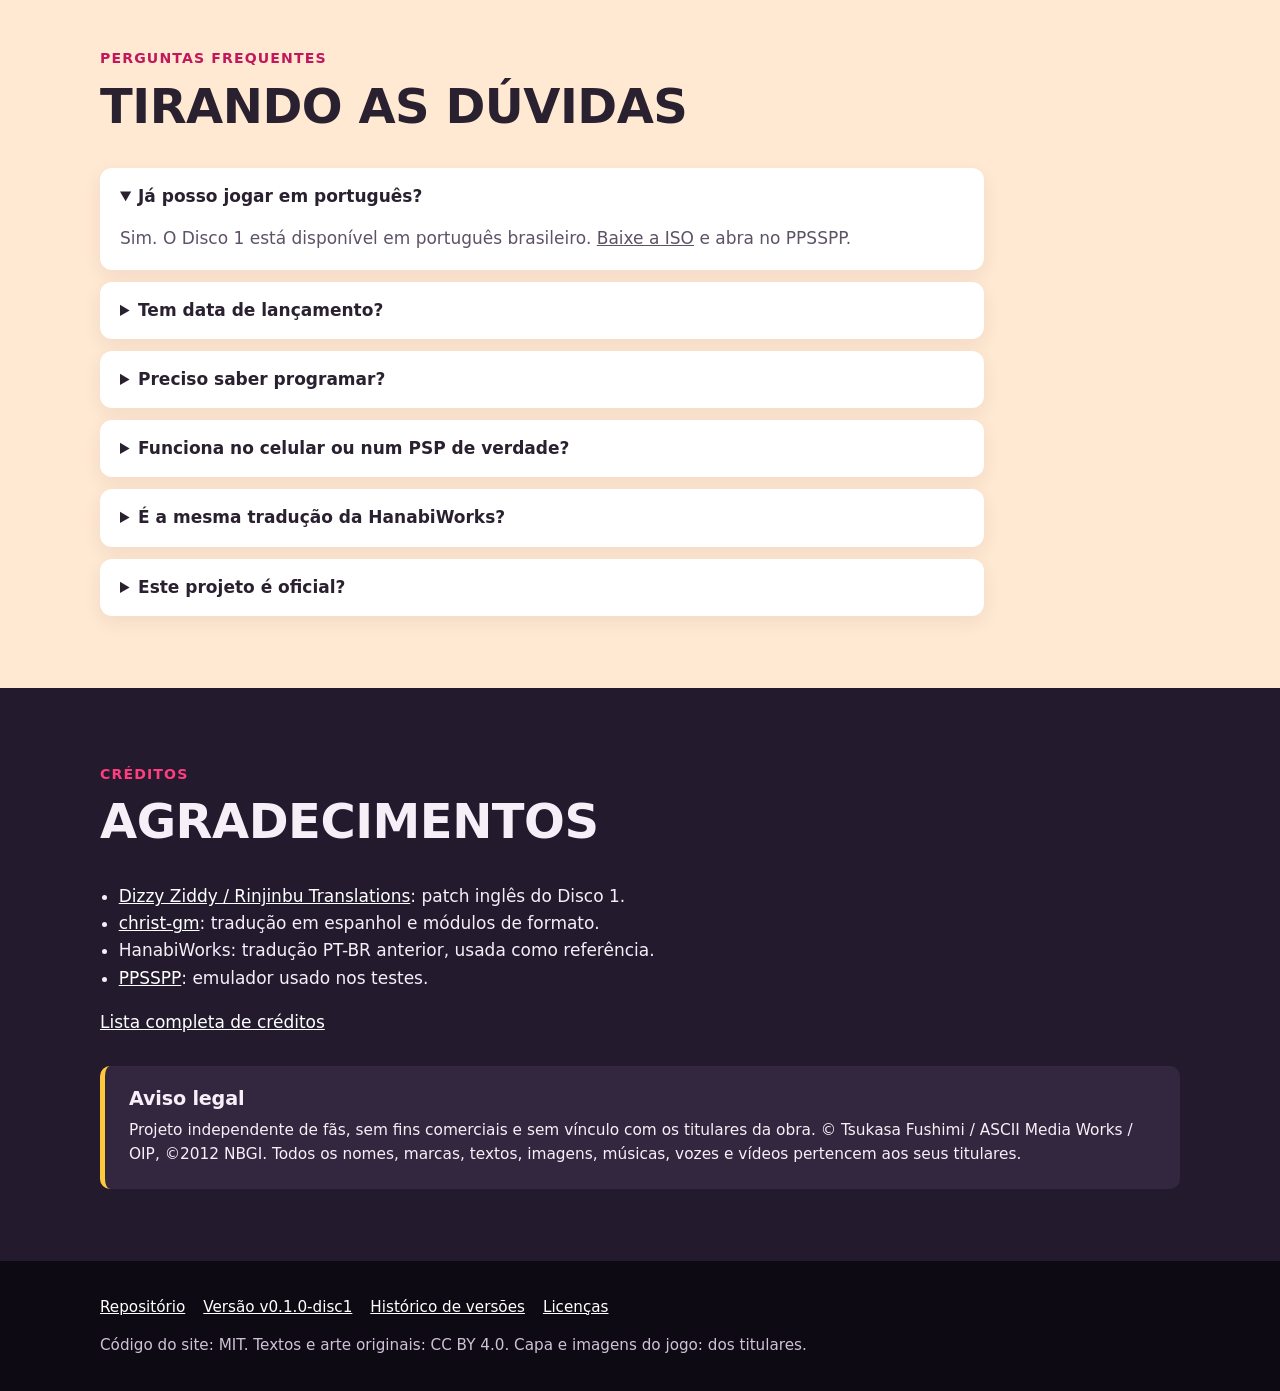
==== commit 4818173c: "refactor(site): simplifica os cards dos discos" ====
--- a/site/index.html
+++ b/site/index.html
@@ -123,12 +123,15 @@
     </div>
     <div class="pacotes pacotes-dois">
       <article class="pacote pacote-ativo">
-        <h3>DISCO 1 — DISPONÍVEL</h3>
-        <a class="botao botao-principal" href="https://archive.org/download/oreimo-portable-ga-tsuzuku-ptbr/Oreimo_Disco1_PTBR.iso">BAIXAR DISCO 1 — PORTUGUÊS BRASILEIRO</a>
+        <span class="selo selo-ok">Disponível</span>
+        <h3>DISCO 1</h3>
+        <p>Em português brasileiro, com as vozes originais em japonês.</p>
+        <a class="botao botao-principal" href="https://archive.org/download/oreimo-portable-ga-tsuzuku-ptbr/Oreimo_Disco1_PTBR.iso" aria-label="Baixar Disco 1 em português brasileiro">BAIXAR</a>
       </article>
       <article class="pacote">
-        <h3>DISCO 2 — INDISPONÍVEL</h3>
-        <p>A tradução ainda não foi iniciada. Não há previsão de lançamento.</p>
+        <span class="selo selo-off">Indisponível</span>
+        <h3>DISCO 2</h3>
+        <p>Ainda não disponível. A tradução não foi iniciada.</p>
       </article>
     </div>
   </div>
--- a/site/assets/site.css
+++ b/site/assets/site.css
@@ -127,13 +127,13 @@
 /* Downloads */
 .downloads { background: linear-gradient(135deg, #2a0f2e, var(--tinta) 60%); }
 .pacotes { display: grid; grid-template-columns: repeat(3, 1fr); gap: 18px; }
-.pacote { display: flex; flex-direction: column; justify-content: center; align-items: center; min-width: 0; gap: 14px; background: var(--tinta-3); border-radius: var(--raio); padding: 26px 24px; text-align: center; }
+.pacote { display: flex; flex-direction: column; align-items: center; min-width: 0; gap: 14px; background: var(--tinta-3); border-radius: var(--raio); padding: 26px 24px; text-align: center; }
 .pacotes-dois { grid-template-columns: repeat(2, 1fr); }
 .pacote-ativo { background: #fff; color: var(--texto); box-shadow: 0 0 0 4px var(--lima); }
 .pacote-ativo p { color: var(--texto-suave); }
 .pacote h3 { font-size: 1.3rem; }
 .pacote p { margin: 0; }
-.pacote-ativo .botao { width: 100%; }
+.pacote-ativo .botao { width: 100%; margin-top: 4px; }
 .precisa { display: grid; grid-template-columns: 1fr 1fr; gap: 18px; }
 .precisa > div { background: rgba(255, 255, 255, .06); border-radius: var(--raio); padding: 20px 24px; }
 .precisa h3 { margin-bottom: 8px; }
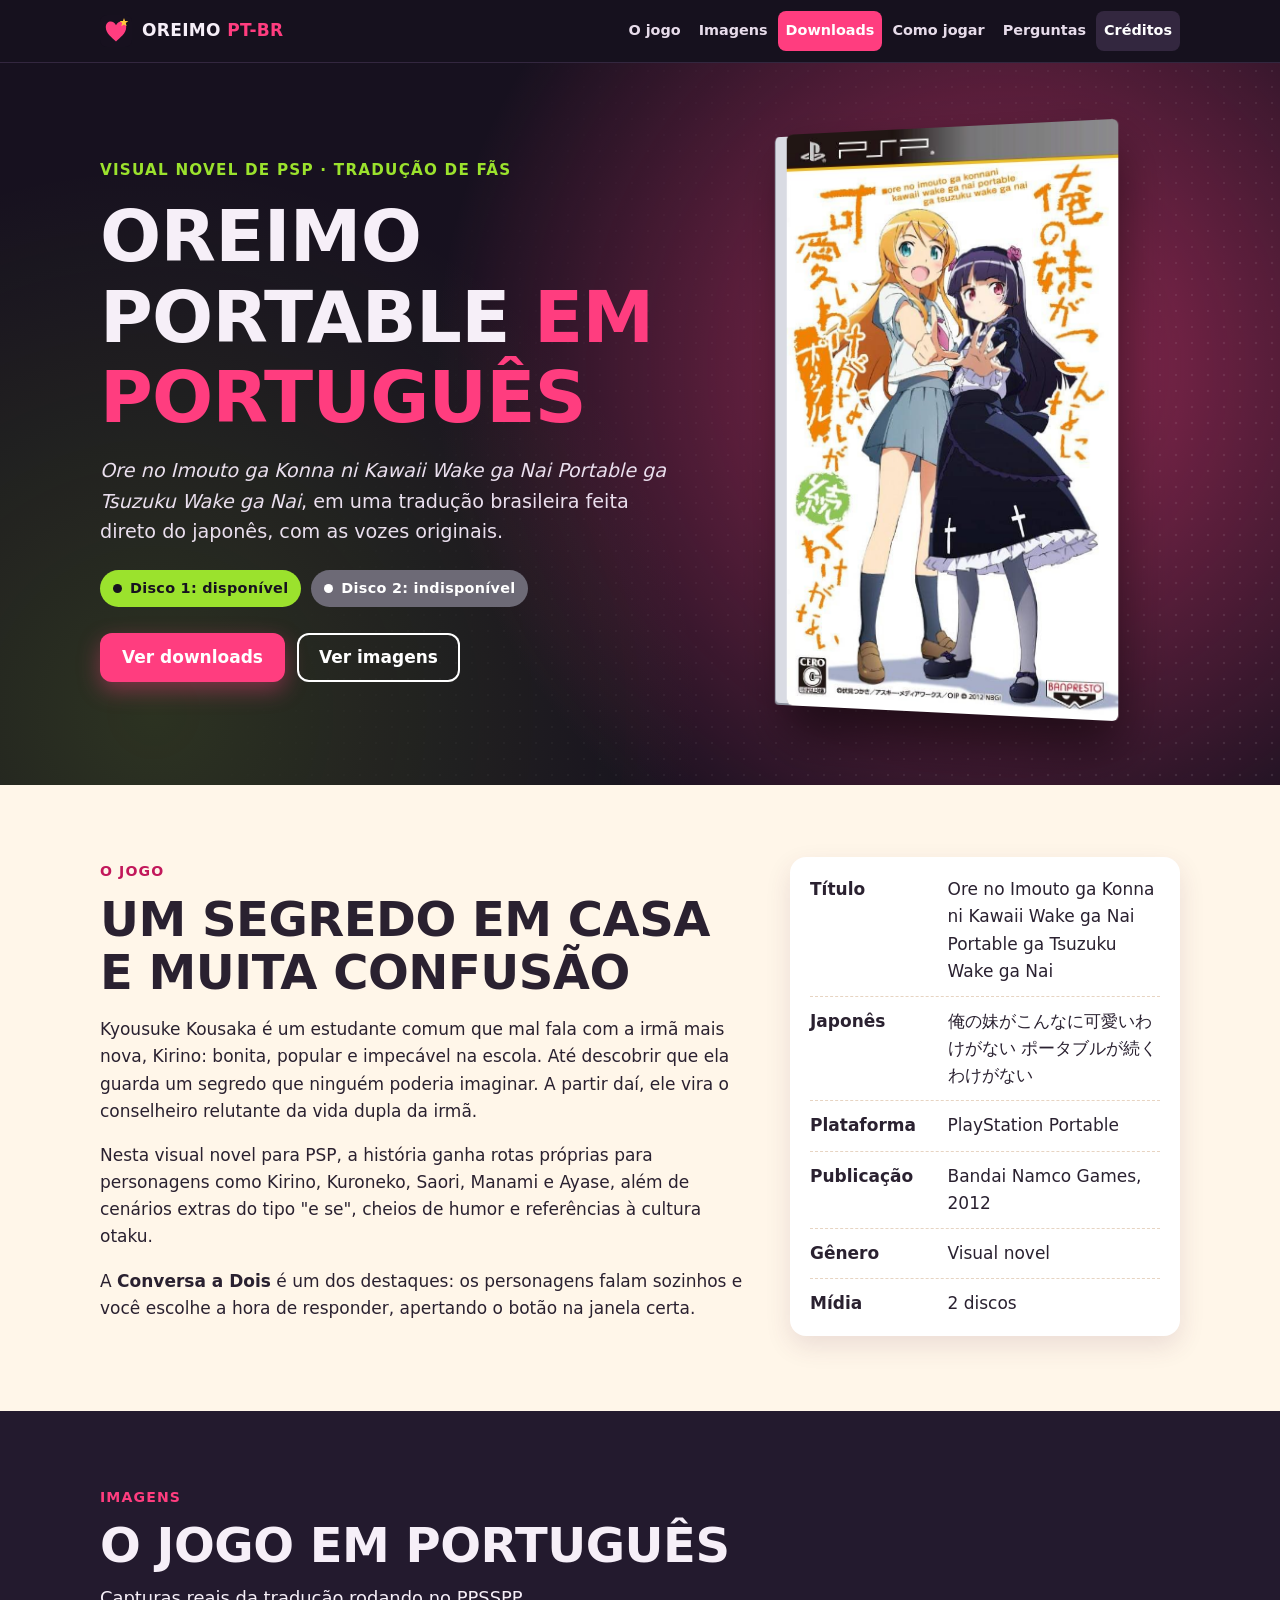
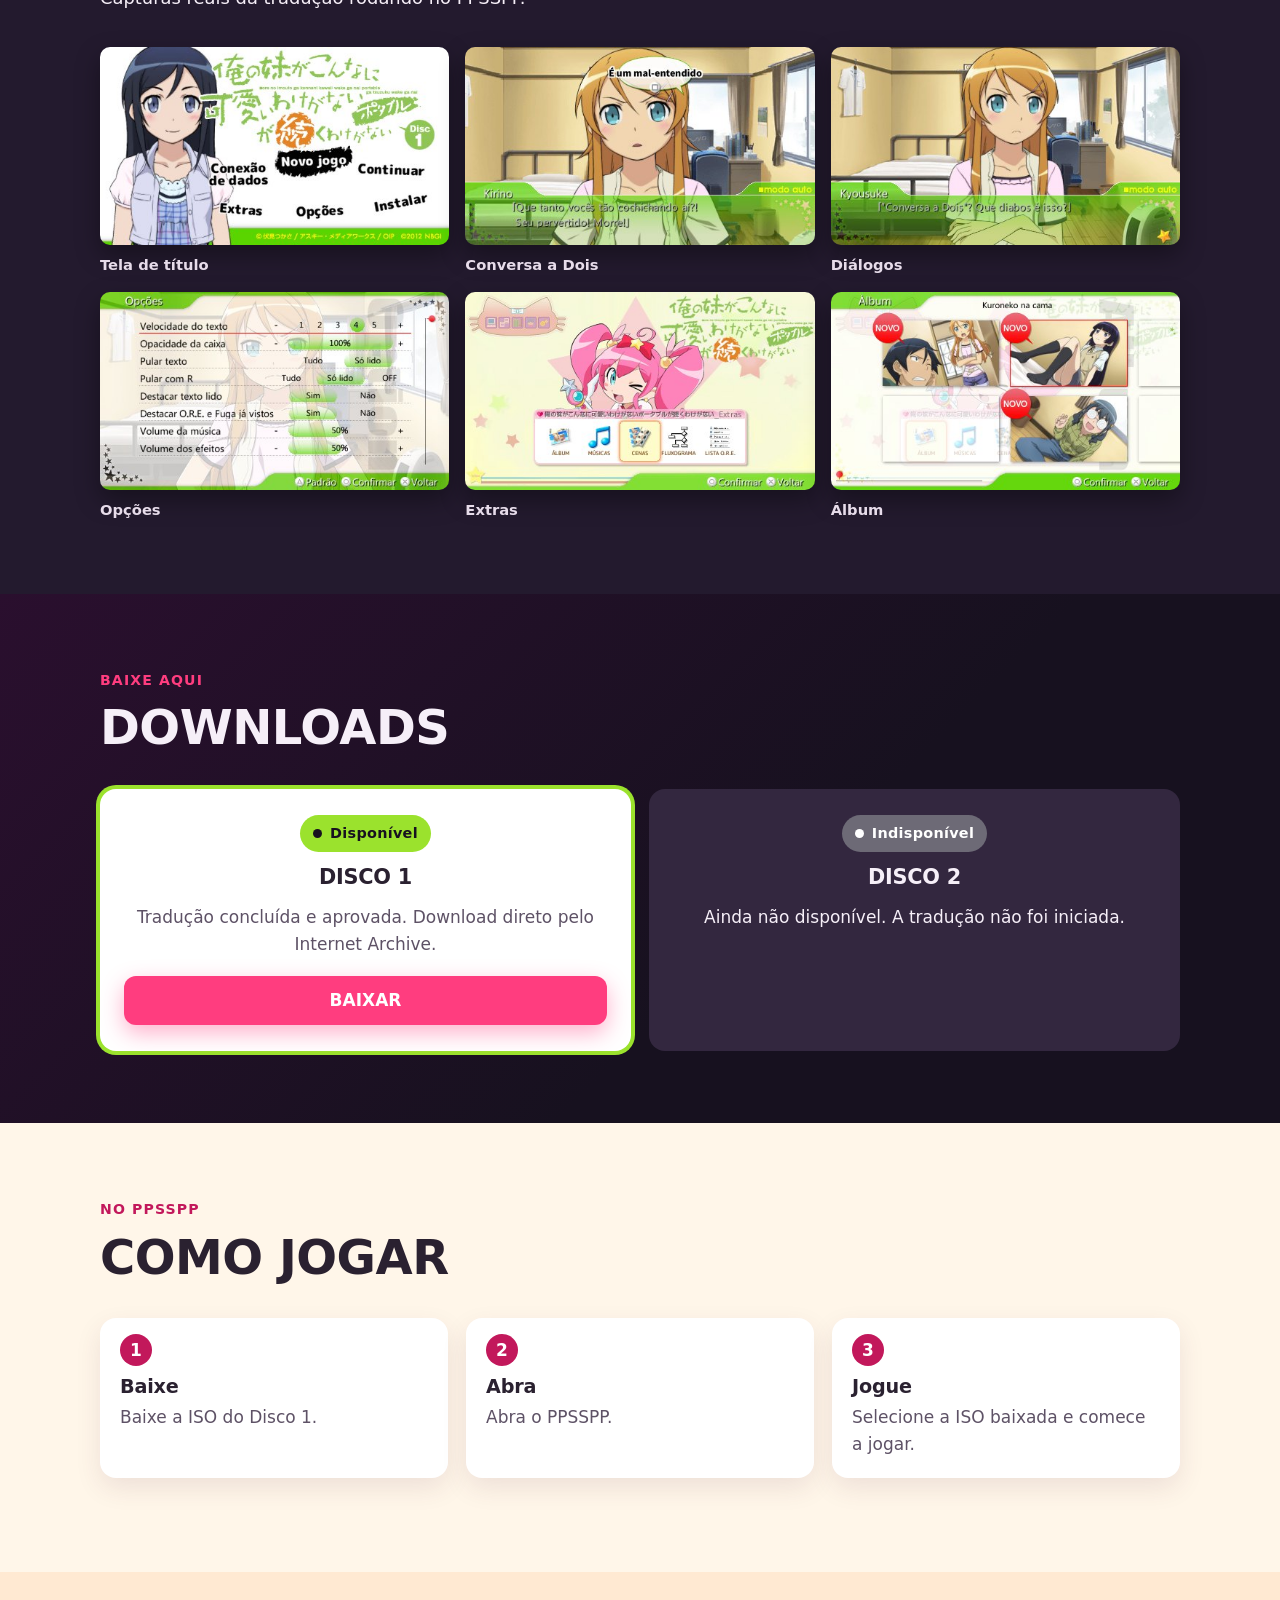
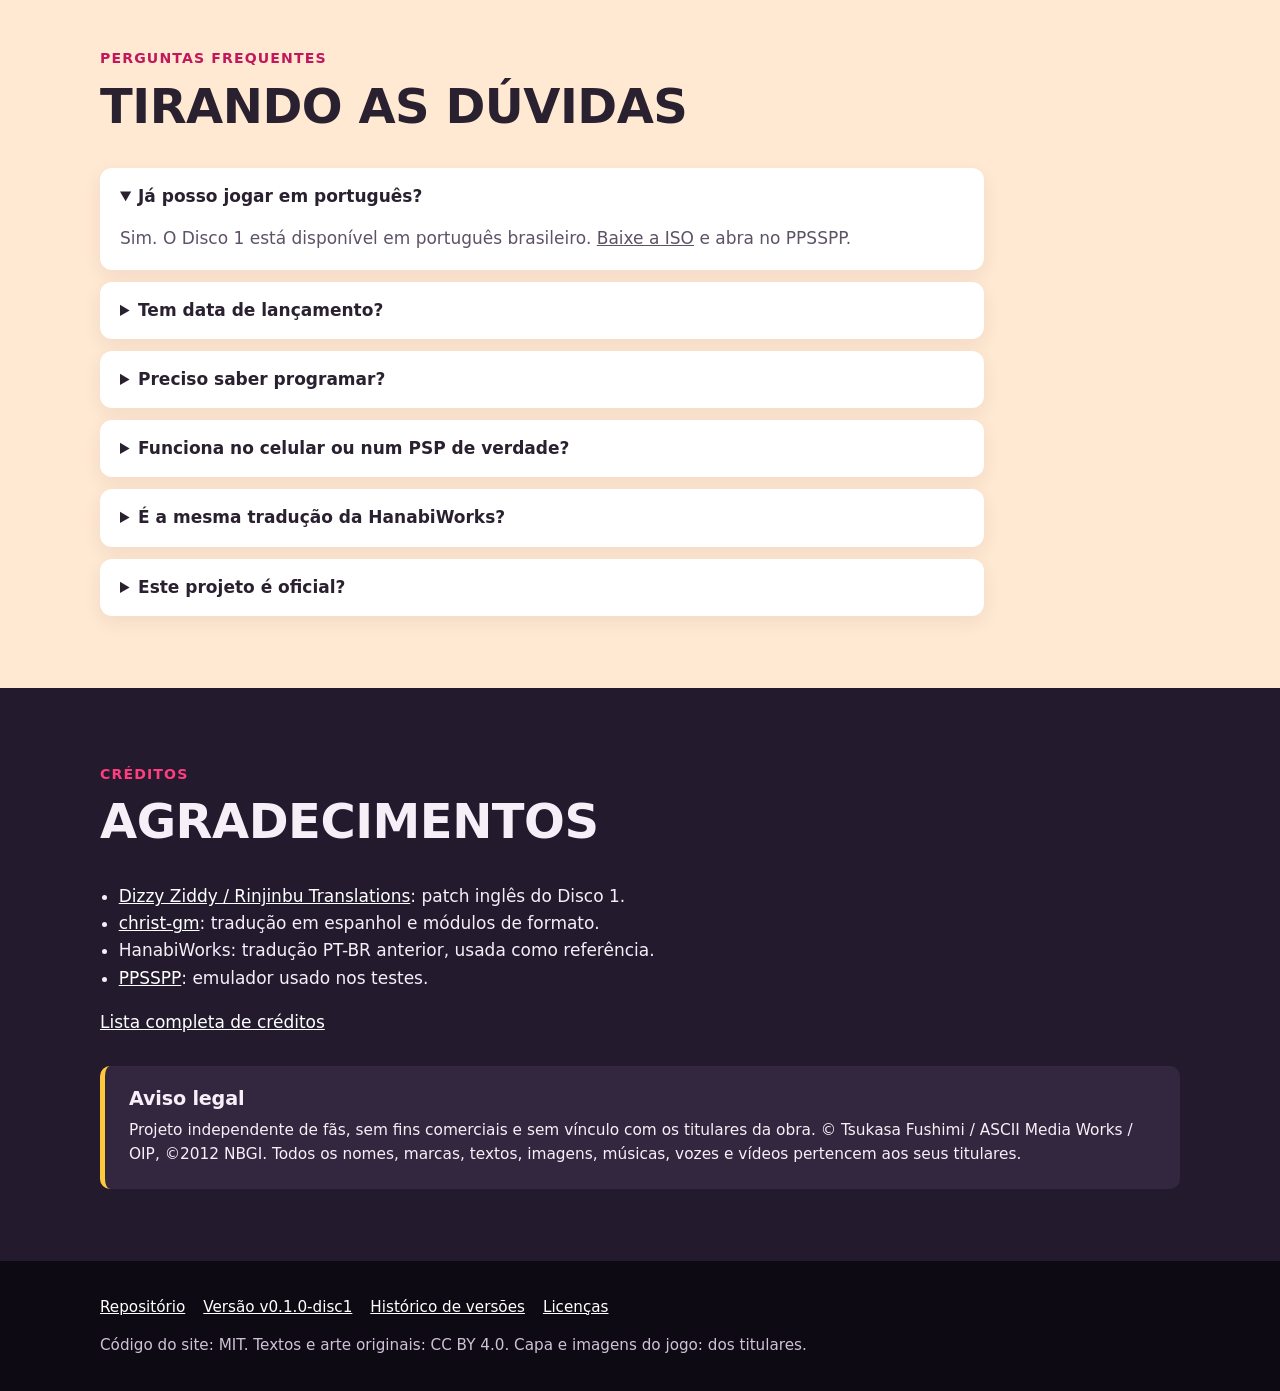
==== commit 518e932d: "fix(site): restaura a descrição do cartão do Disco 1" ====
--- a/site/index.html
+++ b/site/index.html
@@ -125,7 +125,7 @@
       <article class="pacote pacote-ativo">
         <span class="selo selo-ok">Disponível</span>
         <h3>DISCO 1</h3>
-        <p>Em português brasileiro, com as vozes originais em japonês.</p>
+        <p>Tradução concluída e aprovada. Download direto pelo Internet Archive.</p>
         <a class="botao botao-principal" href="https://archive.org/download/oreimo-portable-ga-tsuzuku-ptbr/Oreimo_Disco1_PTBR.iso" aria-label="Baixar Disco 1 em português brasileiro">BAIXAR</a>
       </article>
       <article class="pacote">
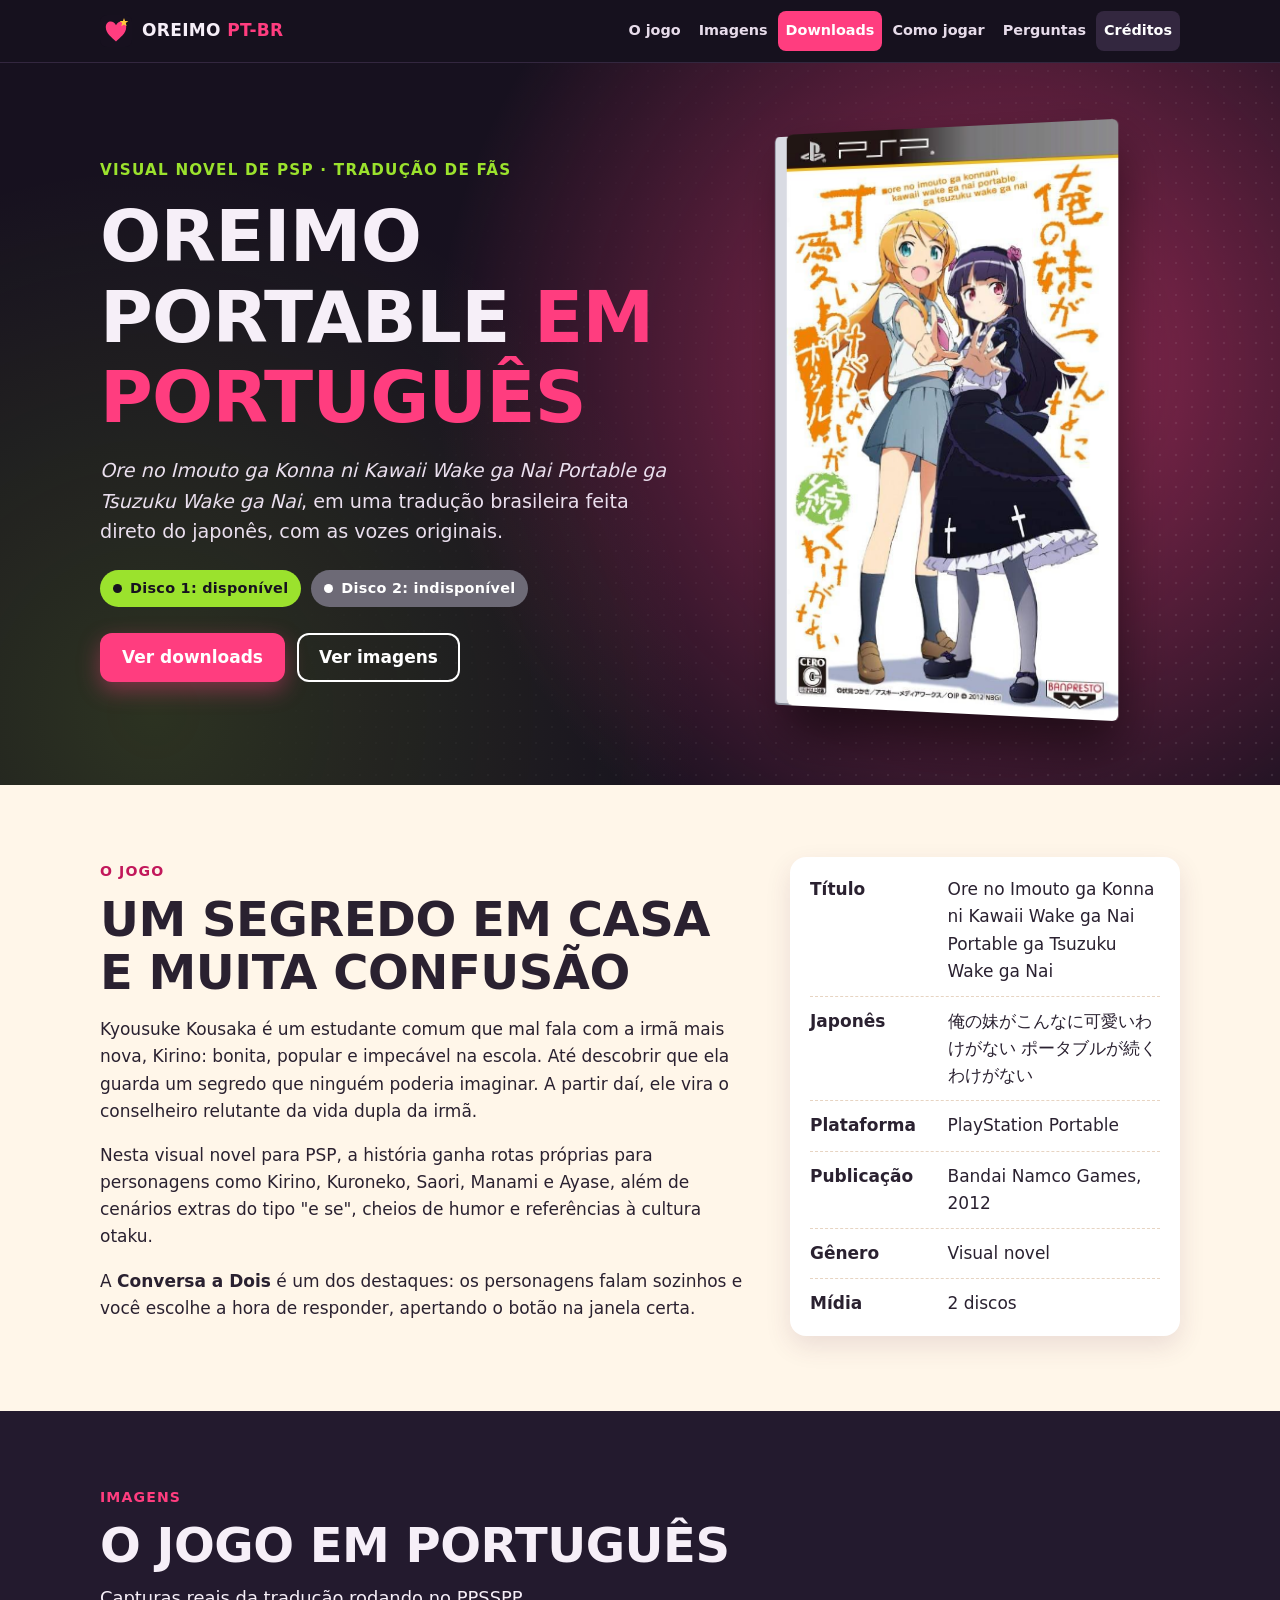
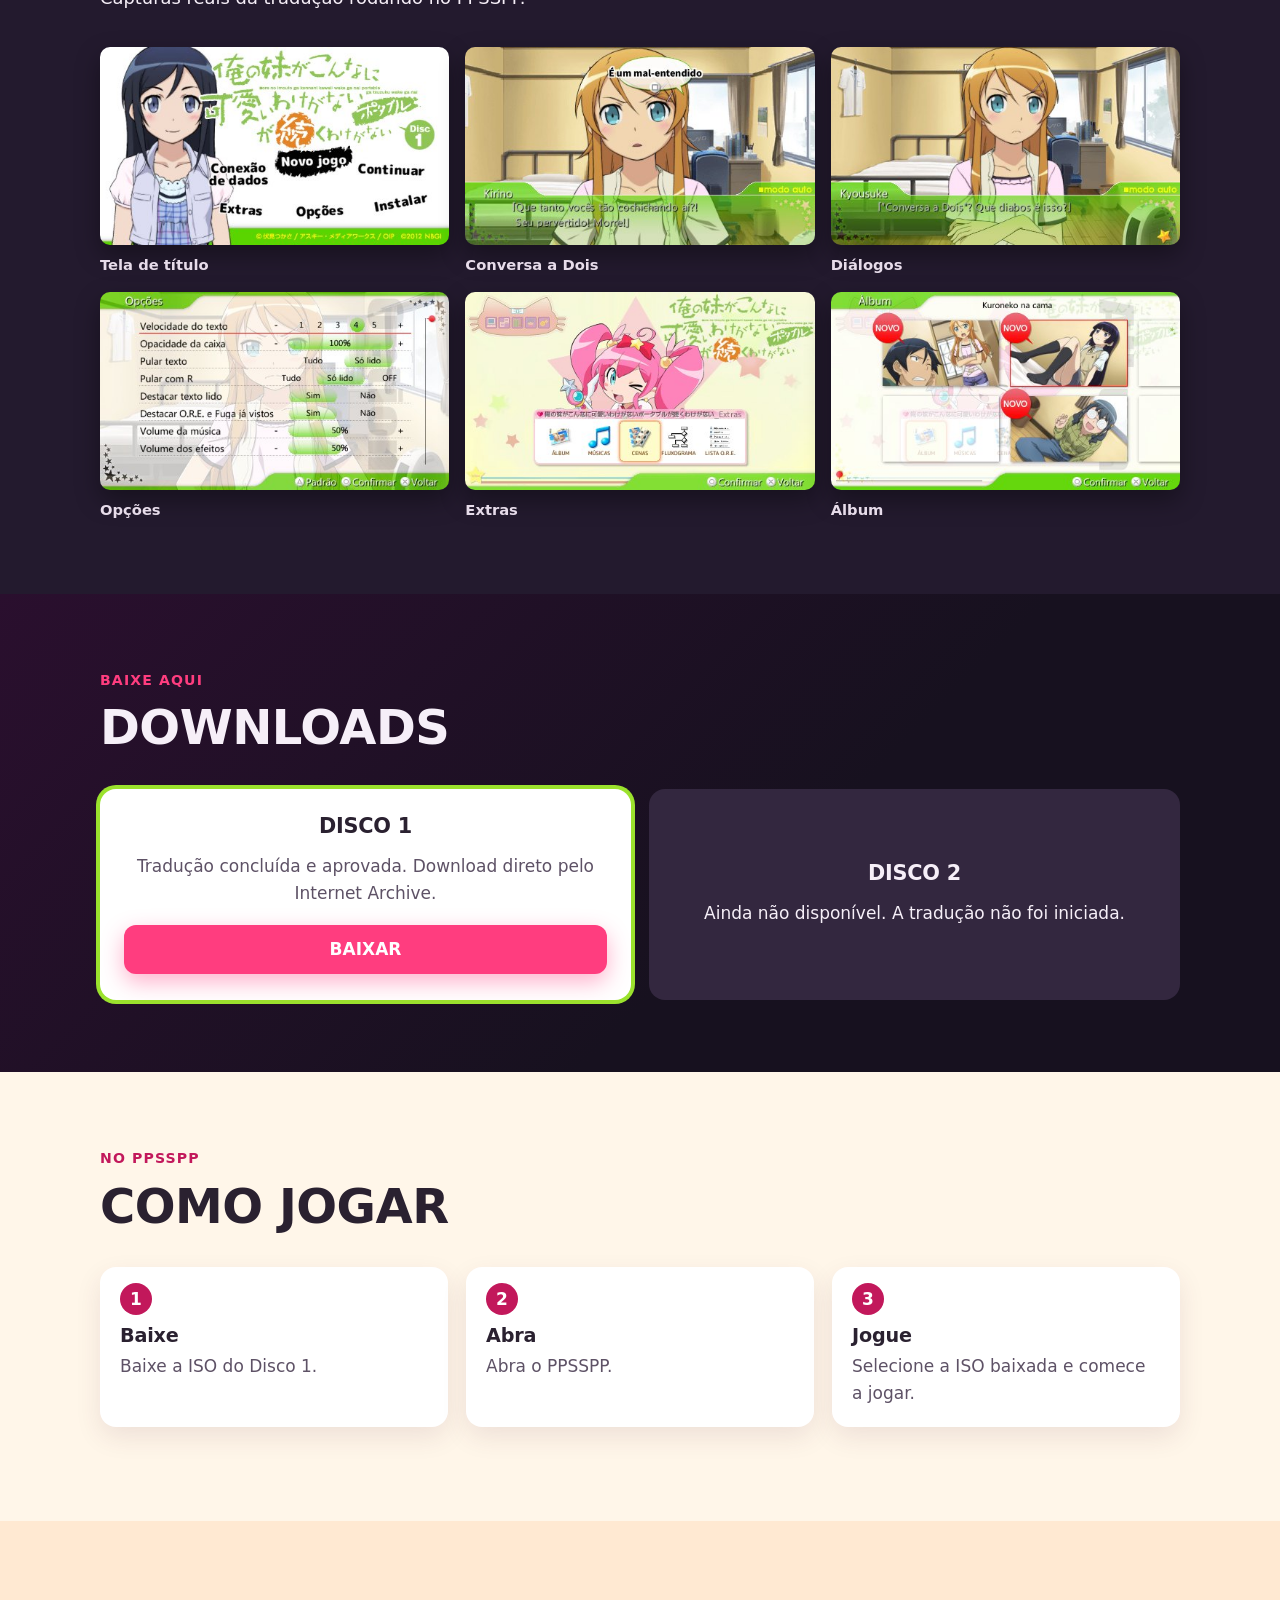
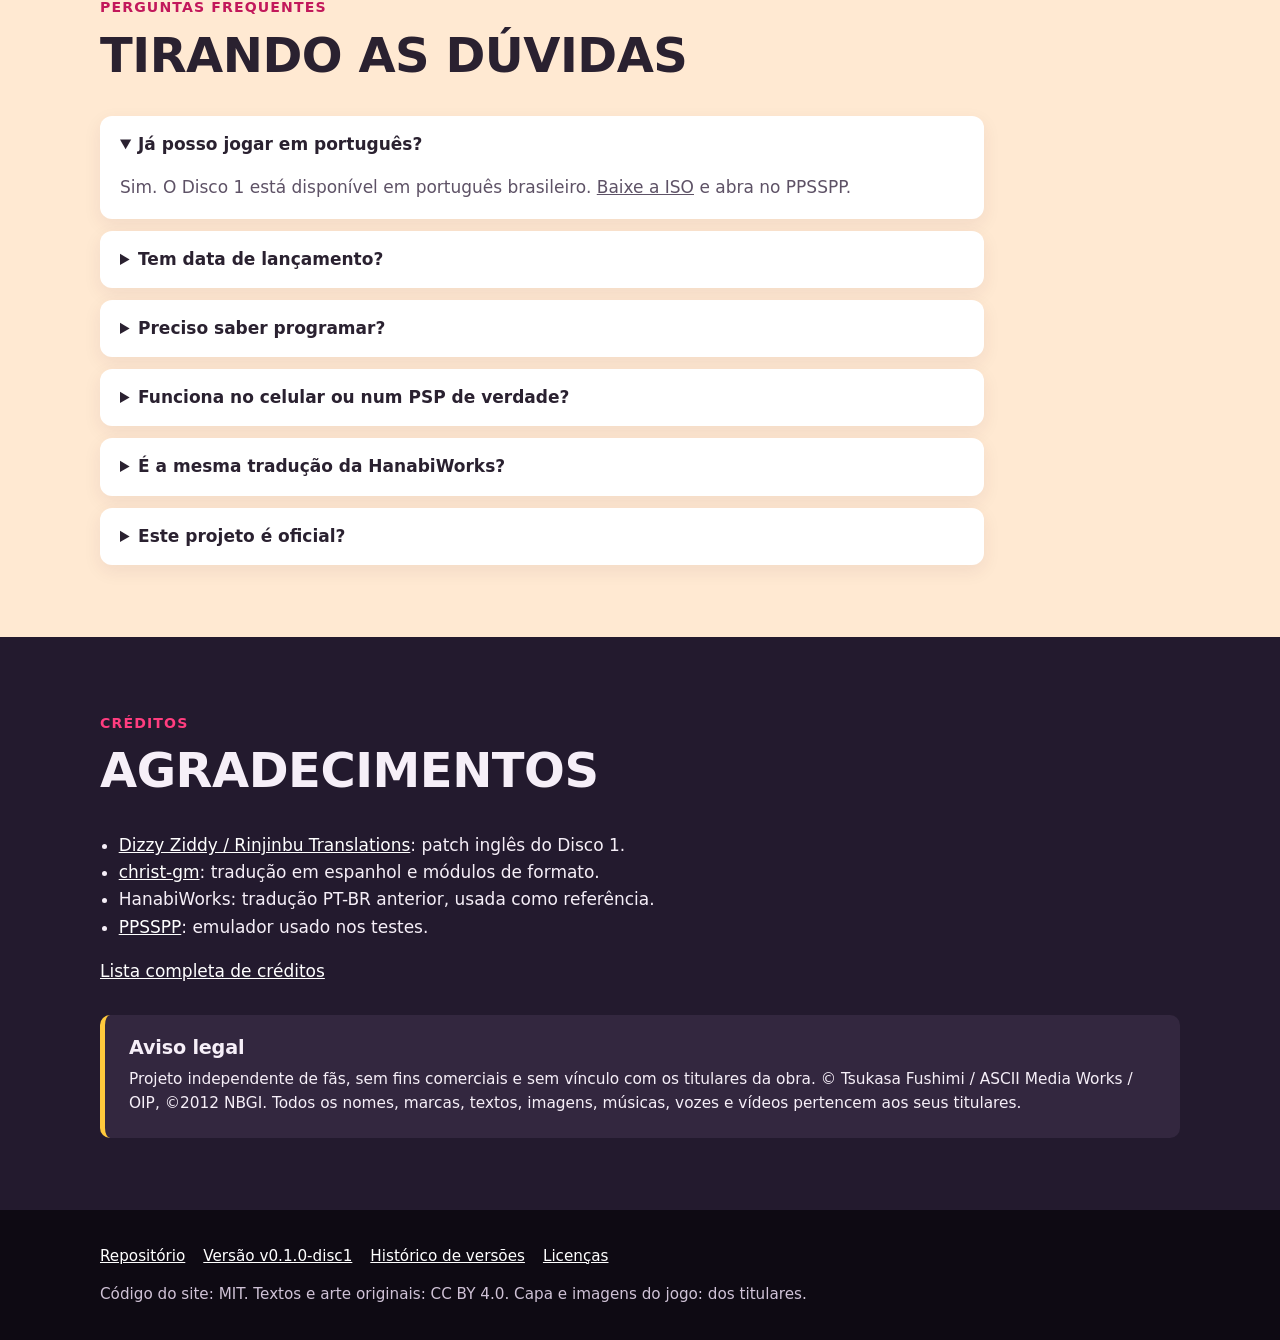
==== commit 3270c75c: "refactor(site): remove as tags de status dos cards de download" ====
--- a/site/index.html
+++ b/site/index.html
@@ -123,13 +123,11 @@
     </div>
     <div class="pacotes pacotes-dois">
       <article class="pacote pacote-ativo">
-        <span class="selo selo-ok">Disponível</span>
         <h3>DISCO 1</h3>
         <p>Tradução concluída e aprovada. Download direto pelo Internet Archive.</p>
         <a class="botao botao-principal" href="https://archive.org/download/oreimo-portable-ga-tsuzuku-ptbr/Oreimo_Disco1_PTBR.iso" aria-label="Baixar Disco 1 em português brasileiro">BAIXAR</a>
       </article>
       <article class="pacote">
-        <span class="selo selo-off">Indisponível</span>
         <h3>DISCO 2</h3>
         <p>Ainda não disponível. A tradução não foi iniciada.</p>
       </article>
--- a/site/assets/site.css
+++ b/site/assets/site.css
@@ -127,7 +127,7 @@
 /* Downloads */
 .downloads { background: linear-gradient(135deg, #2a0f2e, var(--tinta) 60%); }
 .pacotes { display: grid; grid-template-columns: repeat(3, 1fr); gap: 18px; }
-.pacote { display: flex; flex-direction: column; align-items: center; min-width: 0; gap: 14px; background: var(--tinta-3); border-radius: var(--raio); padding: 26px 24px; text-align: center; }
+.pacote { display: flex; flex-direction: column; justify-content: center; align-items: center; min-width: 0; gap: 14px; background: var(--tinta-3); border-radius: var(--raio); padding: 26px 24px; text-align: center; }
 .pacotes-dois { grid-template-columns: repeat(2, 1fr); }
 .pacote-ativo { background: #fff; color: var(--texto); box-shadow: 0 0 0 4px var(--lima); }
 .pacote-ativo p { color: var(--texto-suave); }
